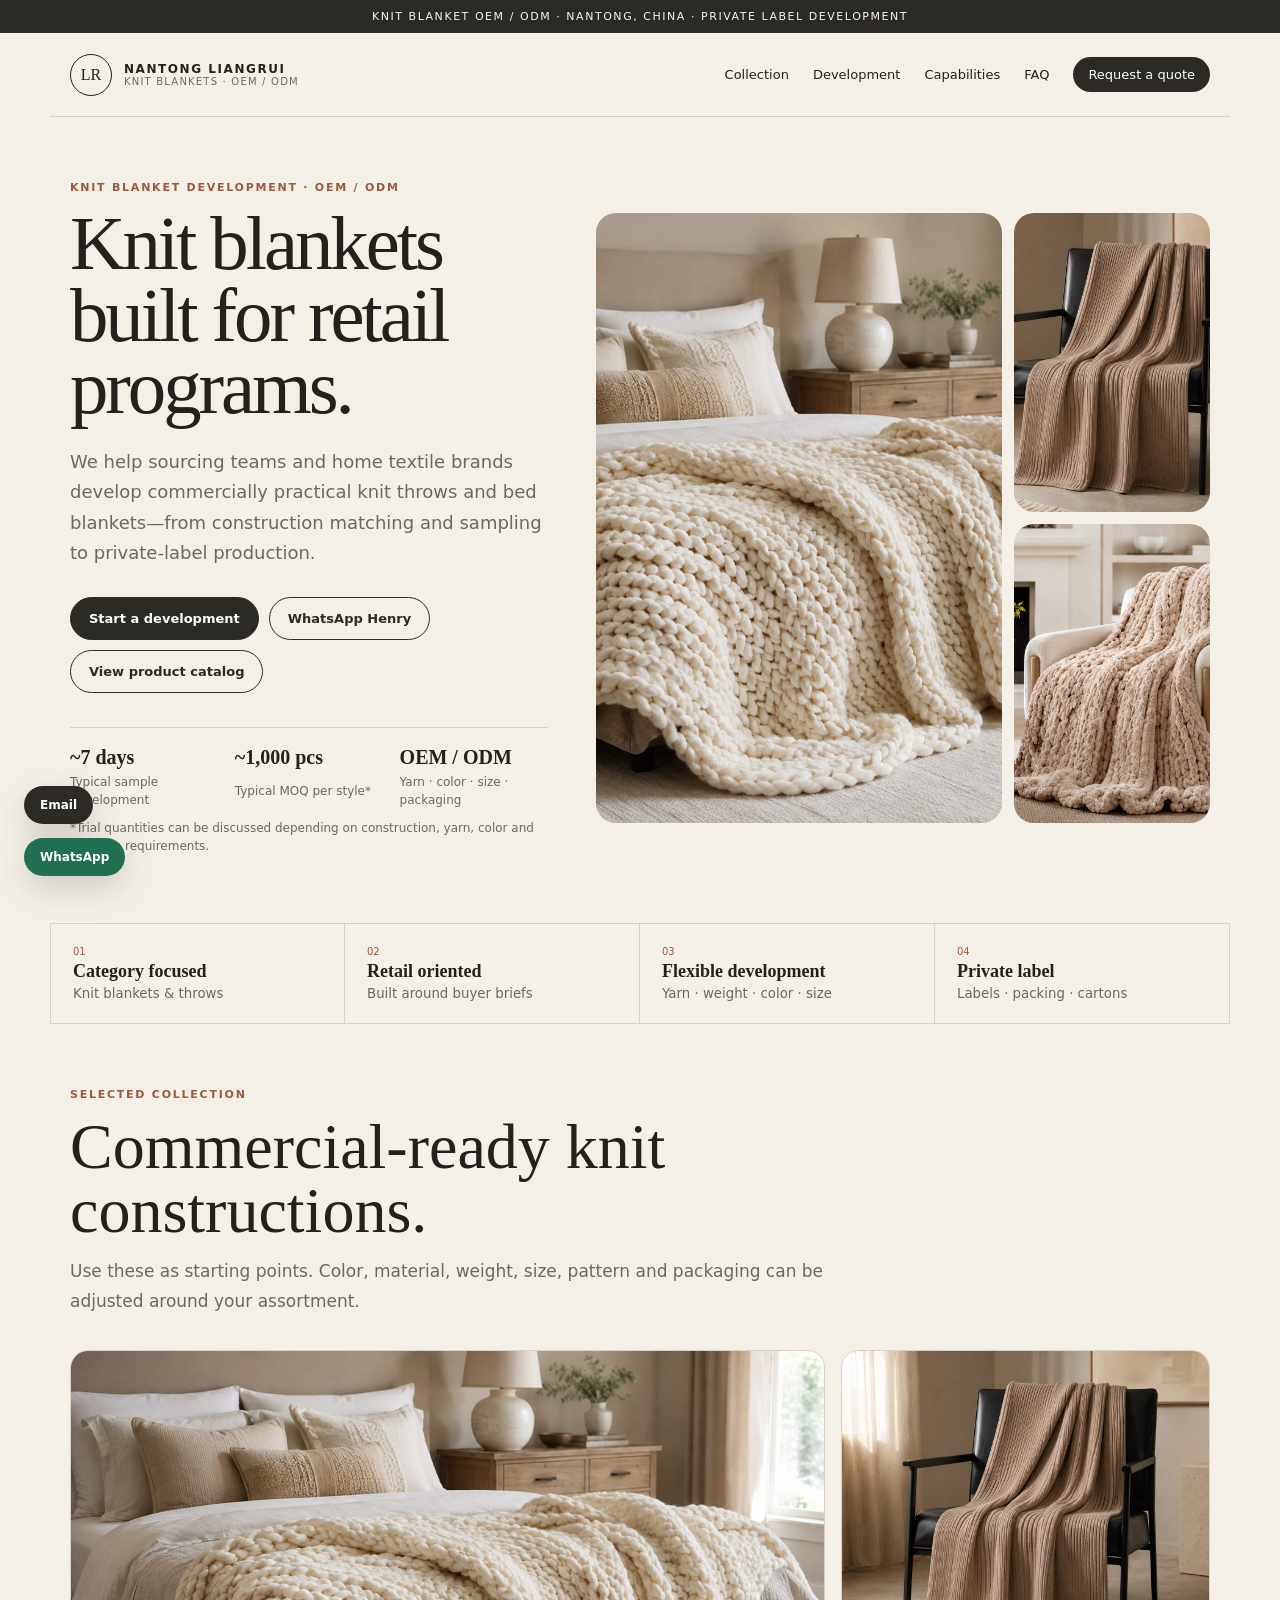
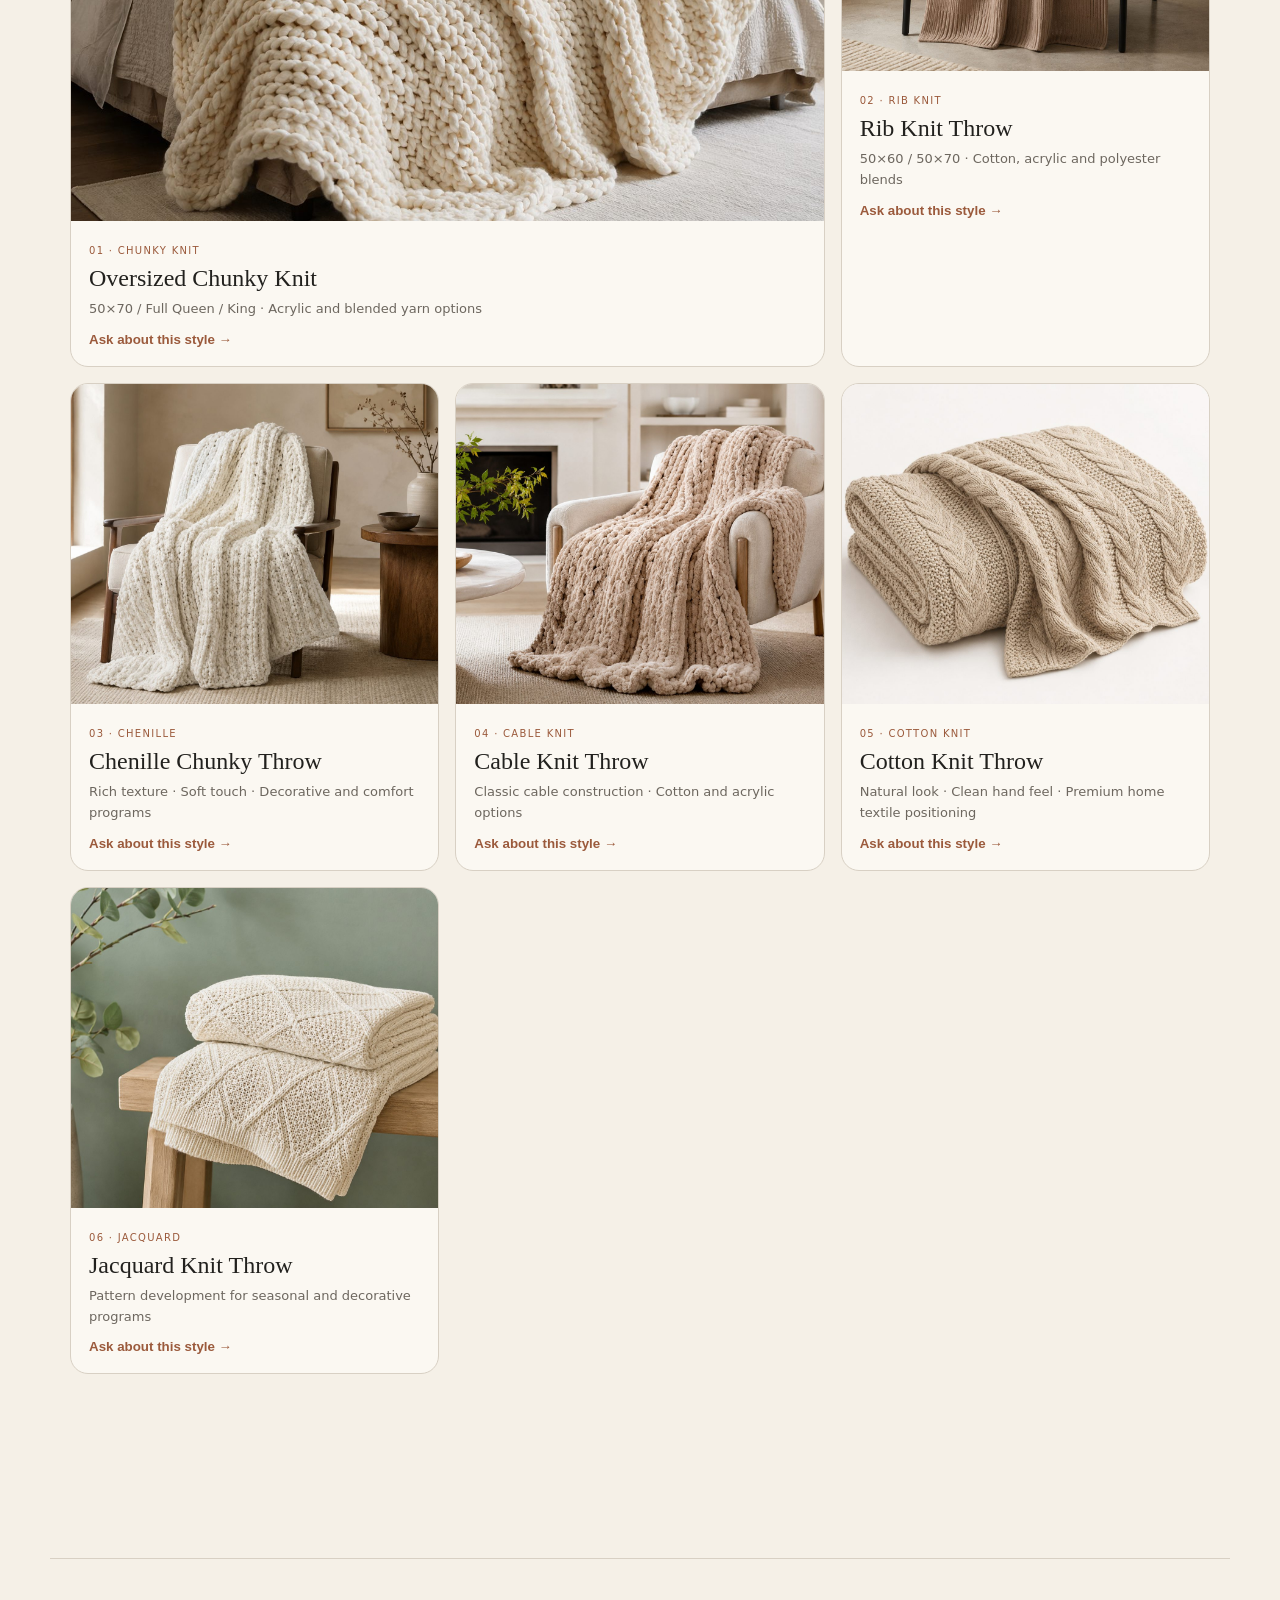
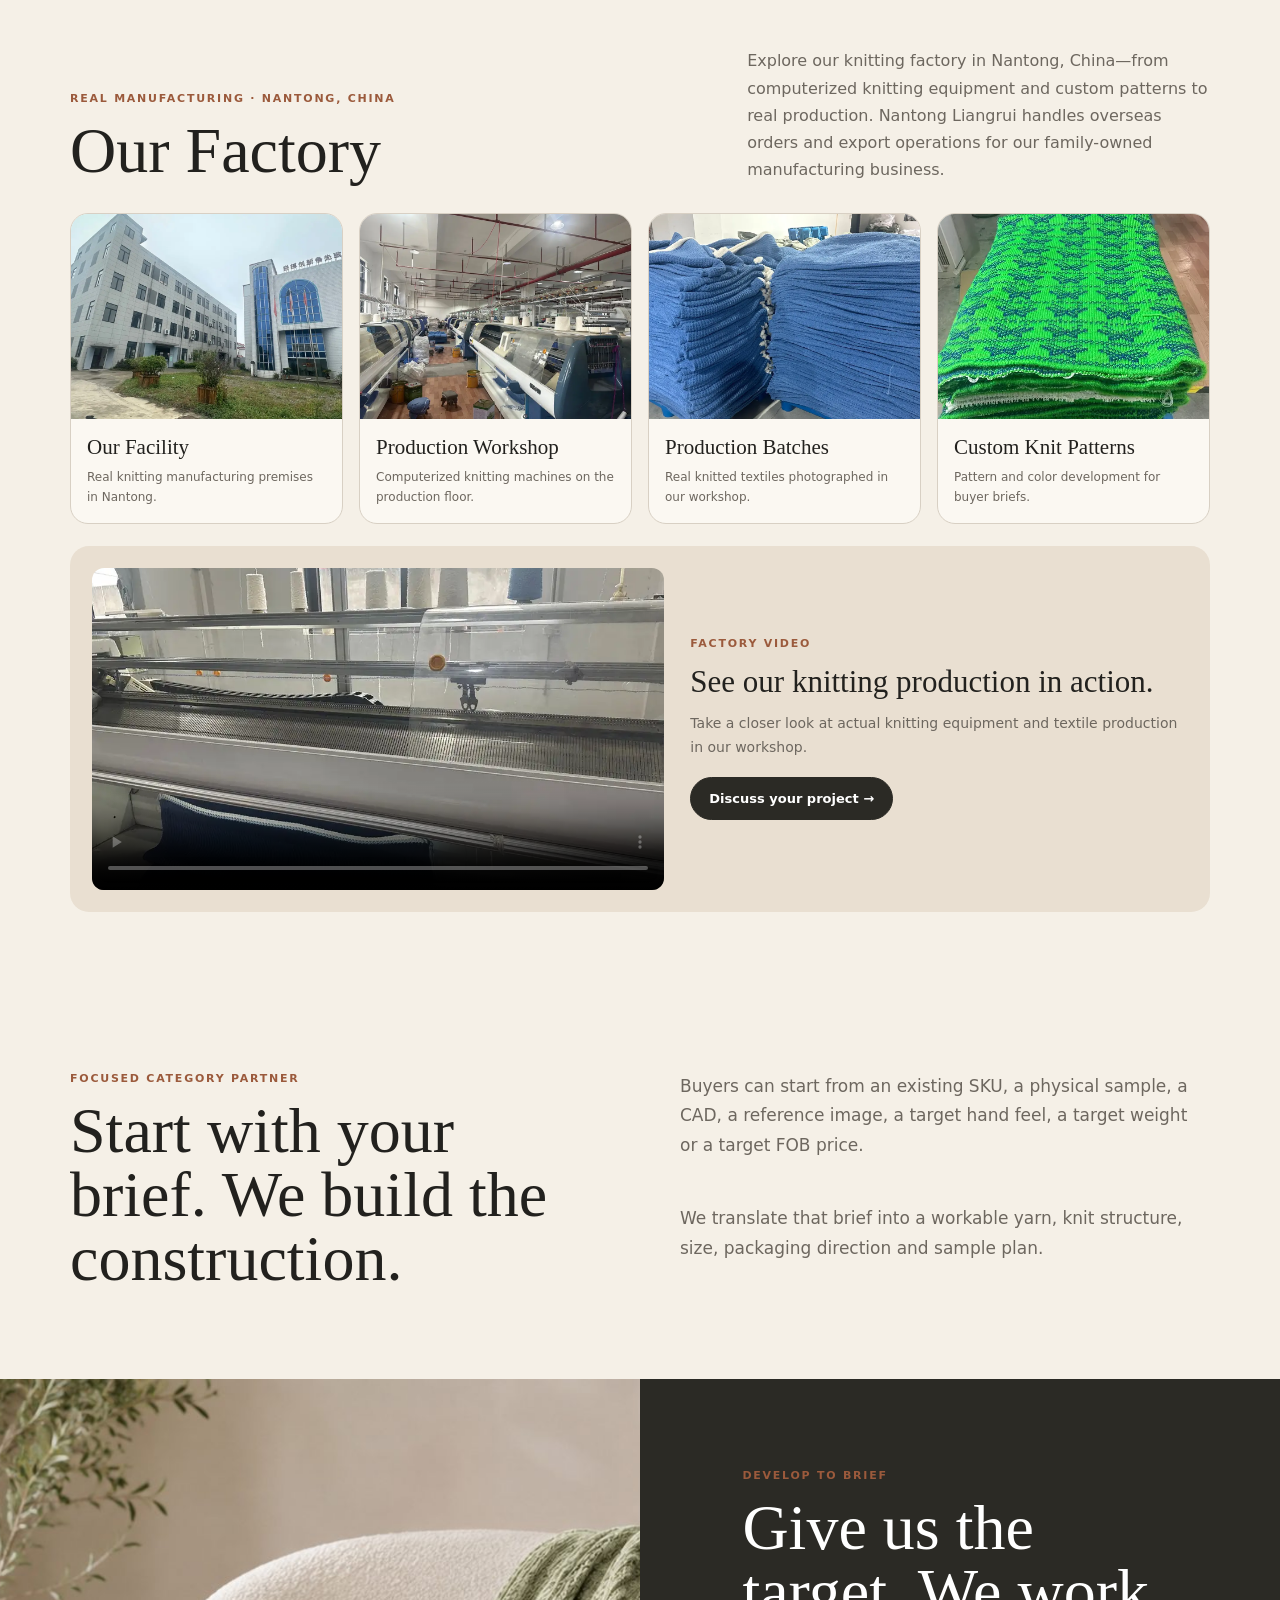
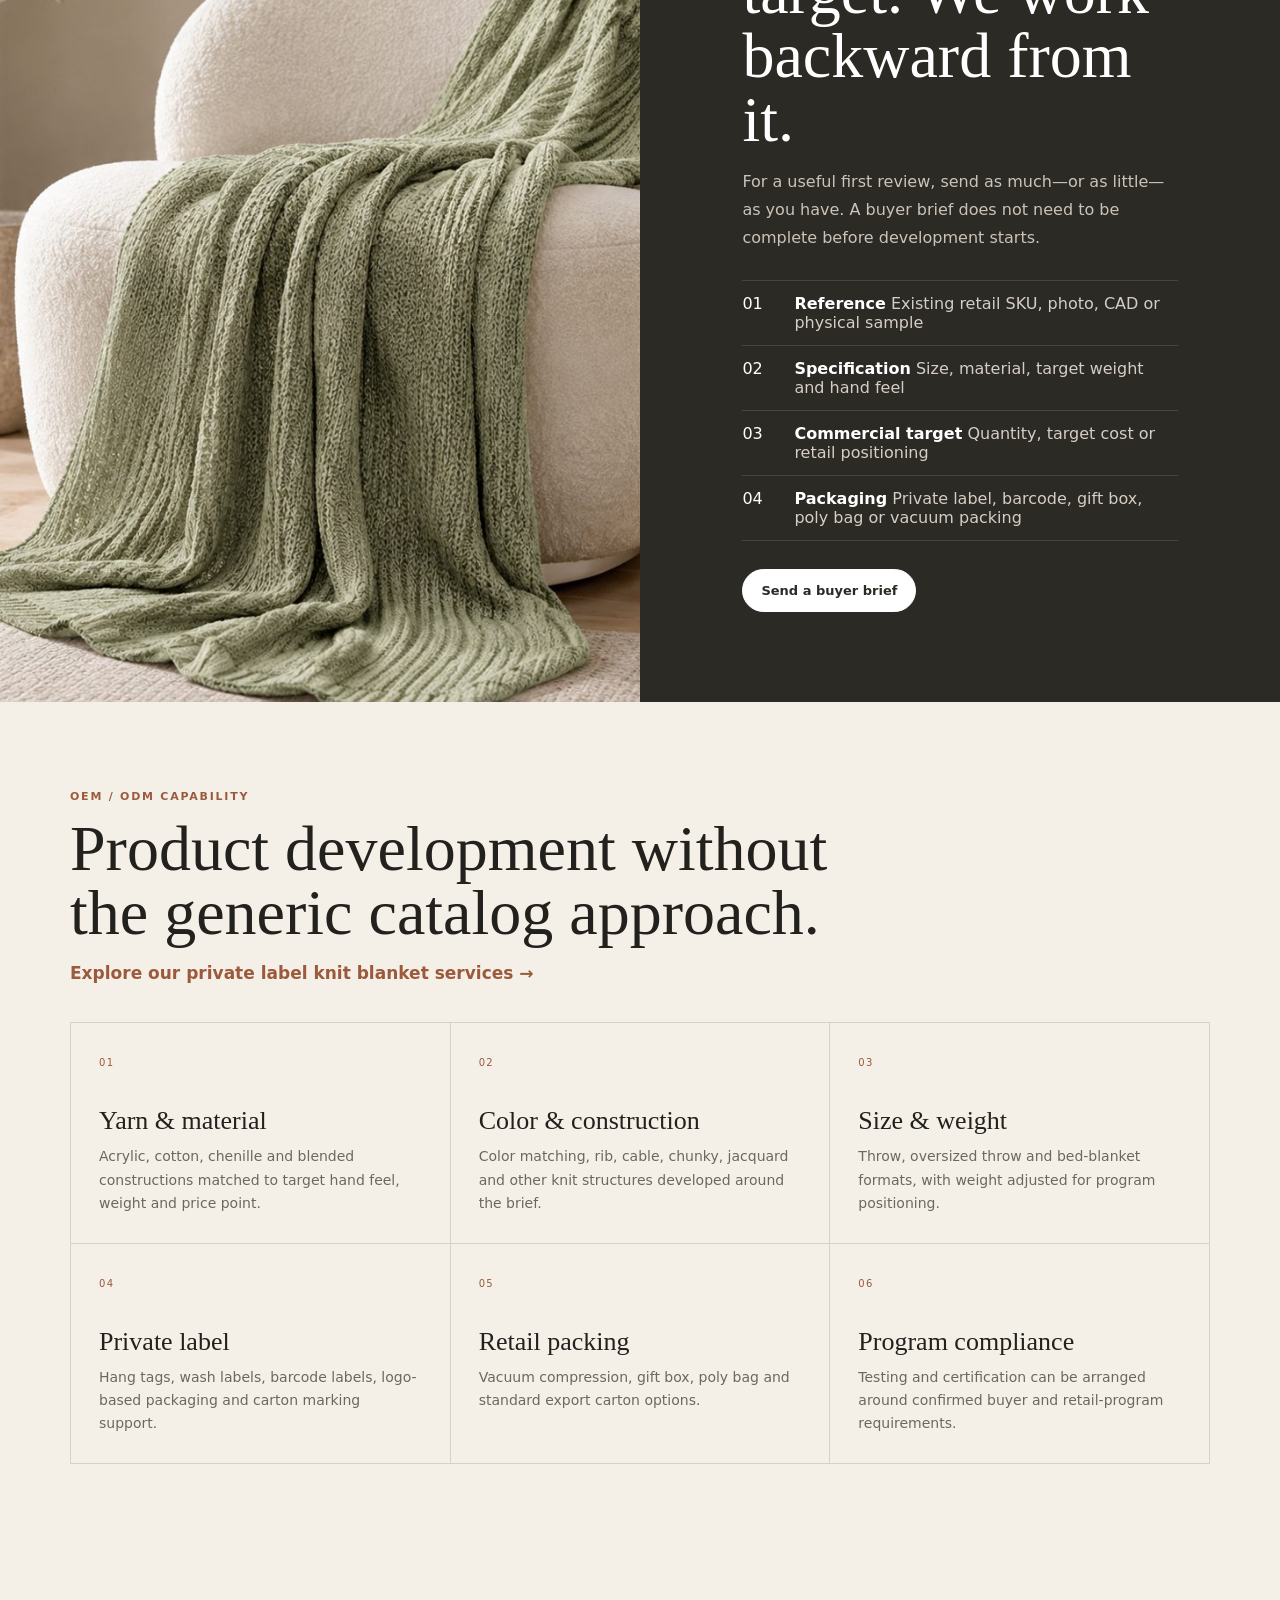
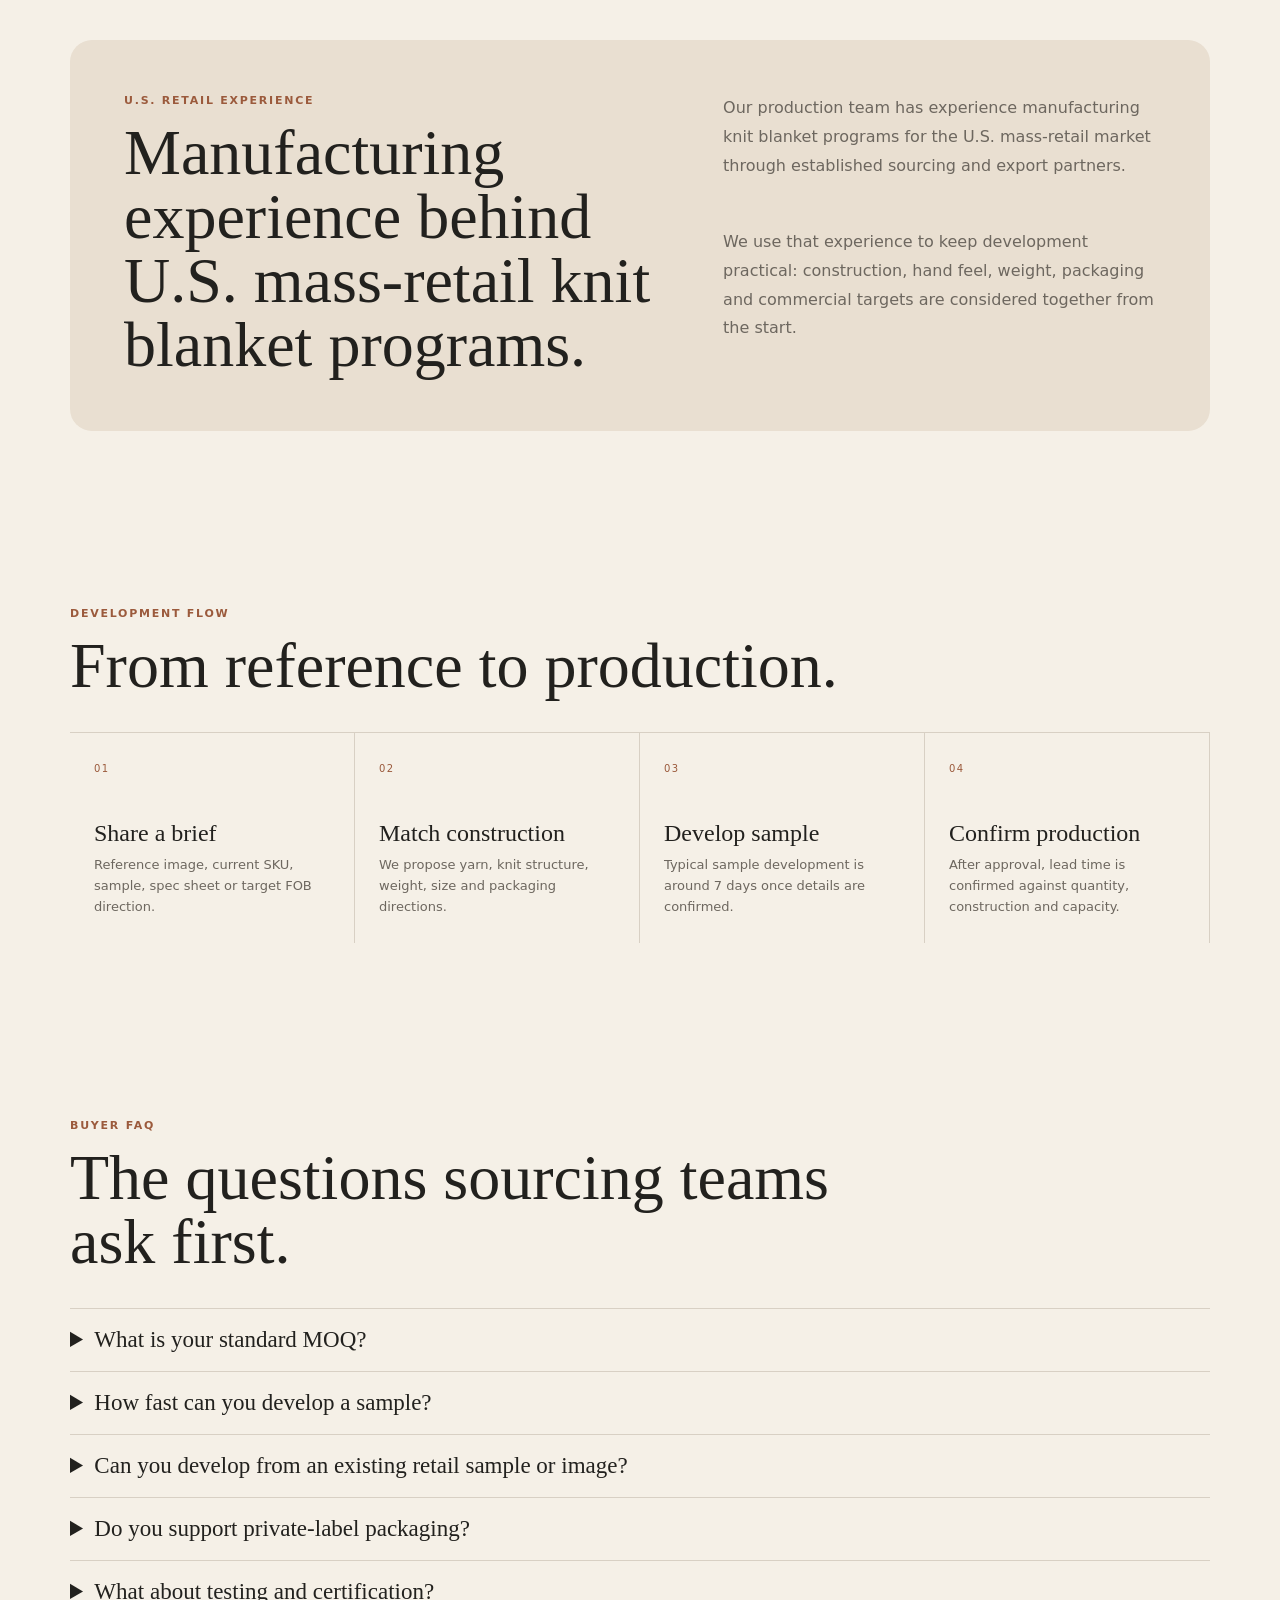
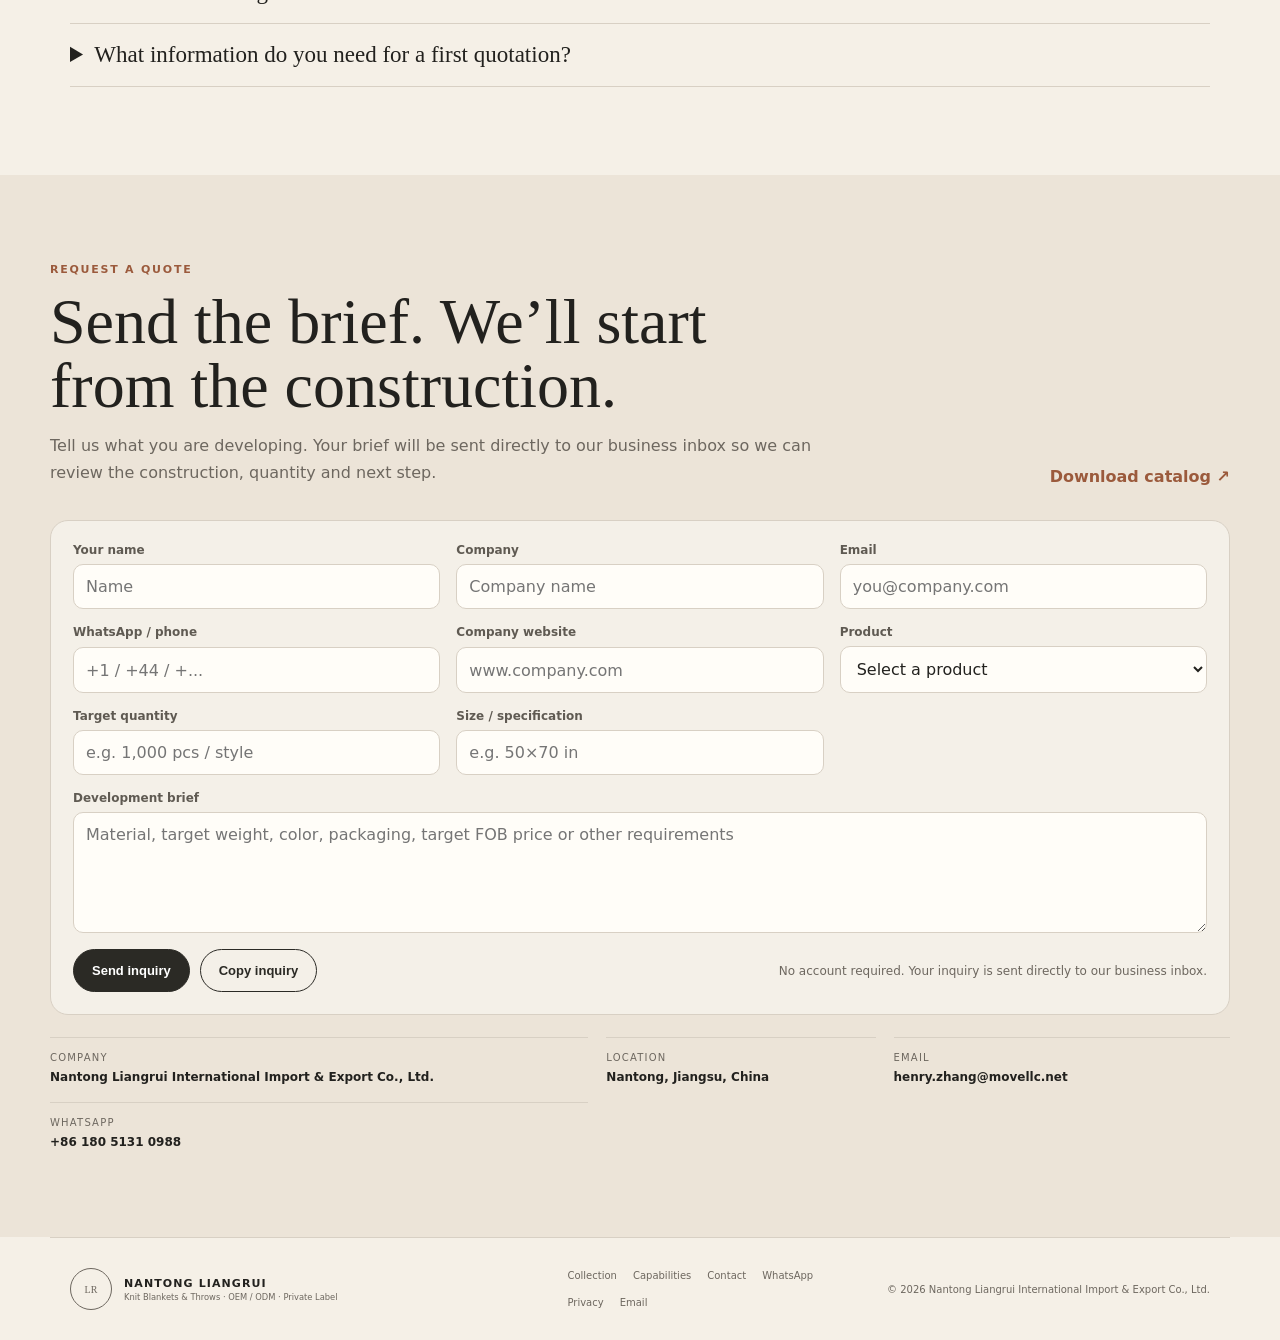
==== index.html @ 9873d782 "Add GA4 G-PGMXJ76PZS tracking to Liangrui index.html without altering Ads conversions" ====
<!doctype html>
<html lang="en">
<head>
  <!-- Google tag (gtag.js) -->
  <script async src="https://www.googletagmanager.com/gtag/js?id=AW-18501347334"></script>
  <script>
    window.dataLayer = window.dataLayer || [];
    function gtag(){dataLayer.push(arguments);}
    gtag('js', new Date());
    gtag('config', 'AW-18501347334');
    gtag('config', 'G-PGMXJ76PZS');
  </script>
  <meta charset="utf-8" />
  <meta name="viewport" content="width=device-width, initial-scale=1" />
  <title>Nantong Liangrui | Knit Blankets & Throws OEM / ODM</title>
  <meta name="description" content="Nantong Liangrui develops knit throws and knit bed blankets for private-label, wholesale and retail programs. Cable knit, rib knit, chunky knit, chenille, cotton knit, jacquard and weighted constructions." />
  <meta name="keywords" content="knit blanket manufacturer, knit throw supplier, cable knit throw, chunky knit blanket, chenille throw, private label blanket, OEM blanket, ODM blanket, Nantong home textile" />
  <meta name="robots" content="index,follow,max-image-preview:large" />
  <meta name="theme-color" content="#efe9df" />
  <meta name="color-scheme" content="light" />
  <meta property="og:title" content="Nantong Liangrui | Knit Blankets & Throws OEM / ODM" />
  <meta property="og:description" content="Knit blanket product development, OEM / ODM and private-label support from Nantong, China." />
  <meta property="og:type" content="website" />
  <meta property="og:url" content="https://liangruihome.com/" />
  <link rel="canonical" href="https://liangruihome.com/" />
  <meta property="og:image" content="https://liangruihome.com/assets/images/chunky.jpg" />
  <link rel="icon" href="assets/icons/favicon.svg" type="image/svg+xml" />
  <link rel="manifest" href="site.webmanifest" />
  <link rel="stylesheet" href="styles.css" />
  <script type="application/ld+json">
  {
    "@context": "https://schema.org",
    "@type": "Organization",
    "name": "Nantong Liangrui International Import & Export Co., Ltd.",
    "email": "henry.zhang@movellc.net",
    "telephone": "+86 180 5131 0988",
    "address": {
      "@type": "PostalAddress",
      "addressLocality": "Nantong",
      "addressRegion": "Jiangsu",
      "addressCountry": "CN"
    },
    "description": "Knit blanket and throw product development, OEM/ODM and private-label support for international home textile programs."
  }
  </script>
</head>
<body>
  <a class="skip-link" href="#main">Skip to content</a>
  <div class="topbar">Knit Blanket OEM / ODM · Nantong, China · Private Label Development</div>
  <header class="site-header" id="top">
    <a class="brand" href="#top" aria-label="Nantong Liangrui home">
      <span class="brand-mark" aria-hidden="true">LR</span>
      <span class="brand-copy"><strong>NANTONG LIANGRUI</strong><small>KNIT BLANKETS · OEM / ODM</small></span>
    </a>
    <button class="nav-toggle" aria-expanded="false" aria-controls="main-nav" aria-label="Toggle navigation">Menu</button>
    <nav id="main-nav" class="main-nav" aria-label="Primary navigation">
      <a href="#collection">Collection</a>
      <a href="#development">Development</a>
      <a href="#capabilities">Capabilities</a>
      <a href="#faq">FAQ</a>
      <a class="nav-cta" href="#inquiry">Request a quote</a>
    </nav>
  </header>
  <main id="main">
    <section class="hero">
      <div class="hero-copy reveal">
        <p class="eyebrow">KNIT BLANKET DEVELOPMENT · OEM / ODM</p>
        <h1>Knit blankets built for retail programs.</h1>
        <p class="lede">We help sourcing teams and home textile brands develop commercially practical knit throws and bed blankets—from construction matching and sampling to private-label production.</p>
        <div class="hero-actions">
          <a class="btn btn-primary" href="#inquiry">Start a development</a>
          <a class="btn btn-secondary" href="https://wa.me/8618051310988?text=Hi%20Henry%2C%20I%20found%20LiangruiHome.com%20and%20would%20like%20to%20discuss%20a%20knit%20blanket%20program." target="_blank" rel="noopener">WhatsApp Henry</a>
          <a class="btn btn-secondary" href="assets/docs/liangrui-catalog.pdf" target="_blank" rel="noopener">View product catalog</a>
        </div>
        <div class="hero-facts" aria-label="Key capabilities">
          <div><strong>~7 days</strong><span>Typical sample development</span></div>
          <div><strong>~1,000 pcs</strong><span>Typical MOQ per style*</span></div>
          <div><strong>OEM / ODM</strong><span>Yarn · color · size · packaging</span></div>
        </div>
        <p class="micro">*Trial quantities can be discussed depending on construction, yarn, color and program requirements.</p>
      </div>
      <div class="hero-media hero-gallery reveal" aria-label="Selected knit blanket constructions">
        <figure class="hero-shot hero-shot-main">
          <img src="assets/images/chunky.jpg" alt="Oversized chunky knit blanket styled in a neutral bedroom" width="900" height="900" fetchpriority="high" />
        </figure>
        <figure class="hero-shot hero-shot-small">
          <img src="assets/images/rib.jpg" alt="Rib knit throw blanket in a neutral home setting" width="900" height="900" loading="eager" />
        </figure>
        <figure class="hero-shot hero-shot-small">
          <img src="assets/images/cable.jpg" alt="Cable knit throw blanket in a warm neutral setting" width="900" height="900" loading="eager" />
        </figure>
      </div>
    </section>
    <section class="trust-strip" aria-label="Core strengths">
      <div><span>01</span><strong>Category focused</strong><small>Knit blankets & throws</small></div>
      <div><span>02</span><strong>Retail oriented</strong><small>Built around buyer briefs</small></div>
      <div><span>03</span><strong>Flexible development</strong><small>Yarn · weight · color · size</small></div>
      <div><span>04</span><strong>Private label</strong><small>Labels · packing · cartons</small></div>
    </section>
    <section class="section products-section" id="collection">
      <div class="section-head reveal">
        <p class="eyebrow">SELECTED COLLECTION</p>
        <h2>Commercial-ready knit constructions.</h2>
        <p>Use these as starting points. Color, material, weight, size, pattern and packaging can be adjusted around your assortment.</p>
      </div>
      <div class="product-grid">
        <article class="product-card product-card-feature reveal" data-product="Oversized Chunky Knit">
          <a href="/chunky-knit-blankets.html" aria-label="View Oversized Chunky Knit blanket details"><img src="assets/images/chunky.jpg" alt="Oversized chunky knit bed blanket in a neutral bedroom" loading="lazy" /></a>
          <div><span>01 · CHUNKY KNIT</span><h3><a href="/chunky-knit-blankets.html">Oversized Chunky Knit</a></h3><p>50×70 / Full Queen / King · Acrylic and blended yarn options</p><button class="product-link" type="button">Ask about this style →</button></div>
        </article>
        <article class="product-card reveal" data-product="Rib Knit Throw">
          <img src="assets/images/rib.jpg" alt="Rib knit throw blanket" loading="lazy" />
          <div><span>02 · RIB KNIT</span><h3>Rib Knit Throw</h3><p>50×60 / 50×70 · Cotton, acrylic and polyester blends</p><button class="product-link" type="button">Ask about this style →</button></div>
        </article>
        <article class="product-card reveal" data-product="Chenille Chunky Throw">
          <img src="assets/images/chenille.jpg" alt="Chenille chunky knit throw" loading="lazy" />
          <div><span>03 · CHENILLE</span><h3>Chenille Chunky Throw</h3><p>Rich texture · Soft touch · Decorative and comfort programs</p><button class="product-link" type="button">Ask about this style →</button></div>
        </article>
        <article class="product-card reveal" data-product="Cable Knit Throw">
          <img src="assets/images/cable.jpg" alt="Cable knit throw blanket" loading="lazy" />
          <div><span>04 · CABLE KNIT</span><h3>Cable Knit Throw</h3><p>Classic cable construction · Cotton and acrylic options</p><button class="product-link" type="button">Ask about this style →</button></div>
        </article>
        <article class="product-card reveal" data-product="Cotton Knit Throw">
          <img src="assets/images/cotton.jpg" alt="Cotton knit throw blanket" loading="lazy" />
          <div><span>05 · COTTON KNIT</span><h3>Cotton Knit Throw</h3><p>Natural look · Clean hand feel · Premium home textile positioning</p><button class="product-link" type="button">Ask about this style →</button></div>
        </article>
        <article class="product-card reveal" data-product="Jacquard Knit Throw">
          <img src="assets/images/jacquard.jpg" alt="Jacquard knit throw blanket" loading="lazy" />
          <div><span>06 · JACQUARD</span><h3>Jacquard Knit Throw</h3><p>Pattern development for seasonal and decorative programs</p><button class="product-link" type="button">Ask about this style →</button></div>
        </article>
      </div>
      <div class="more-products reveal">
        <div><strong>Also available</strong><span>Sweater Knit · Lightweight Knit · Weighted Knit · Multi-style Development</span></div>
        <a class="text-link dark-link" href="assets/docs/liangrui-catalog.pdf" target="_blank" rel="noopener">See the full catalog →</a>
      </div>
    </section>
    <!-- Added section only: Our Factory (2026-10-20). All original website content remains unchanged. -->
    <section class="section factory-section" id="our-factory" aria-labelledby="factory-title">
      <div class="factory-intro">
        <div>
          <p class="eyebrow">REAL MANUFACTURING · NANTONG, CHINA</p>
          <h2 id="factory-title">Our Factory</h2>
        </div>
        <p>Explore our knitting factory in Nantong, China—from computerized knitting equipment and custom patterns to real production. Nantong Liangrui handles overseas orders and export operations for our family-owned manufacturing business.</p>
      </div>
      <div class="factory-grid">
        <figure class="factory-item">
          <img src="assets/factory/factory-exterior.webp" alt="Our actual knitting factory buildings in Nantong, China" width="960" height="720" loading="lazy" decoding="async" />
          <figcaption><strong>Our Facility</strong><p>Real knitting manufacturing premises in Nantong.</p></figcaption>
        </figure>
        <figure class="factory-item">
          <img src="assets/factory/factory-floor.webp" alt="Rows of computerized knitting machines inside our real workshop" width="960" height="720" loading="lazy" decoding="async" />
          <figcaption><strong>Production Workshop</strong><p>Computerized knitting machines on the production floor.</p></figcaption>
        </figure>
        <figure class="factory-item">
          <img src="assets/factory/factory-blue.webp" alt="Blue knitted textile batches photographed in our production workshop" width="960" height="720" loading="lazy" decoding="async" />
          <figcaption><strong>Production Batches</strong><p>Real knitted textiles photographed in our workshop.</p></figcaption>
        </figure>
        <figure class="factory-item">
          <img src="assets/factory/factory-green.webp" alt="Green and navy jacquard knit fabric with custom patterns" width="900" height="720" loading="lazy" decoding="async" />
          <figcaption><strong>Custom Knit Patterns</strong><p>Pattern and color development for buyer briefs.</p></figcaption>
        </figure>
      </div>
      <div class="factory-video-row">
        <video controls preload="metadata" playsinline muted poster="assets/factory/factory-machine.webp" aria-label="Our factory production equipment in operation">
          <source src="assets/factory/factory-production.mp4" type="video/mp4" />
          Your browser does not support embedded video.
        </video>
        <div>
          <p class="eyebrow">FACTORY VIDEO</p>
          <h3>See our knitting production in action.</h3>
          <p>Take a closer look at actual knitting equipment and textile production in our workshop.</p>
          <a class="btn btn-primary" href="#inquiry">Discuss your project →</a>
        </div>
      </div>
    </section>
    <section class="section intro-section">
      <div class="intro-grid">
        <div class="reveal"><p class="eyebrow">FOCUSED CATEGORY PARTNER</p><h2>Start with your brief. We build the construction.</h2></div>
        <div class="intro-copy reveal">
          <p>Buyers can start from an existing SKU, a physical sample, a CAD, a reference image, a target hand feel, a target weight or a target FOB price.</p>
          <p>We translate that brief into a workable yarn, knit structure, size, packaging direction and sample plan.</p>
        </div>
      </div>
    </section>
    <section class="section brief-section" id="development">
      <div class="brief-media reveal"><img src="assets/images/lightweight.jpg" alt="Assortment of cable, chunky and rib knit throw blankets" loading="lazy" /></div>
      <div class="brief-copy reveal">
        <p class="eyebrow">DEVELOP TO BRIEF</p>
        <h2>Give us the target. We work backward from it.</h2>
        <p>For a useful first review, send as much—or as little—as you have. A buyer brief does not need to be complete before development starts.</p>
        <div class="brief-list">
          <div><span>01</span><p><strong>Reference</strong> Existing retail SKU, photo, CAD or physical sample</p></div>
          <div><span>02</span><p><strong>Specification</strong> Size, material, target weight and hand feel</p></div>
          <div><span>03</span><p><strong>Commercial target</strong> Quantity, target cost or retail positioning</p></div>
          <div><span>04</span><p><strong>Packaging</strong> Private label, barcode, gift box, poly bag or vacuum packing</p></div>
        </div>
        <a class="btn btn-primary" href="#inquiry">Send a buyer brief</a>
      </div>
    </section>
    <section class="section capabilities-section" id="capabilities">
      <div class="section-head reveal"><p class="eyebrow">OEM / ODM CAPABILITY</p><h2>Product development without the generic catalog approach.</h2><p><a class="dark-link" href="/private-label-knit-blankets.html">Explore our private label knit blanket services →</a></p></div>
      <div class="capability-grid">
        <article class="capability-card reveal"><span>01</span><h3>Yarn & material</h3><p>Acrylic, cotton, chenille and blended constructions matched to target hand feel, weight and price point.</p></article>
        <article class="capability-card reveal"><span>02</span><h3>Color & construction</h3><p>Color matching, rib, cable, chunky, jacquard and other knit structures developed around the brief.</p></article>
        <article class="capability-card reveal"><span>03</span><h3>Size & weight</h3><p>Throw, oversized throw and bed-blanket formats, with weight adjusted for program positioning.</p></article>
        <article class="capability-card reveal"><span>04</span><h3>Private label</h3><p>Hang tags, wash labels, barcode labels, logo-based packaging and carton marking support.</p></article>
        <article class="capability-card reveal"><span>05</span><h3>Retail packing</h3><p>Vacuum compression, gift box, poly bag and standard export carton options.</p></article>
        <article class="capability-card reveal"><span>06</span><h3>Program compliance</h3><p>Testing and certification can be arranged around confirmed buyer and retail-program requirements.</p></article>
      </div>
    </section>
    <section class="section proof-section">
      <div class="proof-panel reveal">
        <div><p class="eyebrow">U.S. RETAIL EXPERIENCE</p><h2>Manufacturing experience behind U.S. mass-retail knit blanket programs.</h2></div>
        <div class="proof-copy">
          <p>Our production team has experience manufacturing knit blanket programs for the U.S. mass-retail market through established sourcing and export partners.</p>
          <p>We use that experience to keep development practical: construction, hand feel, weight, packaging and commercial targets are considered together from the start.</p>
        </div>
      </div>
    </section>
    <section class="section process-section">
      <div class="section-head reveal"><p class="eyebrow">DEVELOPMENT FLOW</p><h2>From reference to production.</h2></div>
      <ol class="process-grid">
        <li class="reveal"><span>01</span><h3>Share a brief</h3><p>Reference image, current SKU, sample, spec sheet or target FOB direction.</p></li>
        <li class="reveal"><span>02</span><h3>Match construction</h3><p>We propose yarn, knit structure, weight, size and packaging directions.</p></li>
        <li class="reveal"><span>03</span><h3>Develop sample</h3><p>Typical sample development is around 7 days once details are confirmed.</p></li>
        <li class="reveal"><span>04</span><h3>Confirm production</h3><p>After approval, lead time is confirmed against quantity, construction and capacity.</p></li>
      </ol>
    </section>
    <section class="section faq-section" id="faq" aria-labelledby="faq-heading">
      <div class="section-head reveal"><p class="eyebrow">BUYER FAQ</p><h2 id="faq-heading">The questions sourcing teams ask first.</h2></div>
      <div class="faq-list">
        <details class="reveal"><summary>What is your standard MOQ?</summary><p>Typical MOQ is around 1,000 pcs per style. Qualified trial quantities can be discussed depending on construction, yarn, color and packaging requirements.</p></details>
        <details class="reveal"><summary>How fast can you develop a sample?</summary><p>Typical sample development is around 7 days after construction details, yarn direction and size are confirmed.</p></details>
        <details class="reveal"><summary>Can you develop from an existing retail sample or image?</summary><p>Yes. A physical sample, reference image, CAD, specification sheet or target cost can all be used as a development starting point.</p></details>
        <details class="reveal"><summary>Do you support private-label packaging?</summary><p>Yes. Hang tags, wash labels, barcode labels, gift boxes, poly bags, vacuum packing and carton markings can be developed around program requirements.</p></details>
        <details class="reveal"><summary>What about testing and certification?</summary><p>Testing and certification can be arranged according to confirmed buyer and retail-program requirements. Certification claims are made only when the relevant program is in place.</p></details>
        <details class="reveal"><summary>What information do you need for a first quotation?</summary><p>Product type, size, material or yarn direction, target weight, quantity, packaging and—if available—a reference image or target price. If some details are not fixed, we can begin with the information you have.</p></details>
      </div>
    </section>
    <section class="contact-section" id="inquiry">
      <div class="contact-intro reveal">
        <div><p class="eyebrow">REQUEST A QUOTE</p><h2>Send the brief. We’ll start from the construction.</h2><p>Tell us what you are developing. Your brief will be sent directly to our business inbox so we can review the construction, quantity and next step.</p></div>
        <a class="catalog-link" href="assets/docs/liangrui-catalog.pdf" target="_blank" rel="noopener">Download catalog <span>↗</span></a>
      </div>
      <form class="rfq-form reveal" id="rfq-form" action="https://formsubmit.co/henry.zhang@movellc.net" method="POST">
        <input type="hidden" name="_subject" value="New LiangruiHome.com B2B Inquiry" />
        <input type="hidden" name="_next" value="https://liangruihome.com/thank-you.html" />
        <input type="hidden" name="_template" value="table" />
        <input type="hidden" name="_replyto" id="rfq-replyto" value="" />
        <input type="text" name="_honey" tabindex="-1" autocomplete="off" style="position:absolute;left:-9999px" aria-hidden="true" />
        <input type="hidden" name="utm_source" id="utm-source" value="" />
        <input type="hidden" name="utm_medium" id="utm-medium" value="" />
        <input type="hidden" name="utm_campaign" id="utm-campaign" value="" />
        <input type="hidden" name="utm_term" id="utm-term" value="" />
        <input type="hidden" name="utm_content" id="utm-content" value="" />
        <input type="hidden" name="landing_page" id="landing-page" value="" />
        <input type="hidden" name="referrer" id="referrer" value="" />
        <div class="form-field"><label for="rfq-name">Your name</label><input id="rfq-name" name="name" autocomplete="name" placeholder="Name" required /></div>
        <div class="form-field"><label for="rfq-company">Company</label><input id="rfq-company" name="company" autocomplete="organization" placeholder="Company name" required /></div>
        <div class="form-field"><label for="rfq-email">Email</label><input id="rfq-email" name="email" type="email" autocomplete="email" placeholder="you@company.com" required /></div>
        <div class="form-field"><label for="rfq-phone">WhatsApp / phone</label><input id="rfq-phone" name="phone" autocomplete="tel" placeholder="+1 / +44 / +..." /></div>
        <div class="form-field"><label for="rfq-website">Company website</label><input id="rfq-website" name="website" autocomplete="url" placeholder="www.company.com" /></div>
        <div class="form-field"><label for="rfq-product">Product</label><select id="rfq-product" name="product"><option value="">Select a product</option><option>Oversized Chunky Knit</option><option>Sweater Knit Blanket</option><option>Rib Knit Throw</option><option>Chenille Chunky Throw</option><option>Cable Knit Throw</option><option>Cotton Knit Throw</option><option>Lightweight Knit Throw</option><option>Weighted Knit Blanket</option><option>Jacquard Knit Throw</option><option>Custom / Other</option></select></div>
        <div class="form-field"><label for="rfq-qty">Target quantity</label><input id="rfq-qty" name="quantity" placeholder="e.g. 1,000 pcs / style" /></div>
        <div class="form-field"><label for="rfq-size">Size / specification</label><input id="rfq-size" name="size" placeholder="e.g. 50×70 in" /></div>
        <div class="form-field form-field-wide"><label for="rfq-message">Development brief</label><textarea id="rfq-message" name="message" rows="5" placeholder="Material, target weight, color, packaging, target FOB price or other requirements"></textarea></div>
        <div class="form-submit">
          <button class="btn btn-primary" type="submit">Send inquiry</button>
          <button class="btn btn-ghost" type="button" id="copy-inquiry">Copy inquiry</button>
          <p id="form-status" role="status" aria-live="polite">No account required. Your inquiry is sent directly to our business inbox.</p>
        </div>
      </form>
      <div class="contact-meta reveal">
        <div><span>Company</span><strong>Nantong Liangrui International Import & Export Co., Ltd.</strong></div>
        <div><span>Location</span><strong>Nantong, Jiangsu, China</strong></div>
        <div><span>Email</span><strong><a href="mailto:henry.zhang@movellc.net">henry.zhang@movellc.net</a></strong></div>
        <div><span>WhatsApp</span><strong><a href="https://wa.me/8618051310988?text=Hi%20Henry%2C%20I%20found%20LiangruiHome.com%20and%20would%20like%20to%20discuss%20a%20knit%20blanket%20program." target="_blank" rel="noopener">+86 180 5131 0988</a></strong></div>
      </div>
    </section>
  </main>
  <footer>
    <div class="footer-brand"><span class="brand-mark" aria-hidden="true">LR</span><div><strong>NANTONG LIANGRUI</strong><small>Knit Blankets & Throws · OEM / ODM · Private Label</small></div></div>
    <div class="footer-links"><a href="#collection">Collection</a><a href="#capabilities">Capabilities</a><a href="#inquiry">Contact</a><a href="https://wa.me/8618051310988?text=Hi%20Henry%2C%20I%20found%20LiangruiHome.com%20and%20would%20like%20to%20discuss%20a%20knit%20blanket%20program." target="_blank" rel="noopener">WhatsApp</a><a href="privacy.html">Privacy</a><a href="mailto:henry.zhang@movellc.net">Email</a></div>
    <p>© 2026 Nantong Liangrui International Import & Export Co., Ltd.</p>
  </footer>
  <a class="floating-email" href="mailto:henry.zhang@movellc.net?subject=Knit%20Blanket%20Inquiry%20from%20LiangruiHome.com" aria-label="Email Henry Zhang">Email</a>
  <a class="floating-whatsapp" href="https://wa.me/8618051310988?text=Hi%20Henry%2C%20I%20found%20LiangruiHome.com%20and%20would%20like%20to%20discuss%20a%20knit%20blanket%20program." target="_blank" rel="noopener" aria-label="Chat with Henry on WhatsApp">WhatsApp</a>
  <a class="floating-inquiry" href="#inquiry" aria-label="Request a quote">Request a quote</a>
<script src="script.js?v=20261014c"></script>
</body>
</html>
---- styles.css ----
:root{--paper:#f5f0e7;--card:#fbf8f2;--ink:#22211e;--muted:#6d675f;--line:#d8d0c4;--deep:#2b2a25;--accent:#9b5a3c;--max:1180px;--serif:Georgia,"Times New Roman",serif;--sans:system-ui,-apple-system,"Segoe UI",sans-serif}
*{box-sizing:border-box}html{scroll-behavior:smooth}body{margin:0;background:var(--paper);color:var(--ink);font-family:var(--sans)}a{color:inherit;text-decoration:none}img{width:100%;display:block}h1,h2,h3,p{margin:0}h1,h2,h3{font-family:var(--serif);font-weight:500}.skip-link{position:absolute;left:-9999px}.skip-link:focus{left:16px;top:16px;z-index:99;background:white;padding:10px}
.topbar{background:var(--deep);color:#f8f4ed;text-align:center;padding:10px 16px;font-size:11px;letter-spacing:.14em;text-transform:uppercase}
.site-header{height:84px;max-width:var(--max);margin:auto;padding:0 20px;display:flex;align-items:center;justify-content:space-between;border-bottom:1px solid var(--line);position:relative}
.brand{display:flex;align-items:center;gap:12px}.brand-mark{width:42px;height:42px;border:1px solid currentColor;border-radius:50%;display:grid;place-items:center;font-family:var(--serif)}.brand-copy{display:grid}.brand-copy strong{font-size:12px;letter-spacing:.13em}.brand-copy small{font-size:10px;color:var(--muted);letter-spacing:.12em}
.main-nav{display:flex;align-items:center;gap:24px;font-size:13px}.nav-cta{background:var(--deep);color:white;padding:10px 15px;border-radius:999px}.nav-toggle{display:none;border:0;background:none;font:inherit}
.hero,.section{max-width:var(--max);margin:auto;padding:88px 20px}.hero{display:grid;grid-template-columns:1fr 1.1fr;gap:72px;align-items:center}.eyebrow{font-size:11px;letter-spacing:.16em;color:var(--accent);font-weight:700;margin-bottom:14px;text-transform:uppercase}.hero h1{font-size:clamp(56px,6vw,92px);line-height:.94;letter-spacing:-.04em}.lede{font-size:18px;line-height:1.7;color:var(--muted);margin-top:22px}.hero-actions{display:flex;gap:10px;flex-wrap:wrap;margin-top:28px}.btn{display:inline-flex;align-items:center;justify-content:center;padding:13px 18px;border-radius:999px;border:1px solid var(--deep);font-weight:700;font-size:13px;cursor:pointer}.btn-primary{background:var(--deep);color:#fff}.btn-secondary,.btn-ghost{background:transparent;color:var(--deep)}.hero-facts{display:grid;grid-template-columns:repeat(3,1fr);gap:16px;margin-top:34px;padding-top:18px;border-top:1px solid var(--line)}.hero-facts div{display:grid;gap:4px}.hero-facts strong{font-family:var(--serif);font-size:20px}.hero-facts span,.micro{font-size:12px;color:var(--muted);line-height:1.5}.micro{margin-top:10px}.hero-media{position:relative}.hero-media img{height:610px;object-fit:cover;border-radius:22px}.hero-note{position:absolute;right:22px;bottom:22px;background:rgba(251,248,242,.94);padding:18px;border-radius:14px;display:grid;gap:4px;min-width:240px}.hero-note span{font-size:10px;color:var(--accent);letter-spacing:.14em}.hero-note strong{font-family:var(--serif);font-size:18px}.hero-note small{color:var(--muted)}
.trust-strip{display:grid;grid-template-columns:repeat(4,1fr);max-width:var(--max);margin:auto;border-top:1px solid var(--line);border-bottom:1px solid var(--line)}.trust-strip>div{padding:22px;border-right:1px solid var(--line);display:grid;gap:4px}.trust-strip>div:first-child{border-left:1px solid var(--line)}.trust-strip span{font-size:10px;color:var(--accent)}.trust-strip strong{font-family:var(--serif);font-size:18px}.trust-strip small{color:var(--muted)}
.intro-grid{display:grid;grid-template-columns:1fr 1fr;gap:80px}.section h2,.contact-intro h2{font-size:clamp(38px,5vw,66px);line-height:1}.intro-copy,.section-head>p:last-child{color:var(--muted);font-size:17px;line-height:1.75}.intro-copy{display:grid;gap:16px}.section-head{max-width:780px;margin-bottom:34px}.section-head>p:last-child{margin-top:14px}
.product-grid{display:grid;grid-template-columns:repeat(3,1fr);gap:16px}.product-card{background:var(--card);border:1px solid var(--line);border-radius:18px;overflow:hidden}.product-card-feature{grid-column:span 2}.product-card img{height:320px;object-fit:cover}.product-card-feature img{height:470px}.product-card>div{padding:18px}.product-card span,.capability-card span,.process-grid span{font-size:10px;color:var(--accent);letter-spacing:.13em}.product-card h3{font-size:24px;margin-top:7px}.product-card p{color:var(--muted);line-height:1.6;font-size:13px;margin-top:7px}.product-link{border:0;background:none;padding:0;margin-top:12px;color:var(--accent);font-weight:700;cursor:pointer}.more-products{display:flex;justify-content:space-between;gap:20px;align-items:center;border:1px solid var(--line);background:#eee7dc;border-radius:15px;padding:18px;margin-top:16px}.more-products div{display:grid;gap:4px}.more-products span{color:var(--muted)}.dark-link,.catalog-link{color:var(--accent);font-weight:700}
.brief-section{max-width:none;padding:0;display:grid;grid-template-columns:1fr 1fr;background:var(--deep);color:white}.brief-media img{height:100%;min-height:670px;object-fit:cover}.brief-copy{padding:90px 8vw;display:flex;flex-direction:column;justify-content:center;align-items:flex-start}.brief-copy>p:not(.eyebrow){color:#ccc3b8;line-height:1.75;margin-top:16px}.brief-list{width:100%;margin:28px 0}.brief-list>div{display:grid;grid-template-columns:42px 1fr;gap:10px;padding:13px 0;border-top:1px solid #ffffff22}.brief-list>div:last-child{border-bottom:1px solid #ffffff22}.brief-list p{color:#d6cec4}.brief-list strong{color:white}.brief-copy .btn-primary{background:white;color:var(--deep);border-color:white}
.capability-grid{display:grid;grid-template-columns:repeat(3,1fr);border-left:1px solid var(--line);border-top:1px solid var(--line)}.capability-card{padding:28px;min-height:220px;border-right:1px solid var(--line);border-bottom:1px solid var(--line)}.capability-card h3{font-size:26px;margin-top:36px}.capability-card p{color:var(--muted);line-height:1.65;margin-top:9px;font-size:14px}
.proof-panel{background:#e9dfd1;border-radius:22px;padding:54px;display:grid;grid-template-columns:1.1fr .9fr;gap:70px}.proof-copy{display:grid;gap:14px;color:var(--muted);line-height:1.8}
.process-grid{display:grid;grid-template-columns:repeat(4,1fr);padding:0;margin:0;list-style:none;border-top:1px solid var(--line)}.process-grid li{padding:24px;border-right:1px solid var(--line);min-height:210px}.process-grid h3{font-size:24px;margin-top:44px}.process-grid p{color:var(--muted);line-height:1.6;font-size:13px;margin-top:8px}
.faq-list{border-top:1px solid var(--line)}.faq-list details{border-bottom:1px solid var(--line);padding:18px 0}.faq-list summary{cursor:pointer;font-family:var(--serif);font-size:23px}.faq-list p{color:var(--muted);line-height:1.7;max-width:820px;margin-top:12px}
.contact-section{background:#ece4d8;padding:88px max(20px,calc((100% - var(--max))/2))}.contact-intro{display:grid;grid-template-columns:1fr auto;gap:30px;align-items:end}.contact-intro>div{max-width:790px}.contact-intro>div>p:last-child{color:var(--muted);line-height:1.7;margin-top:14px}.rfq-form{display:grid;grid-template-columns:repeat(3,1fr);gap:16px;margin-top:34px;background:#faf7f1aa;border:1px solid var(--line);border-radius:18px;padding:22px}.form-field{display:grid;gap:7px}.form-field label{font-size:12px;font-weight:700;color:#5f5a52}.form-field input,.form-field select,.form-field textarea{width:100%;border:1px solid var(--line);background:#fffdf8;border-radius:10px;padding:12px;font:inherit;color:var(--ink)}.form-field-wide,.form-submit{grid-column:1/-1}.form-submit{display:flex;align-items:center;gap:10px;flex-wrap:wrap}.form-submit p{margin-left:auto;color:var(--muted);font-size:12px}.contact-meta{display:grid;grid-template-columns:1.6fr .8fr 1fr;gap:18px;margin-top:22px}.contact-meta div{border-top:1px solid var(--line);padding-top:14px}.contact-meta span{display:block;font-size:10px;letter-spacing:.12em;color:var(--muted);text-transform:uppercase}.contact-meta strong{display:block;font-size:12px;margin-top:7px}
footer{max-width:var(--max);margin:auto;display:grid;grid-template-columns:1.3fr .8fr .9fr;align-items:center;gap:26px;padding:30px 20px;border-top:1px solid var(--line);font-size:10px;color:var(--muted)}.footer-brand{display:flex;align-items:center;gap:12px}.footer-brand strong{display:block;color:var(--ink);font-size:11px;letter-spacing:.1em}.footer-brand small{display:block;margin-top:2px}.footer-links{display:flex;gap:16px;flex-wrap:wrap}footer>p{text-align:right}.floating-inquiry{position:fixed;right:24px;bottom:24px;background:var(--deep);color:#fff;border-radius:999px;padding:12px 16px;font-size:12px;font-weight:800;box-shadow:0 12px 34px #29302944;display:none;z-index:25}.floating-whatsapp{position:fixed;left:24px;bottom:24px;background:#1f6f50;color:#fff;border-radius:999px;padding:12px 16px;font-size:12px;font-weight:800;box-shadow:0 12px 34px #29302933;z-index:25}
.reveal{opacity:0;transform:translateY(18px);transition:opacity .6s ease,transform .6s ease}.reveal.visible{opacity:1;transform:none}
@media(max-width:980px){.main-nav{display:none;position:absolute;top:84px;left:0;right:0;background:var(--paper);padding:22px;flex-direction:column;align-items:flex-start;border-bottom:1px solid var(--line);z-index:20}.main-nav.open{display:flex}.nav-toggle{display:block}.hero{grid-template-columns:1fr}.trust-strip{grid-template-columns:repeat(2,1fr)}.intro-grid{grid-template-columns:1fr;gap:24px}.product-grid{grid-template-columns:repeat(2,1fr)}.brief-section{grid-template-columns:1fr}.capability-grid{grid-template-columns:repeat(2,1fr)}.proof-panel{grid-template-columns:1fr}.process-grid{grid-template-columns:repeat(2,1fr)}.rfq-form{grid-template-columns:repeat(2,1fr)}.contact-meta{grid-template-columns:1fr}.floating-inquiry{display:block}}
@media(max-width:680px){.site-header{height:72px}.main-nav{top:72px}.brand-copy small{display:none}.hero,.section{padding:64px 20px}.hero{gap:34px}.hero h1{font-size:50px}.hero-media img{height:430px}.hero-note{left:14px;right:14px;bottom:14px}.hero-facts,.trust-strip,.product-grid,.capability-grid,.process-grid,.rfq-form{grid-template-columns:1fr}.product-card-feature{grid-column:auto}.product-card img,.product-card-feature img{height:350px}.more-products{align-items:flex-start;flex-direction:column}.brief-copy{padding:64px 20px}.brief-media img{min-height:390px}.section h2,.contact-intro h2{font-size:42px}.contact-section{padding:64px 20px}.contact-intro{grid-template-columns:1fr}.form-field-wide,.form-submit{grid-column:auto}.form-submit p{margin-left:0;width:100%}footer{grid-template-columns:1fr}footer>p{text-align:left}}
@media(prefers-reduced-motion:reduce){html{scroll-behavior:auto}.reveal{opacity:1;transform:none;transition:none}}

/* Product-first homepage: stable, static first-screen gallery */
.hero{grid-template-columns:.92fr 1.18fr;gap:48px;padding-top:64px;padding-bottom:68px}
.hero-gallery{position:relative;display:grid;grid-template-columns:1.55fr .82fr;grid-template-rows:1fr 1fr;gap:12px;min-height:610px}
.hero-shot{margin:0;position:relative;overflow:hidden;border-radius:20px;background:#e8e1d6}
.hero-shot-main{grid-row:1 / 3}
.hero-gallery .hero-shot img{width:100%;height:100%;object-fit:cover;border-radius:0}
.hero-shot-small figcaption{position:absolute;left:12px;bottom:12px;background:rgba(251,248,242,.92);border:1px solid rgba(216,208,196,.85);border-radius:999px;padding:7px 10px;font-size:10px;font-weight:800;letter-spacing:.08em;text-transform:uppercase;color:var(--deep);backdrop-filter:blur(6px)}
.hero-gallery .hero-note{right:calc(0px + 12px);bottom:12px;min-width:210px;padding:14px}
.products-section{padding-top:64px}
.intro-section{padding-top:72px}
@media(max-width:980px){
  .hero{grid-template-columns:1fr;gap:36px;padding-top:54px}
  .hero-gallery{grid-template-columns:1.55fr .82fr;grid-template-rows:245px 245px;min-height:502px}
}
@media(max-width:680px){
  .hero{padding-top:48px}
  .hero-gallery{grid-template-columns:1fr 1fr;grid-template-rows:360px 150px;gap:10px;min-height:520px}
  .hero-shot-main{grid-column:1 / 3;grid-row:1}
  .hero-shot-small{grid-row:2}
  .hero-gallery .hero-note{left:12px;right:auto;bottom:172px;min-width:0;max-width:calc(100% - 24px)}
  .hero-shot-small figcaption{left:8px;bottom:8px;padding:6px 8px;font-size:9px}
  .products-section{padding-top:52px}
  .intro-section{padding-top:56px}
}


/* 2026-10-14 hero refinement: cleaner editorial product photography */
.hero-gallery{grid-template-columns:1.7fr .82fr;grid-template-rows:1fr 1fr;gap:12px;min-height:610px}
.hero-shot-main{grid-row:1 / 3}
.hero-shot-main img{object-position:center center}
.hero-shot-small:first-of-type img{object-position:center center}
.hero-shot-small:last-of-type img{object-position:center center}
.hero-shot-small figcaption,.hero-gallery .hero-note{display:none!important}

/* Persistent direct-contact controls */
.floating-email{position:fixed;left:24px;bottom:76px;background:var(--deep);color:#fff;border-radius:999px;padding:12px 16px;font-size:12px;font-weight:800;box-shadow:0 12px 34px #29302933;z-index:25}
.floating-email:hover,.floating-whatsapp:hover{transform:translateY(-1px)}
@media(max-width:680px){
  .hero-gallery{grid-template-columns:1fr 1fr;grid-template-rows:360px 145px;gap:10px;min-height:515px}
  .hero-shot-main{grid-column:1 / 3;grid-row:1}
  .hero-shot-small{grid-row:2}
  .floating-email{left:18px;bottom:70px;padding:11px 14px}
  .floating-whatsapp{left:18px;bottom:20px;padding:11px 14px}
}

/* 2026-10-20: New Our Factory section only; all earlier site styles remain unchanged. */
.factory-section{border-top:1px solid var(--line)}
.factory-intro{display:grid;grid-template-columns:1fr .75fr;gap:60px;align-items:end;margin-bottom:30px}
.factory-intro>p{font-size:16px;line-height:1.7;color:var(--muted)}
.factory-grid{display:grid;grid-template-columns:repeat(4,minmax(0,1fr));gap:16px}
.factory-item{margin:0;background:var(--card);border:1px solid var(--line);border-radius:18px;overflow:hidden}
.factory-item img{height:205px;width:100%;object-fit:cover}
.factory-item figcaption{padding:16px}
.factory-item strong{font-family:var(--serif);font-size:21px;font-weight:500}
.factory-item p{font-size:12px;color:var(--muted);line-height:1.6;margin-top:8px}
.factory-video-row{display:grid;grid-template-columns:1.15fr 1fr;gap:26px;align-items:center;margin-top:22px;background:#e9dfd1;border-radius:19px;padding:22px}
.factory-video-row video{width:100%;display:block;aspect-ratio:16/9;border-radius:12px;object-fit:cover;background:#252321}
.factory-video-row h3{font-size:31px;line-height:1.15}
.factory-video-row p:not(.eyebrow){color:var(--muted);font-size:14px;line-height:1.7;margin:12px 0 18px}
@media(max-width:980px){.factory-grid{grid-template-columns:repeat(2,minmax(0,1fr))}.factory-intro{grid-template-columns:1fr;gap:14px}}
@media(max-width:680px){.factory-grid,.factory-video-row{grid-template-columns:1fr}.factory-intro{gap:12px}.factory-item img{height:230px}.factory-video-row{padding:15px}}
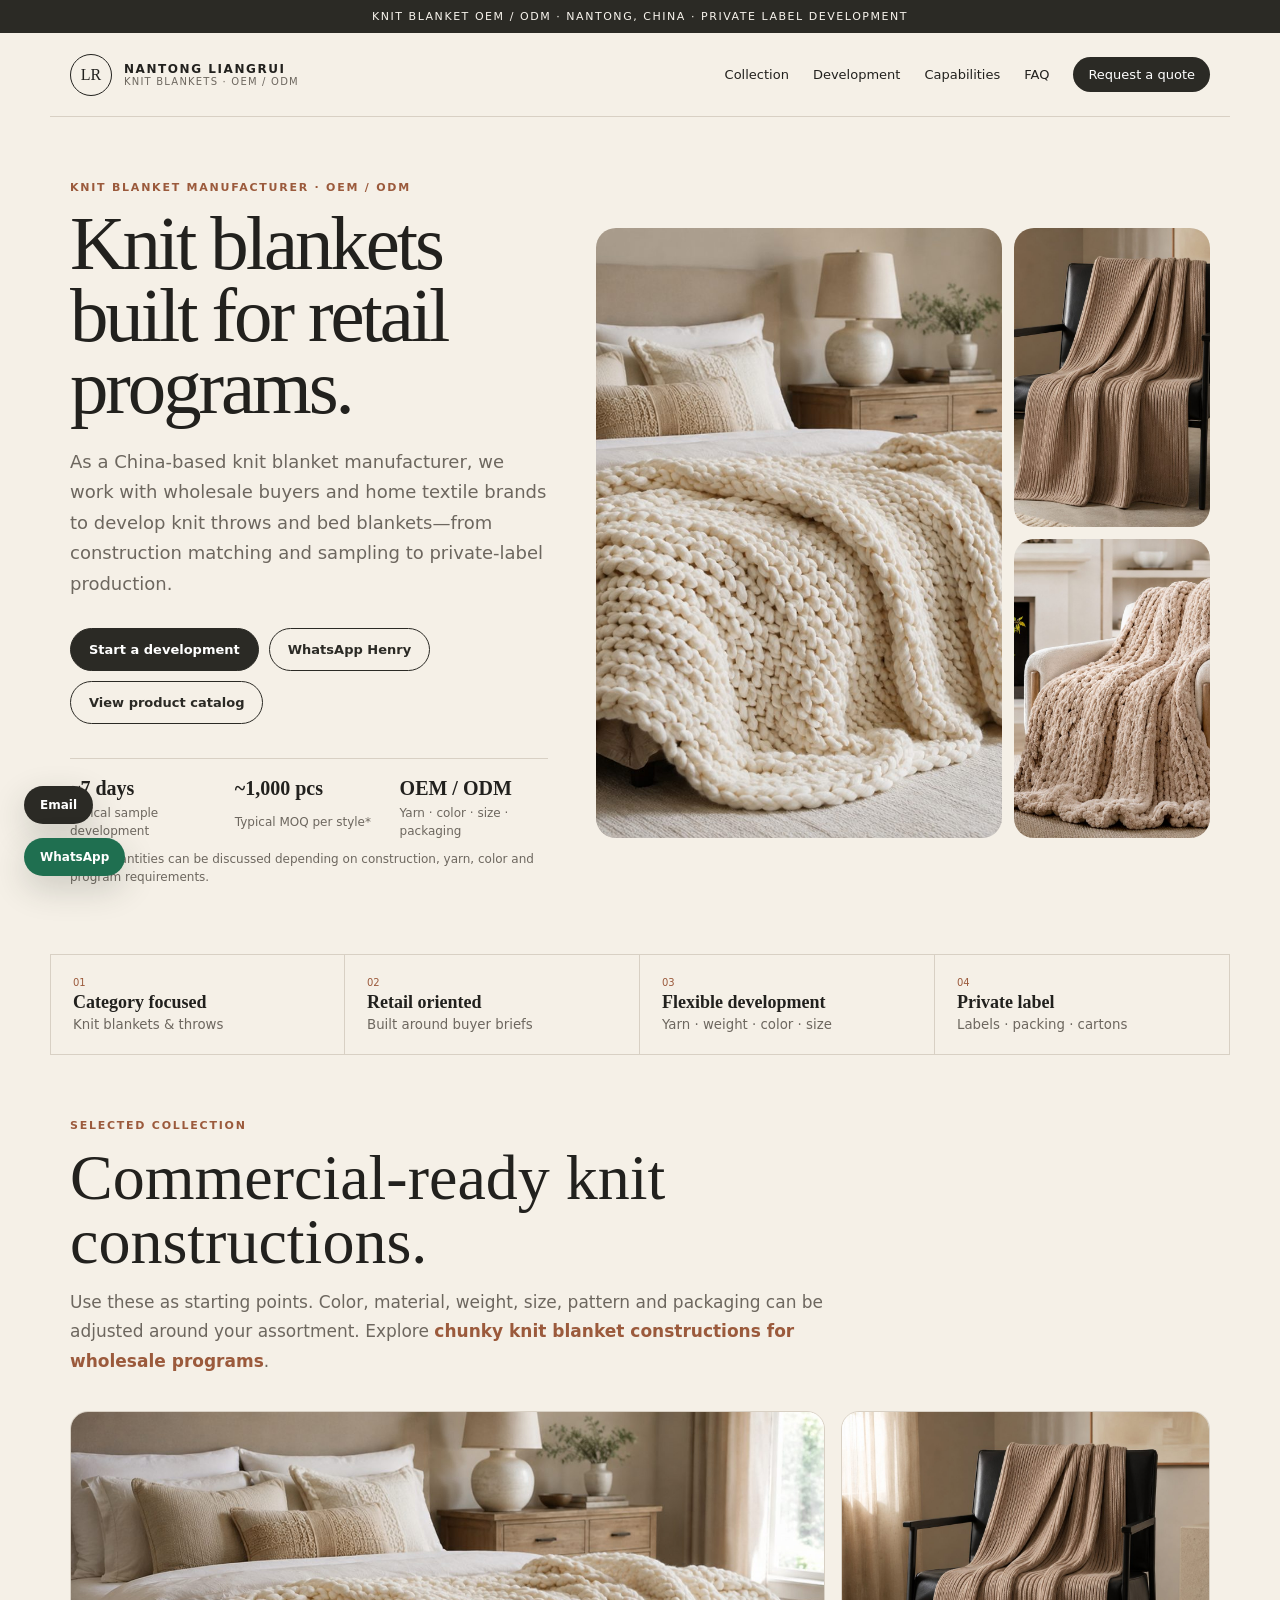
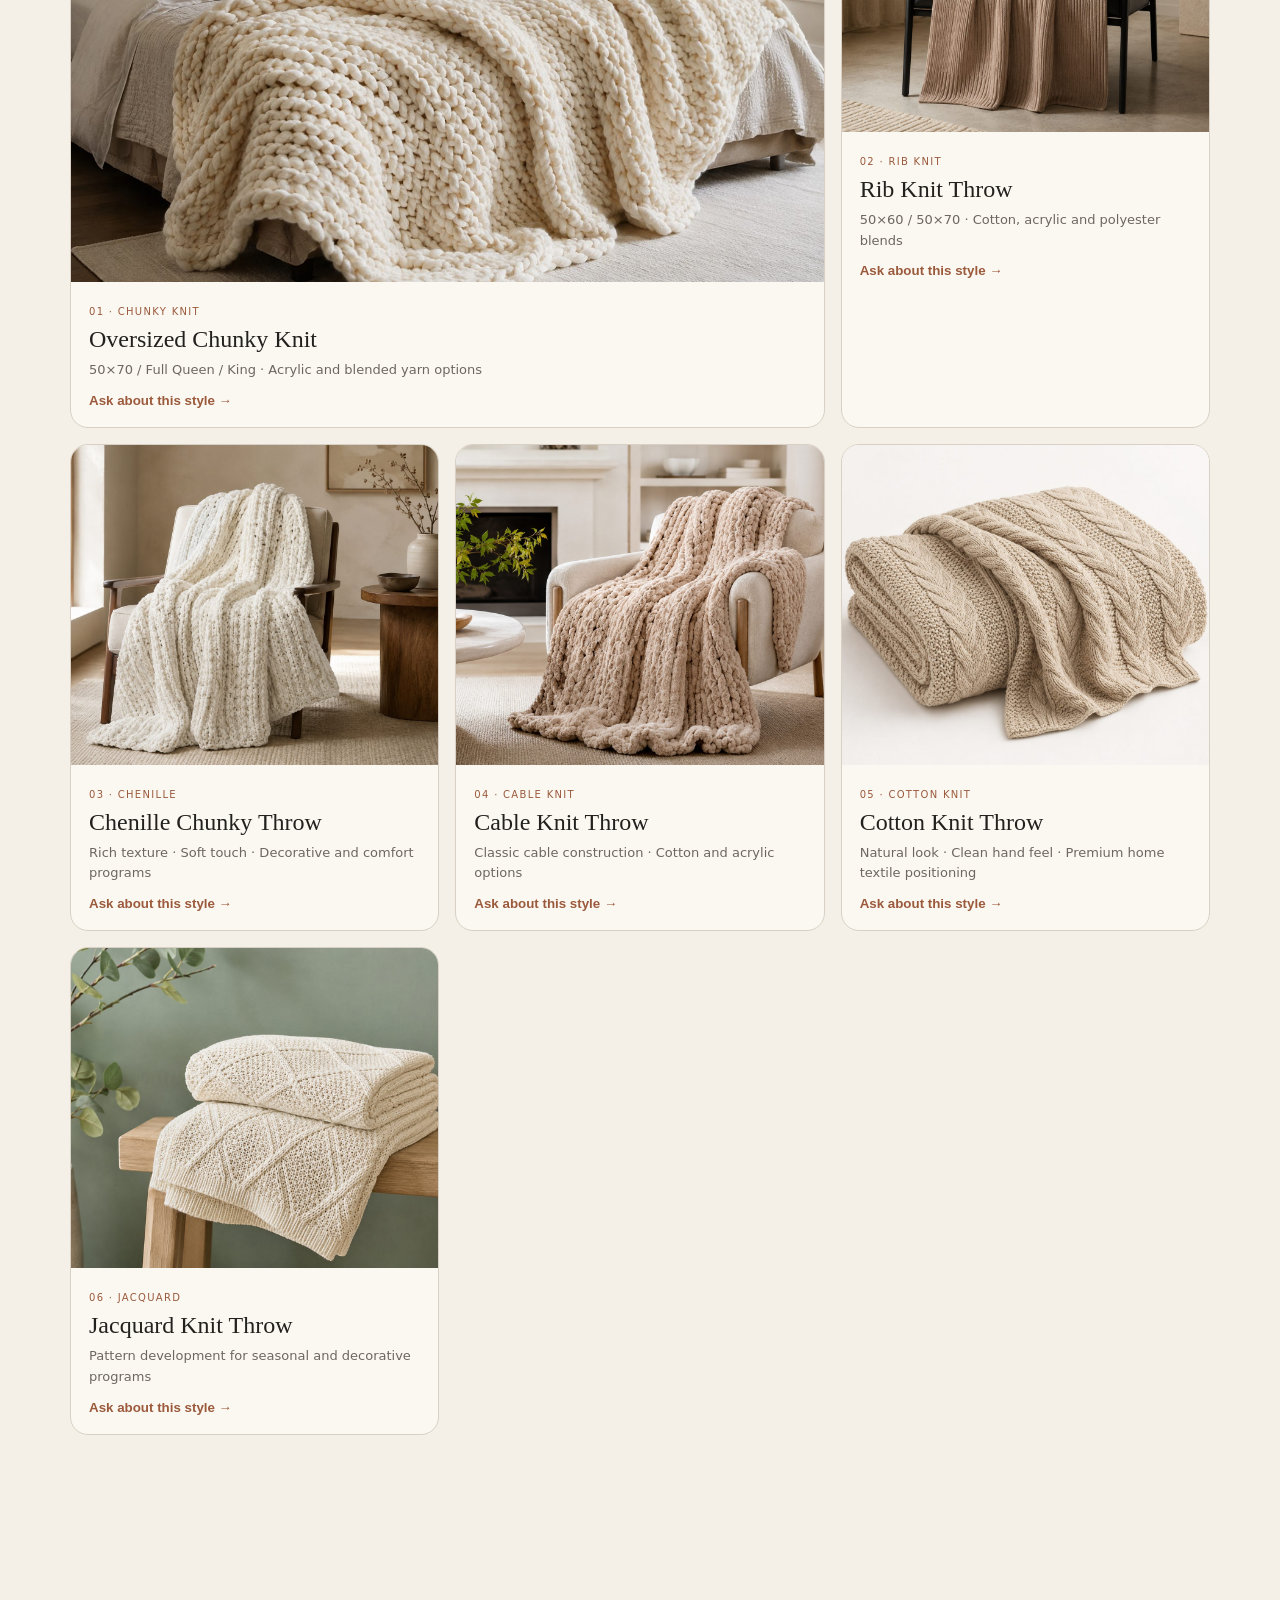
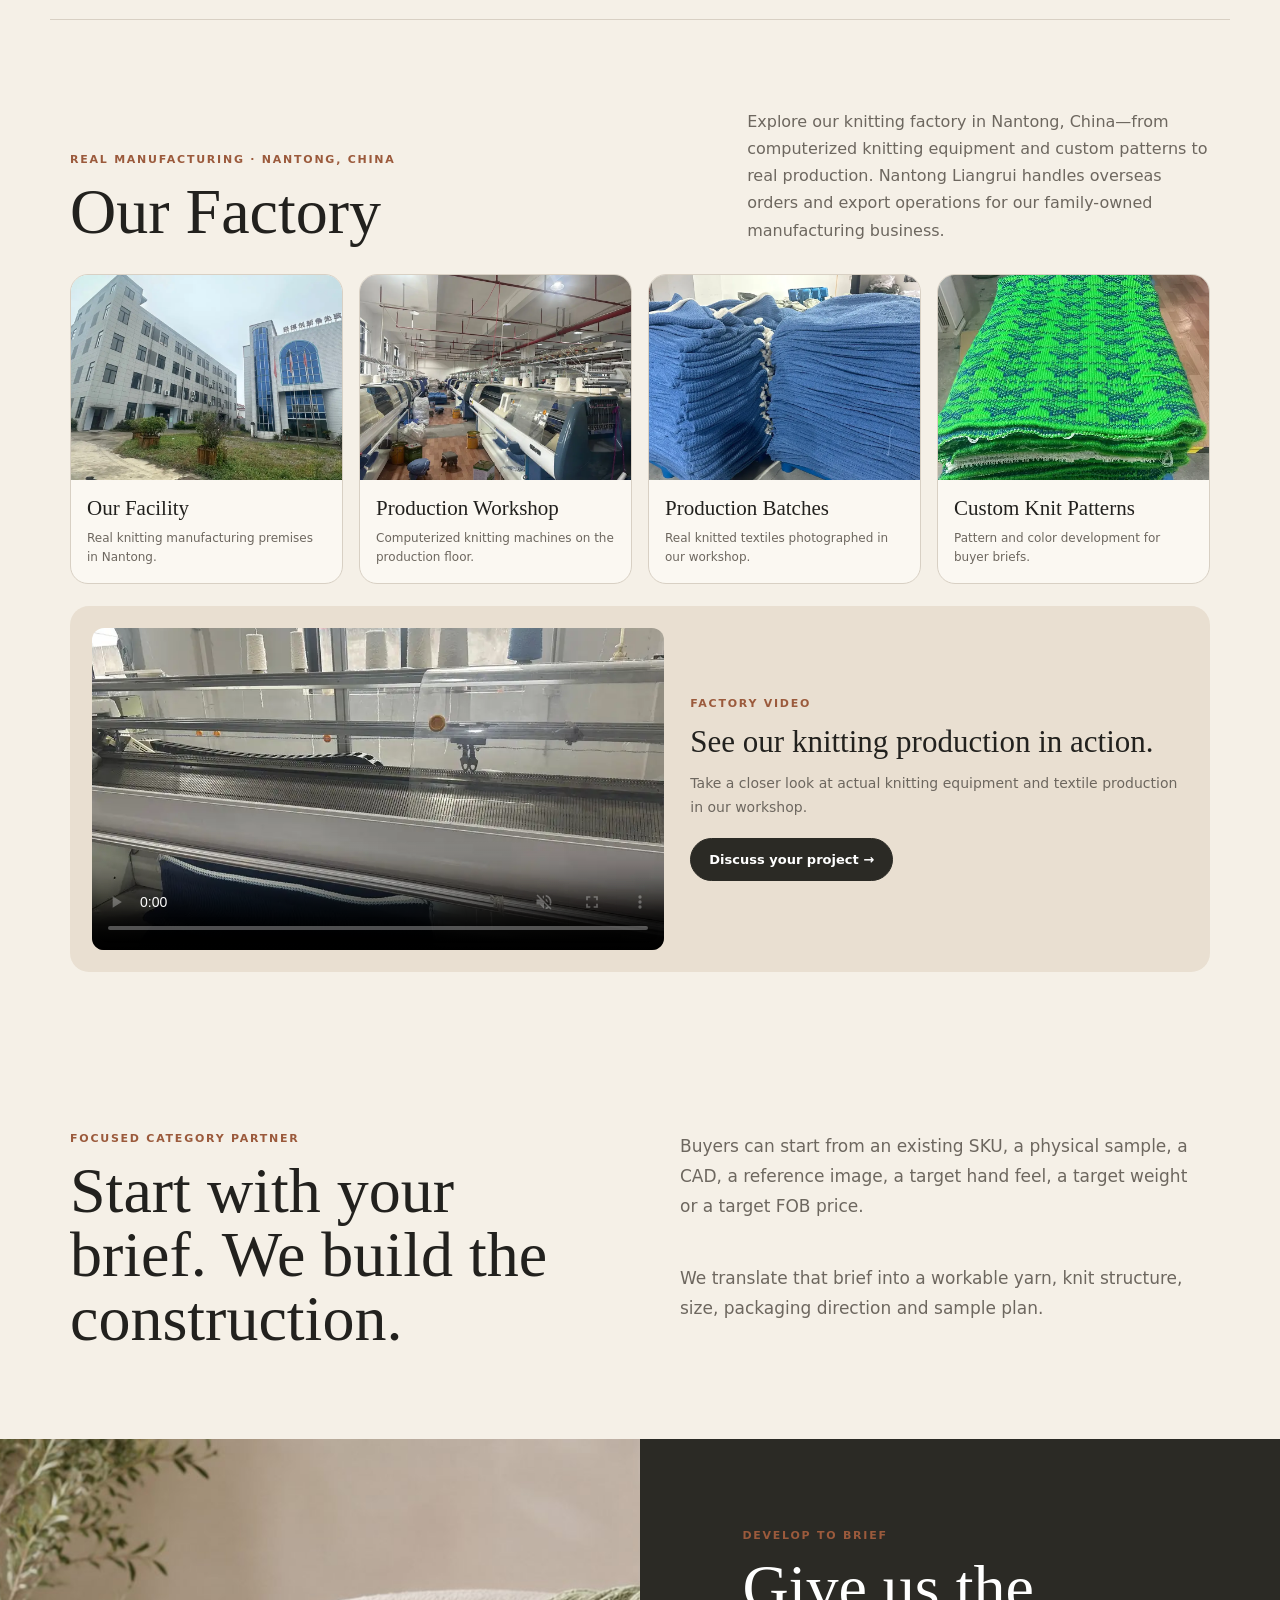
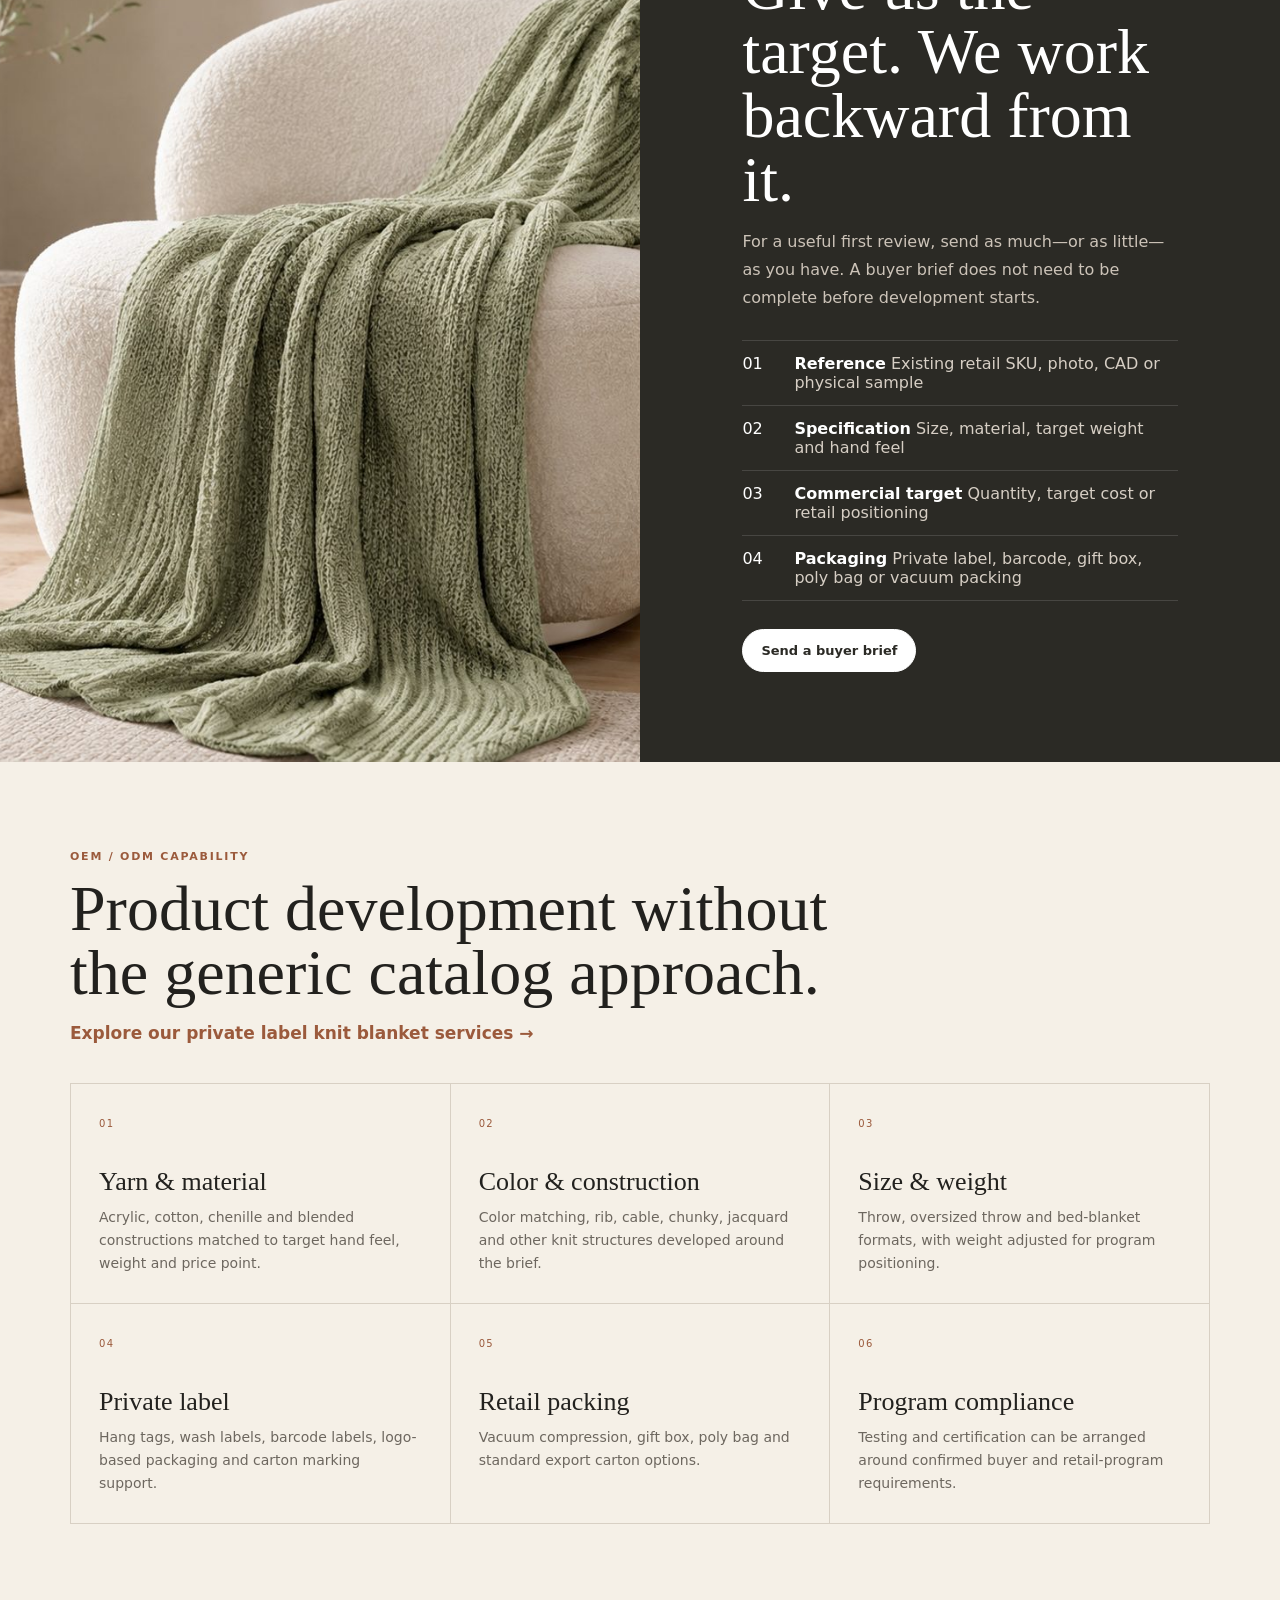
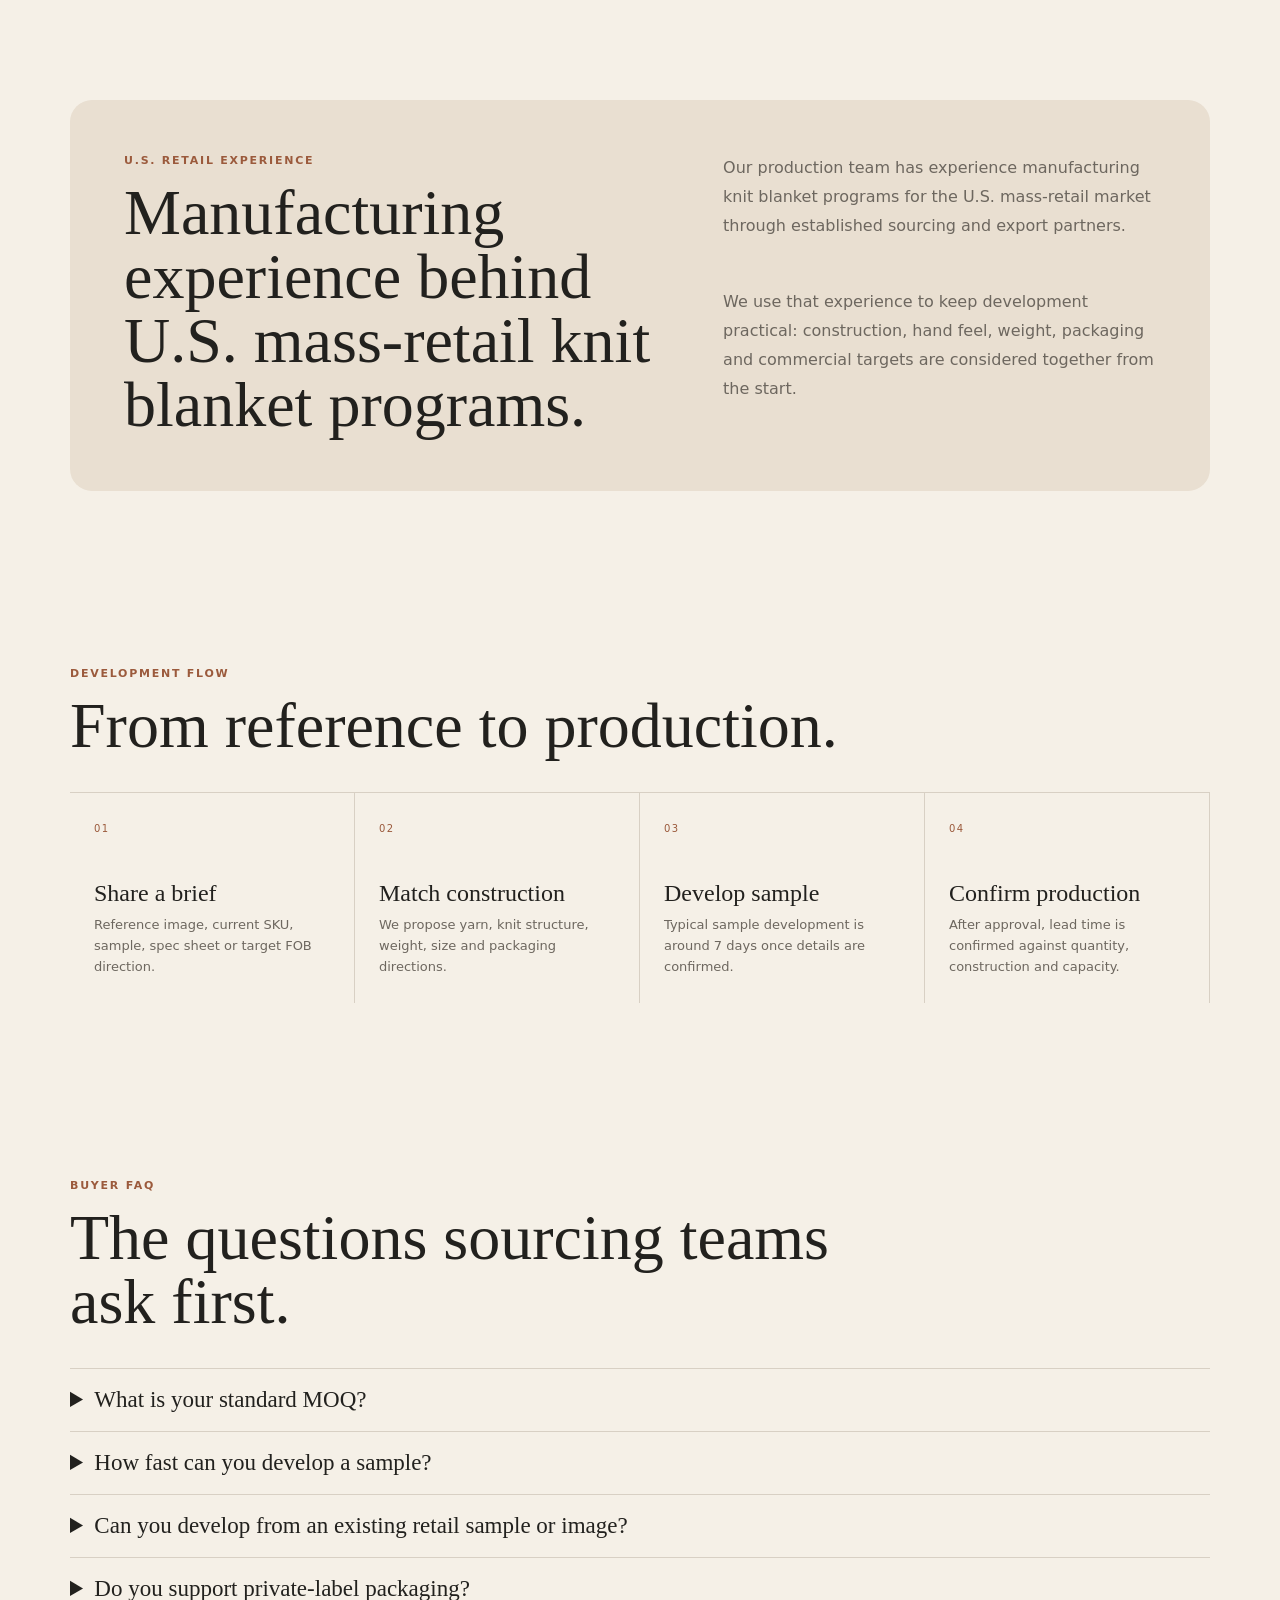
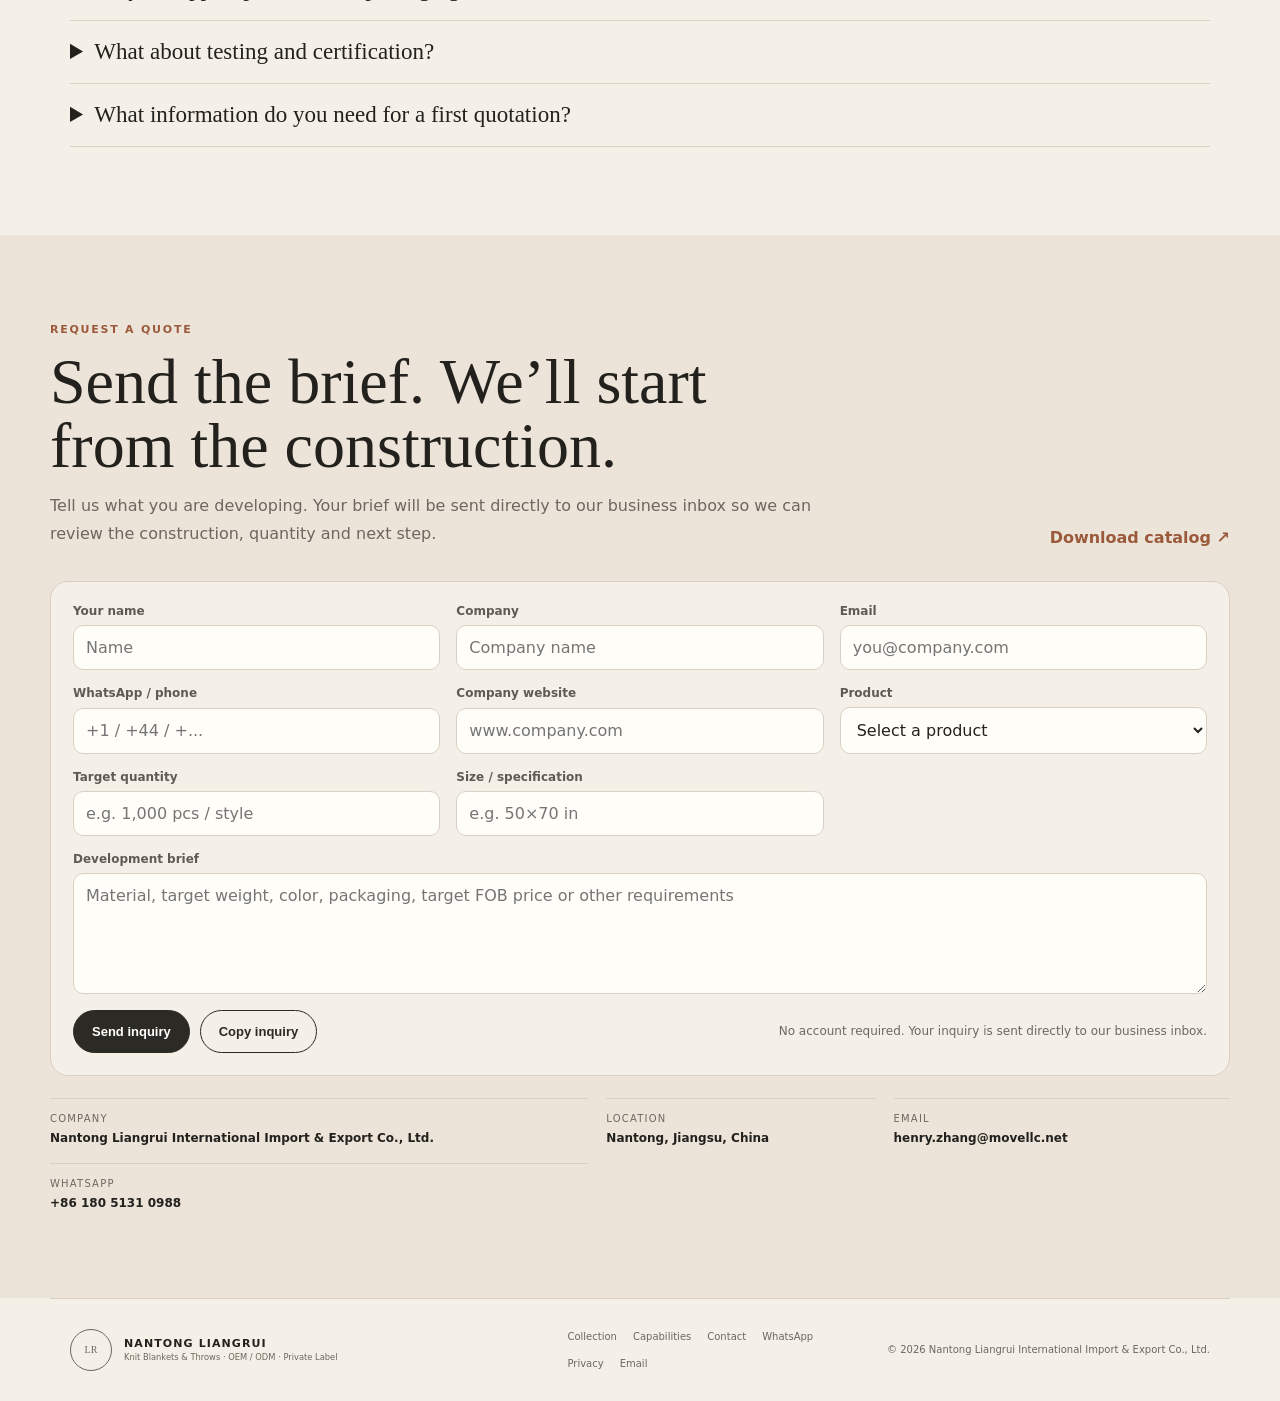
==== commit 028553ca: "SEO: refine B2B knit blanket metadata, buyer intent and contextual links on index.html" ====
--- a/index.html
+++ b/index.html
@@ -12,14 +12,14 @@
   </script>
   <meta charset="utf-8" />
   <meta name="viewport" content="width=device-width, initial-scale=1" />
-  <title>Nantong Liangrui | Knit Blankets & Throws OEM / ODM</title>
-  <meta name="description" content="Nantong Liangrui develops knit throws and knit bed blankets for private-label, wholesale and retail programs. Cable knit, rib knit, chunky knit, chenille, cotton knit, jacquard and weighted constructions." />
+  <title>Knit Blanket Manufacturer in China | Wholesale &amp; OEM | Liangrui</title>
+  <meta name="description" content="Nantong Liangrui is a China-based knit blanket manufacturer for wholesale and private-label programs. Explore chunky, cable and rib knit throws, OEM/ODM and sampling." />
   <meta name="keywords" content="knit blanket manufacturer, knit throw supplier, cable knit throw, chunky knit blanket, chenille throw, private label blanket, OEM blanket, ODM blanket, Nantong home textile" />
   <meta name="robots" content="index,follow,max-image-preview:large" />
   <meta name="theme-color" content="#efe9df" />
   <meta name="color-scheme" content="light" />
-  <meta property="og:title" content="Nantong Liangrui | Knit Blankets & Throws OEM / ODM" />
-  <meta property="og:description" content="Knit blanket product development, OEM / ODM and private-label support from Nantong, China." />
+  <meta property="og:title" content="Knit Blanket Manufacturer in China | Wholesale &amp; OEM | Liangrui" />
+  <meta property="og:description" content="Wholesale knit blankets and private-label knit throws from Nantong, China. OEM/ODM manufacturing, sampling and custom packaging." />
   <meta property="og:type" content="website" />
   <meta property="og:url" content="https://liangruihome.com/" />
   <link rel="canonical" href="https://liangruihome.com/" />
@@ -40,7 +40,7 @@
       "addressRegion": "Jiangsu",
       "addressCountry": "CN"
     },
-    "description": "Knit blanket and throw product development, OEM/ODM and private-label support for international home textile programs."
+    "description": "China-based knit blanket manufacturing and export support for wholesale, OEM/ODM and private-label home textile programs."
   }
   </script>
 </head>
@@ -64,9 +64,9 @@
   <main id="main">
     <section class="hero">
       <div class="hero-copy reveal">
-        <p class="eyebrow">KNIT BLANKET DEVELOPMENT · OEM / ODM</p>
+        <p class="eyebrow">KNIT BLANKET MANUFACTURER · OEM / ODM</p>
         <h1>Knit blankets built for retail programs.</h1>
-        <p class="lede">We help sourcing teams and home textile brands develop commercially practical knit throws and bed blankets—from construction matching and sampling to private-label production.</p>
+        <p class="lede">As a China-based knit blanket manufacturer, we work with wholesale buyers and home textile brands to develop knit throws and bed blankets—from construction matching and sampling to private-label production.</p>
         <div class="hero-actions">
           <a class="btn btn-primary" href="#inquiry">Start a development</a>
           <a class="btn btn-secondary" href="https://wa.me/8618051310988?text=Hi%20Henry%2C%20I%20found%20LiangruiHome.com%20and%20would%20like%20to%20discuss%20a%20knit%20blanket%20program." target="_blank" rel="noopener">WhatsApp Henry</a>
@@ -101,7 +101,7 @@
       <div class="section-head reveal">
         <p class="eyebrow">SELECTED COLLECTION</p>
         <h2>Commercial-ready knit constructions.</h2>
-        <p>Use these as starting points. Color, material, weight, size, pattern and packaging can be adjusted around your assortment.</p>
+        <p>Use these as starting points. Color, material, weight, size, pattern and packaging can be adjusted around your assortment. Explore <a class="dark-link" href="/chunky-knit-blankets.html">chunky knit blanket constructions for wholesale programs</a>.</p>
       </div>
       <div class="product-grid">
         <article class="product-card product-card-feature reveal" data-product="Oversized Chunky Knit">
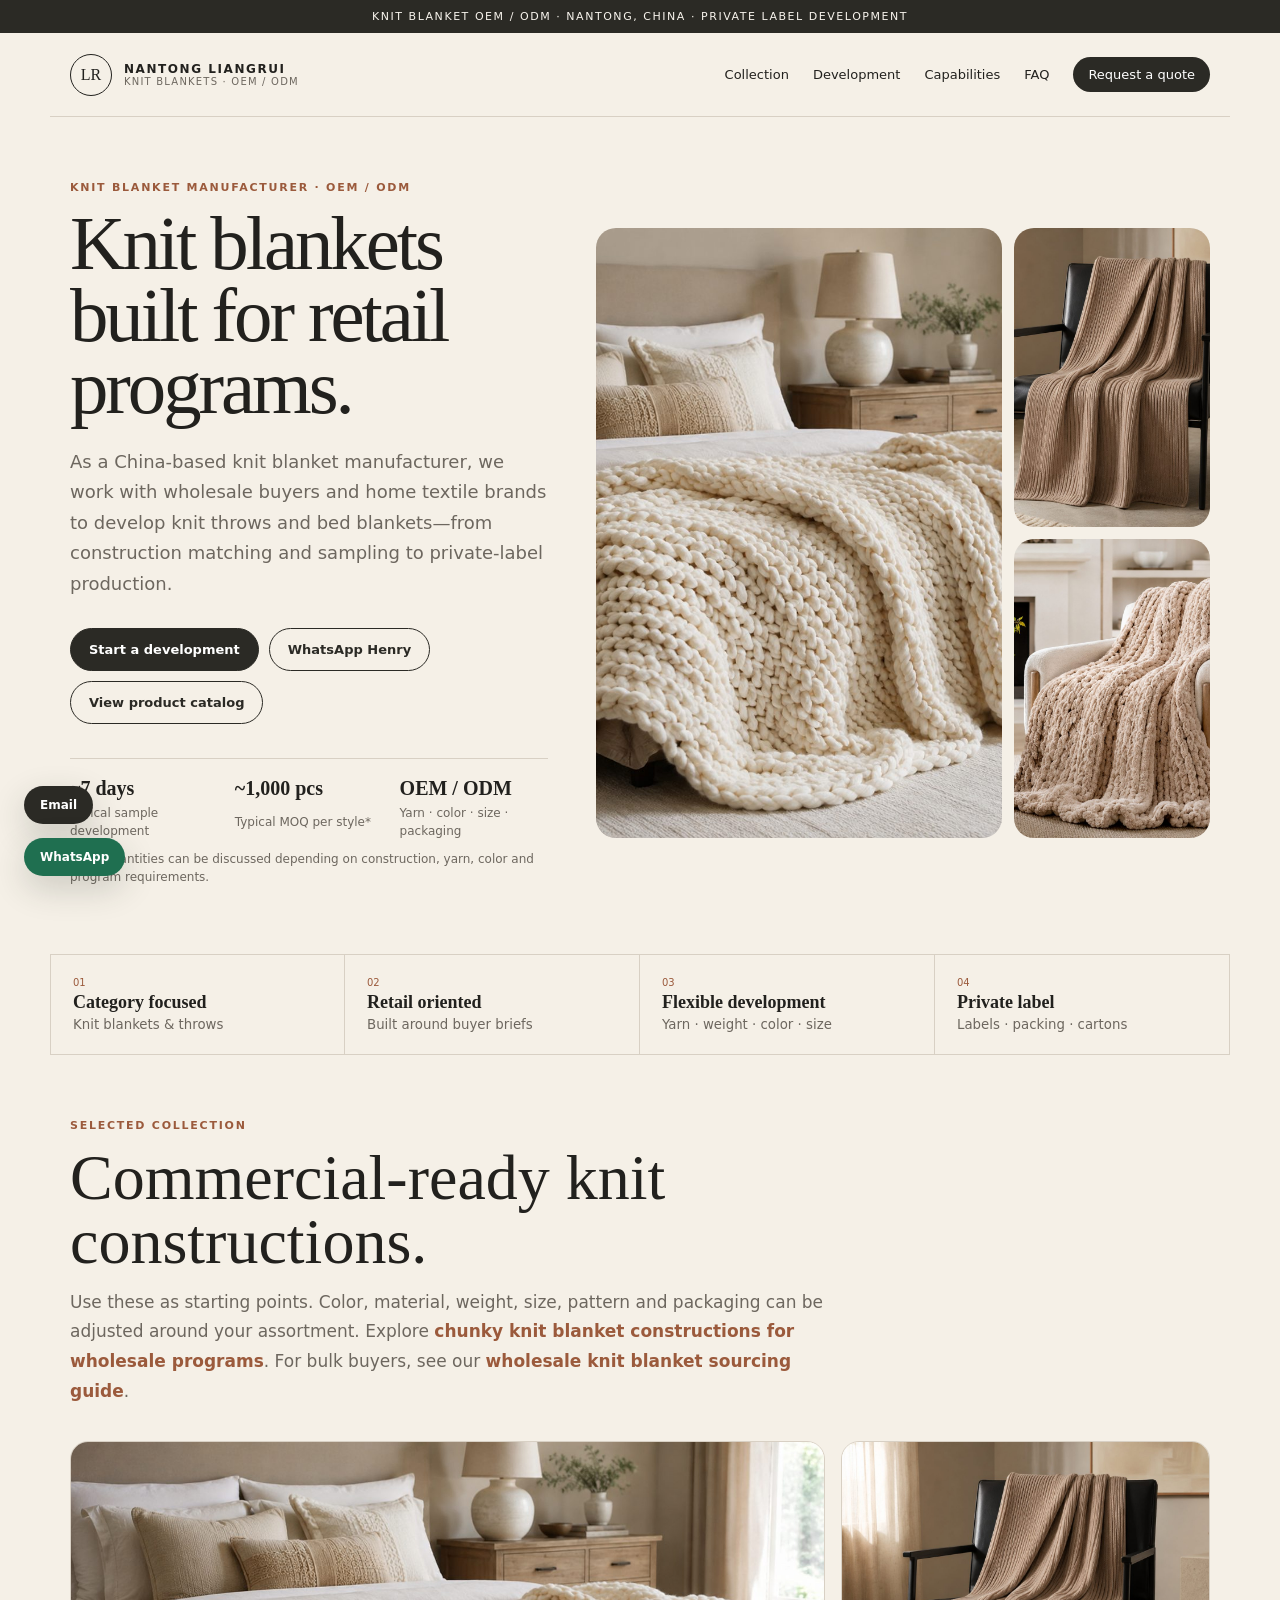
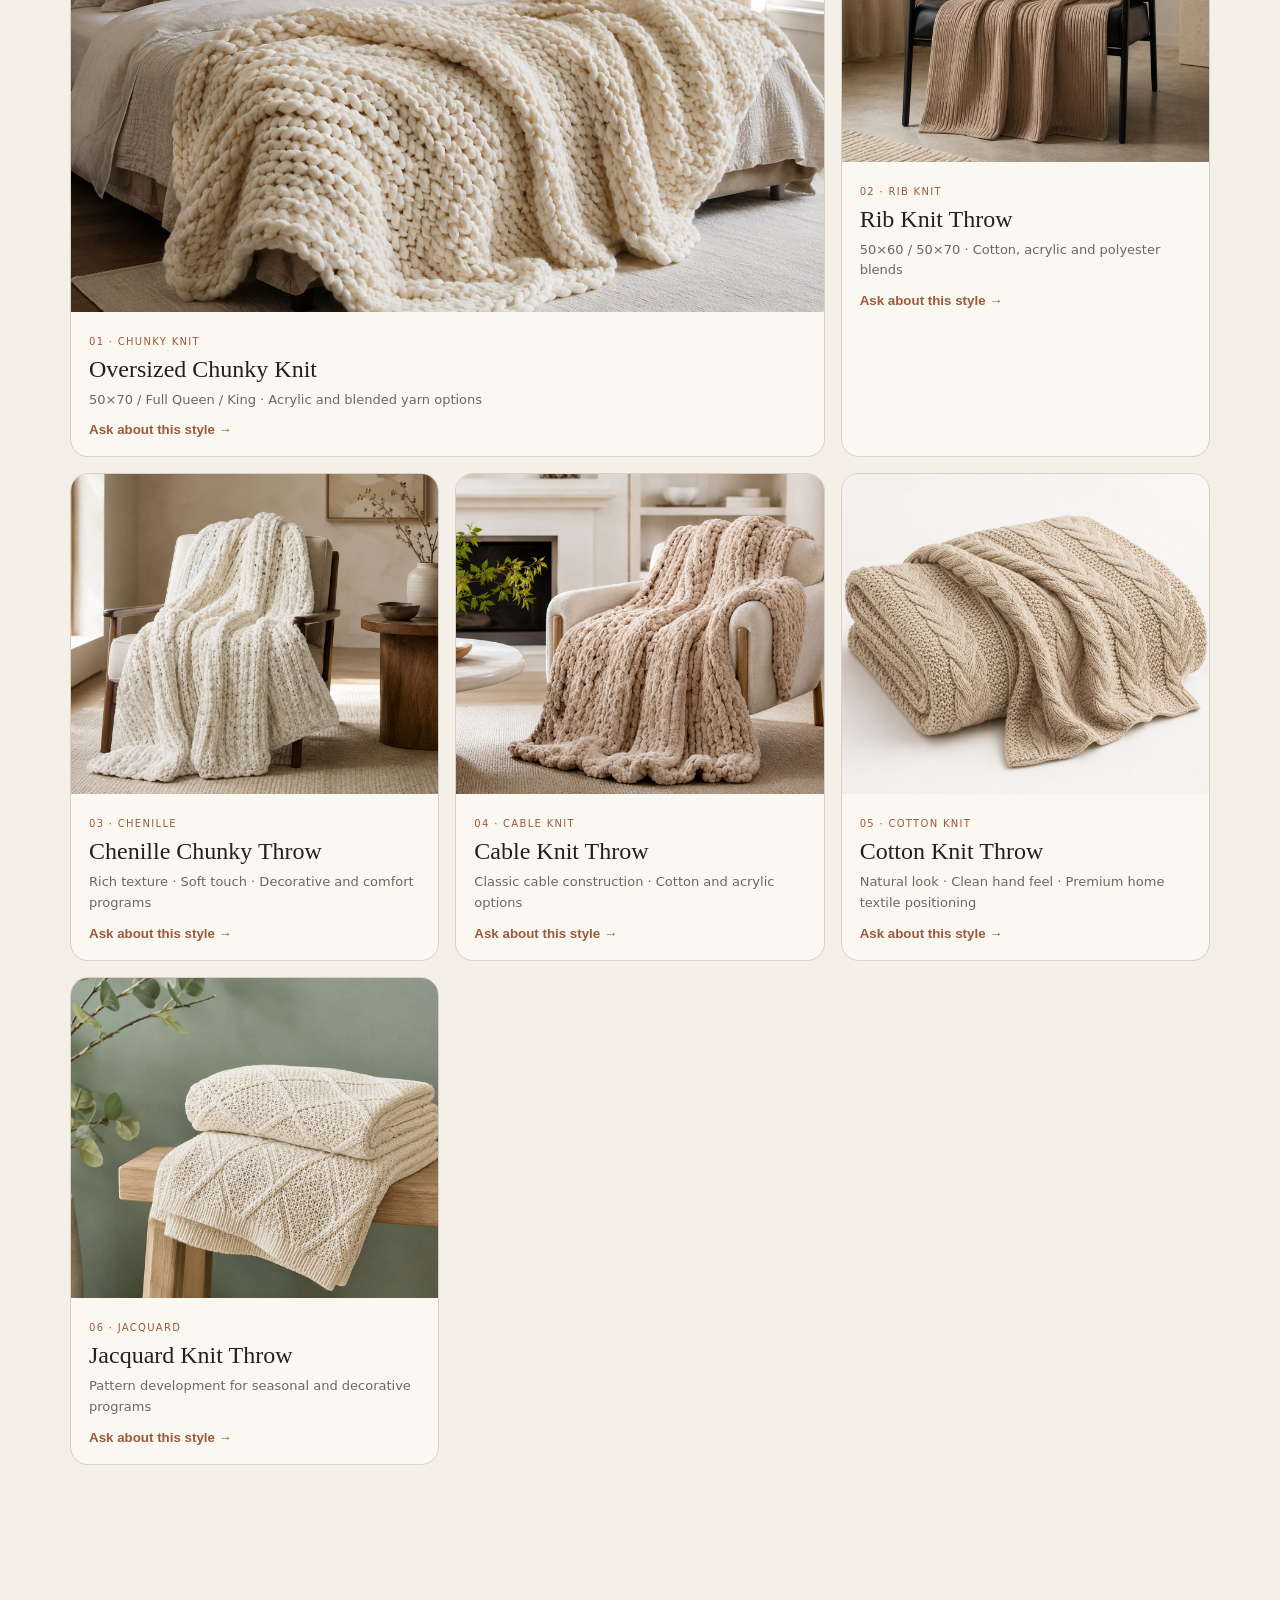
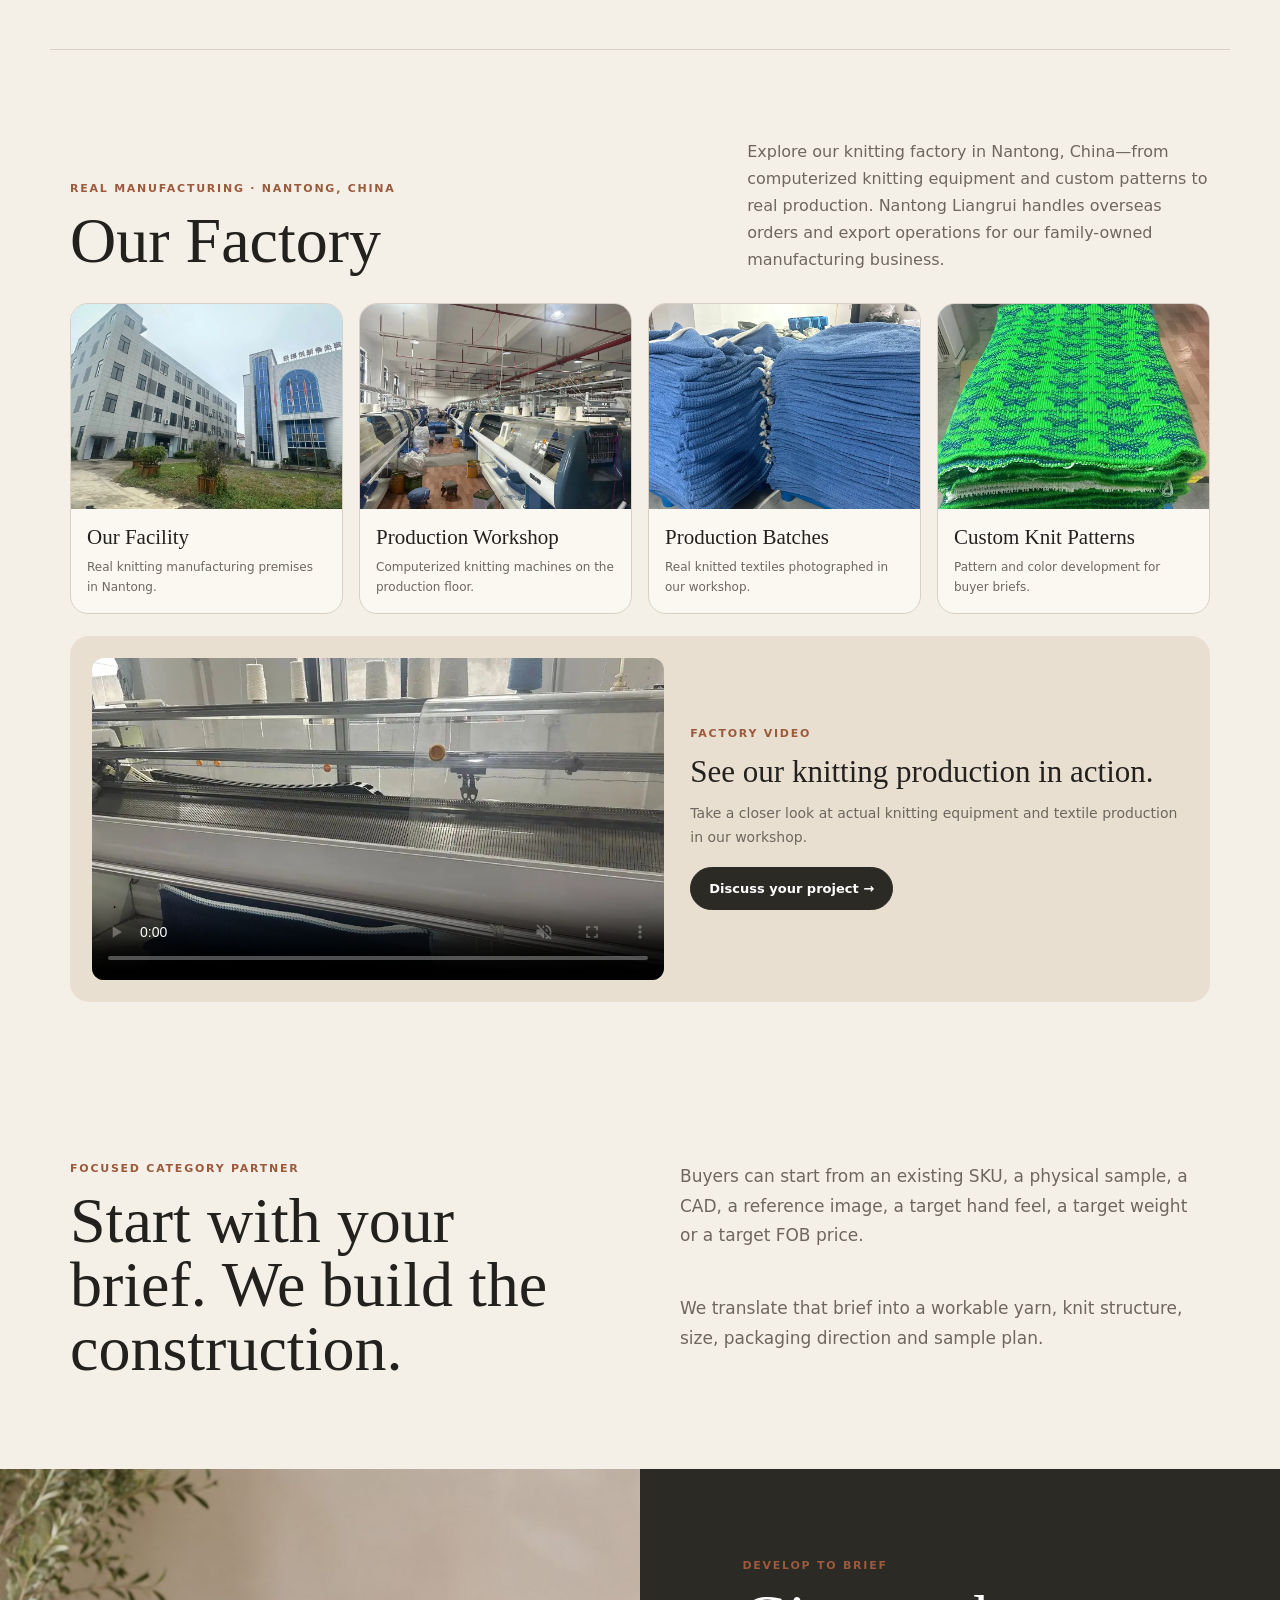
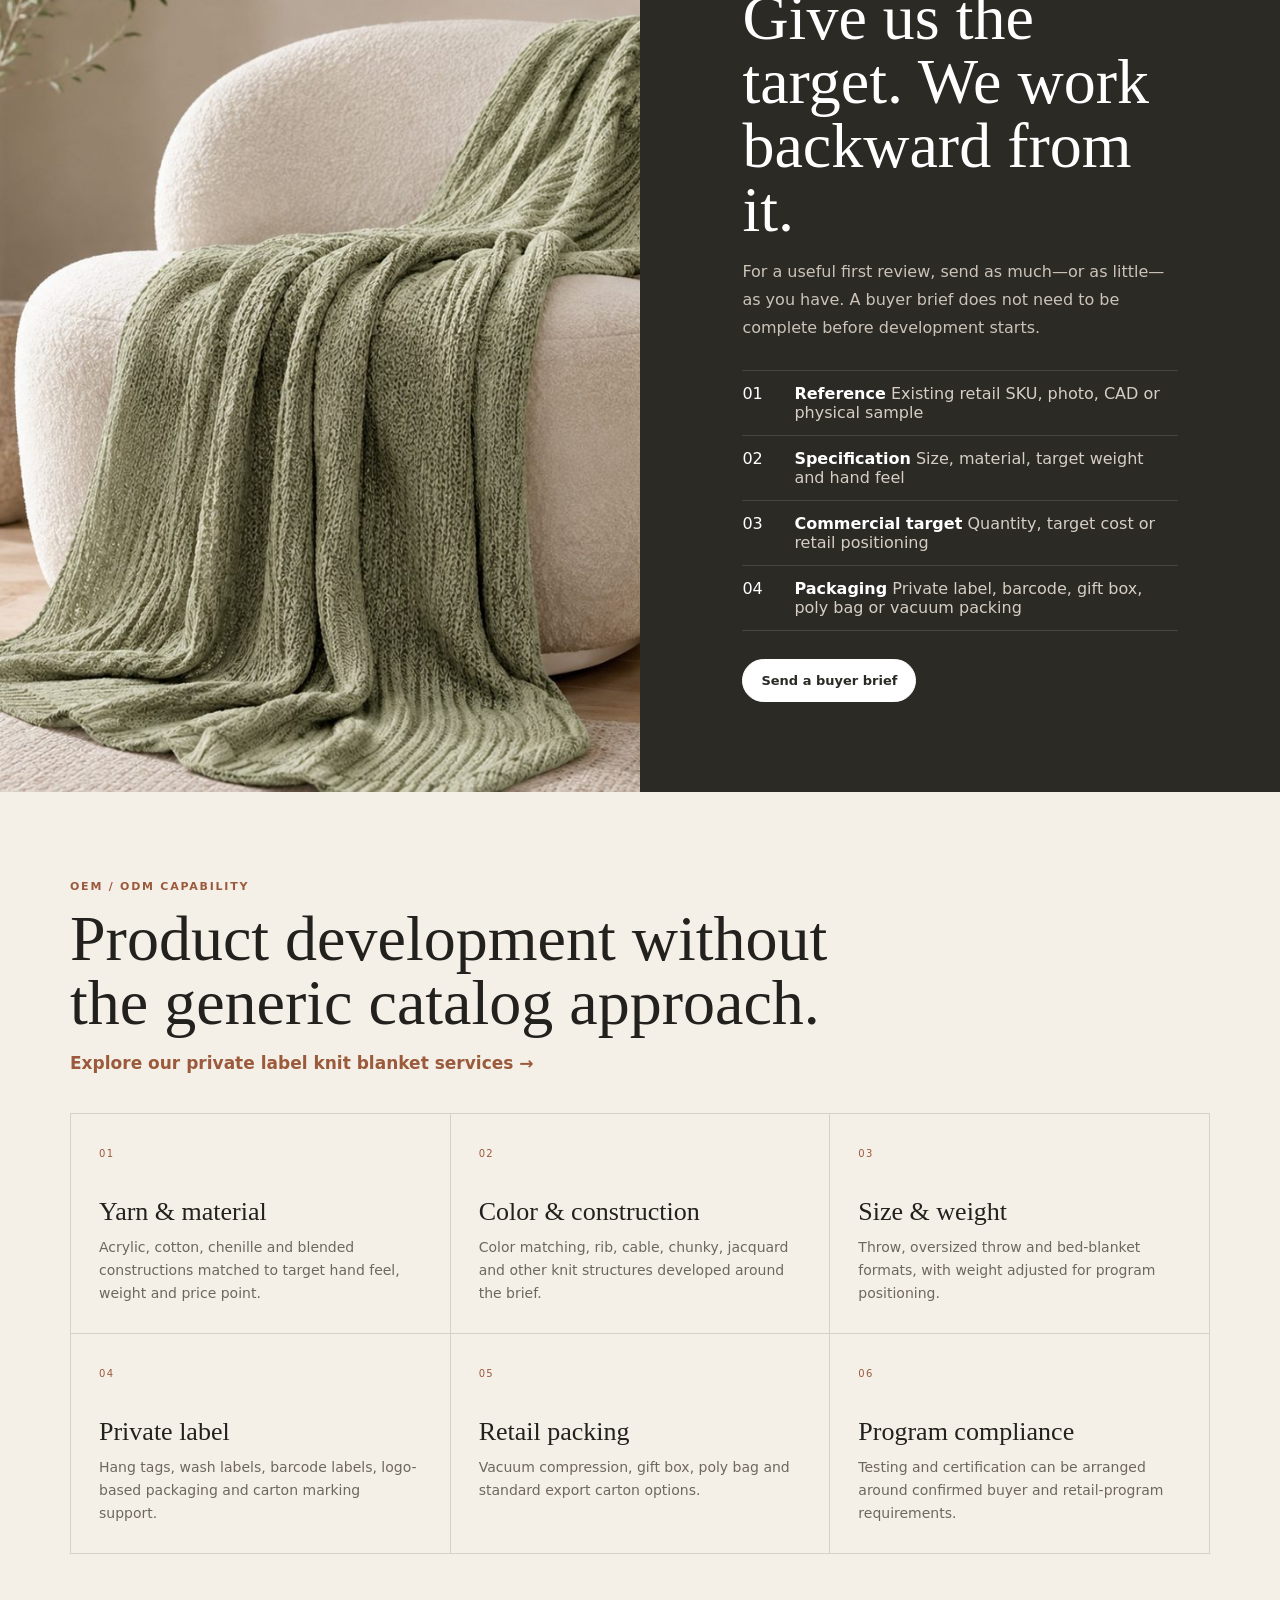
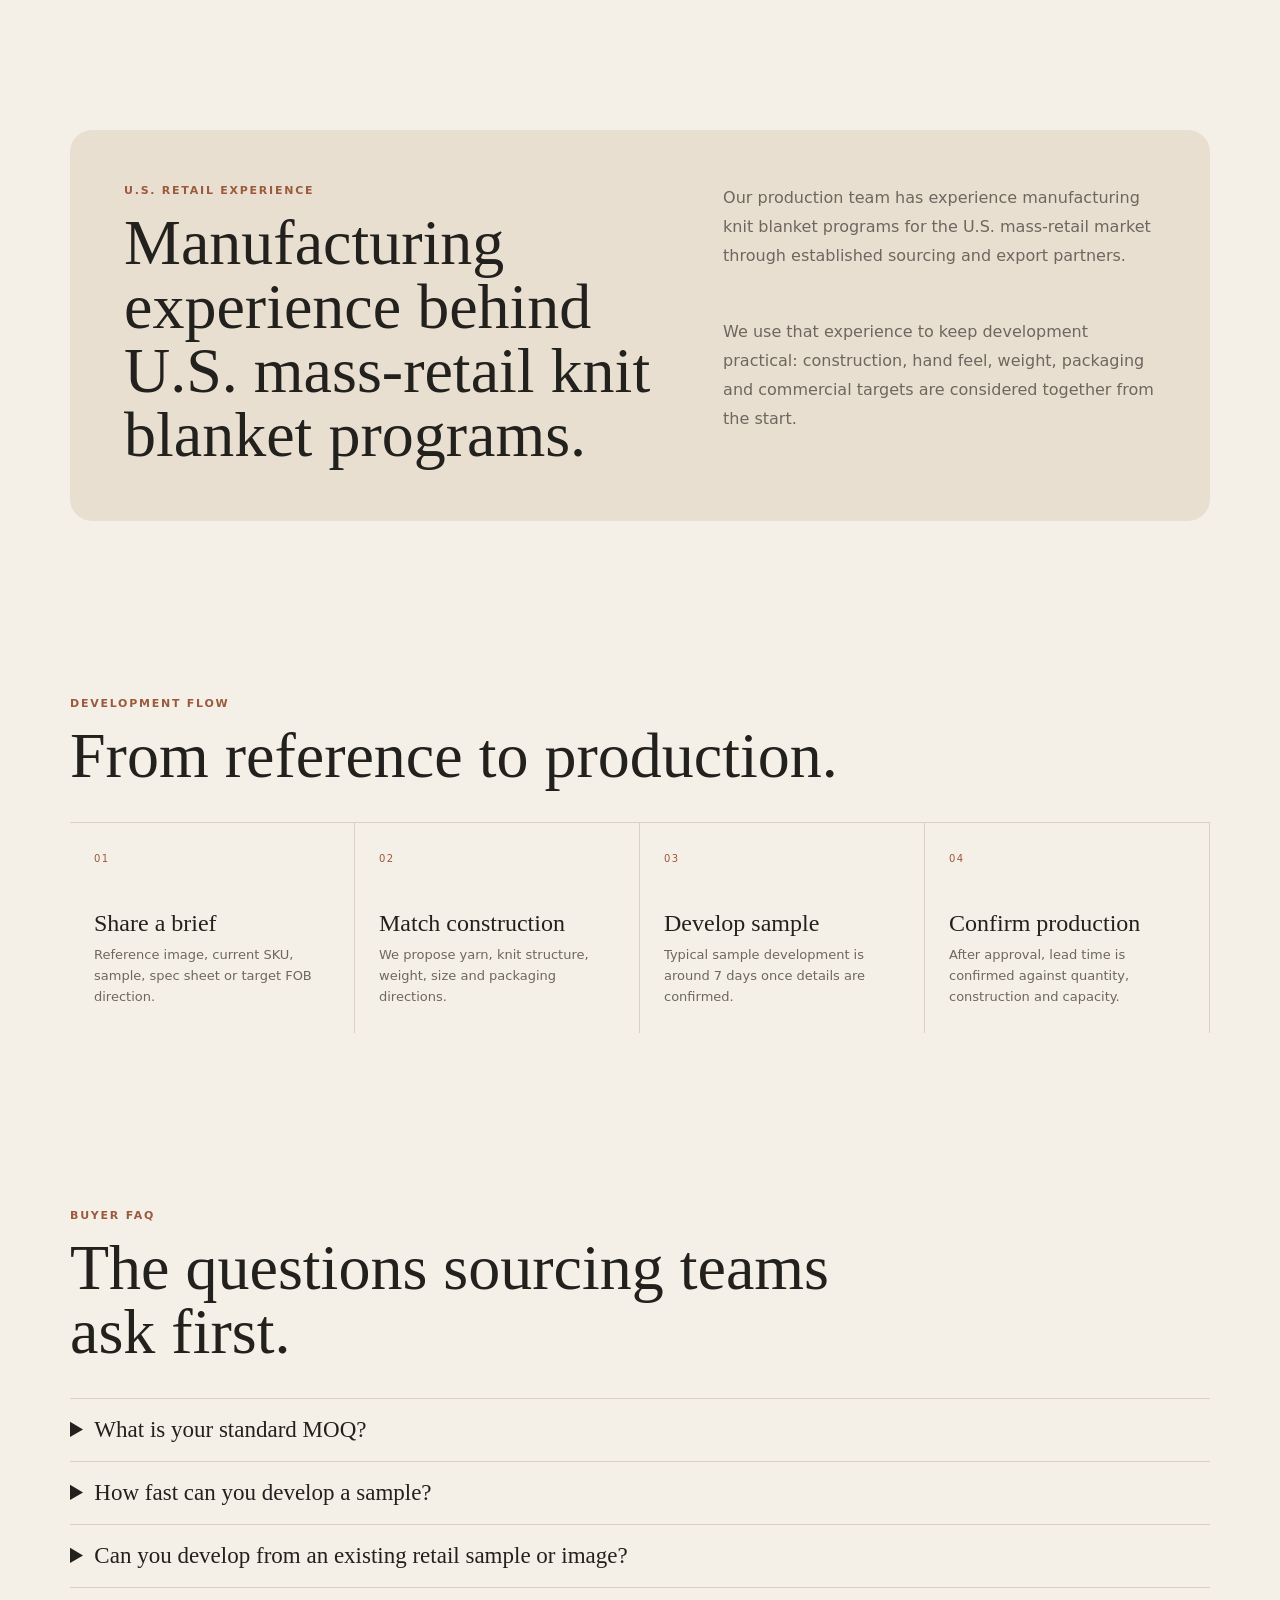
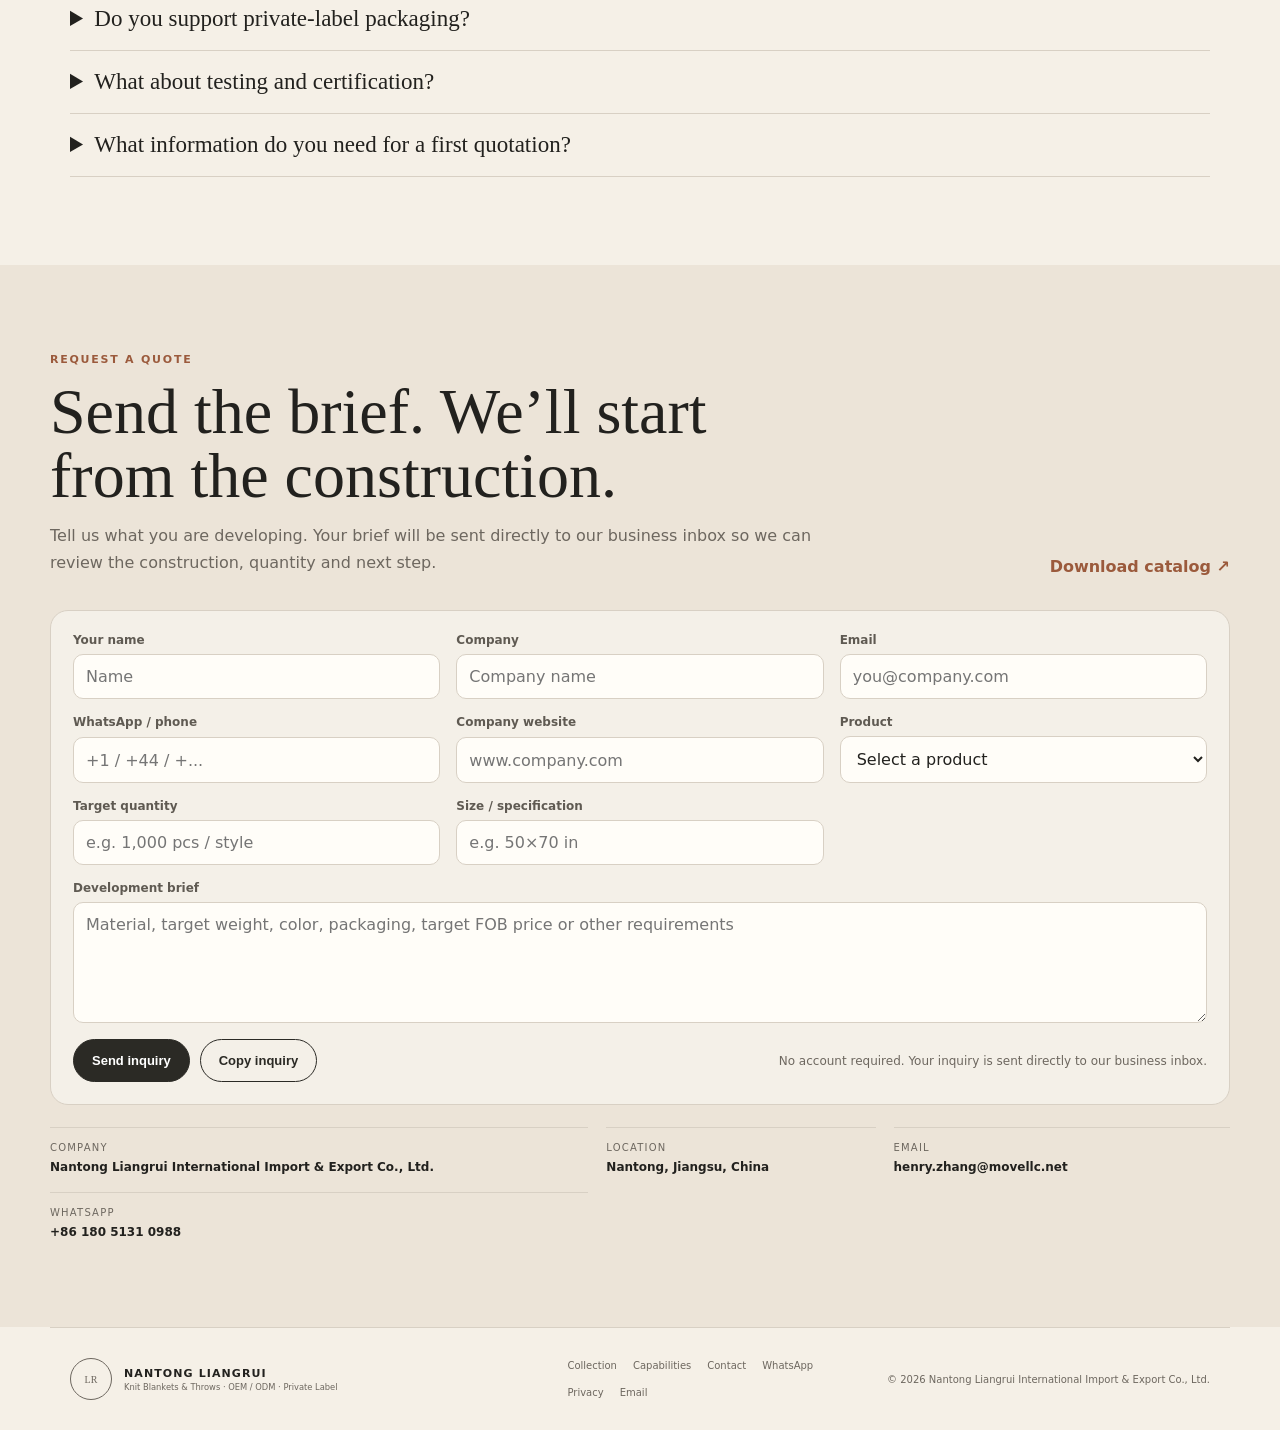
==== commit 94400784: "SEO: add one unobtrusive wholesale sourcing link to homepage collection" ====
--- a/index.html
+++ b/index.html
@@ -101,7 +101,7 @@
       <div class="section-head reveal">
         <p class="eyebrow">SELECTED COLLECTION</p>
         <h2>Commercial-ready knit constructions.</h2>
-        <p>Use these as starting points. Color, material, weight, size, pattern and packaging can be adjusted around your assortment. Explore <a class="dark-link" href="/chunky-knit-blankets.html">chunky knit blanket constructions for wholesale programs</a>.</p>
+        <p>Use these as starting points. Color, material, weight, size, pattern and packaging can be adjusted around your assortment. Explore <a class="dark-link" href="/chunky-knit-blankets.html">chunky knit blanket constructions for wholesale programs</a>. For bulk buyers, see our <a class="dark-link" href="/wholesale-knit-blankets.html">wholesale knit blanket sourcing guide</a>.</p>
       </div>
       <div class="product-grid">
         <article class="product-card product-card-feature reveal" data-product="Oversized Chunky Knit">
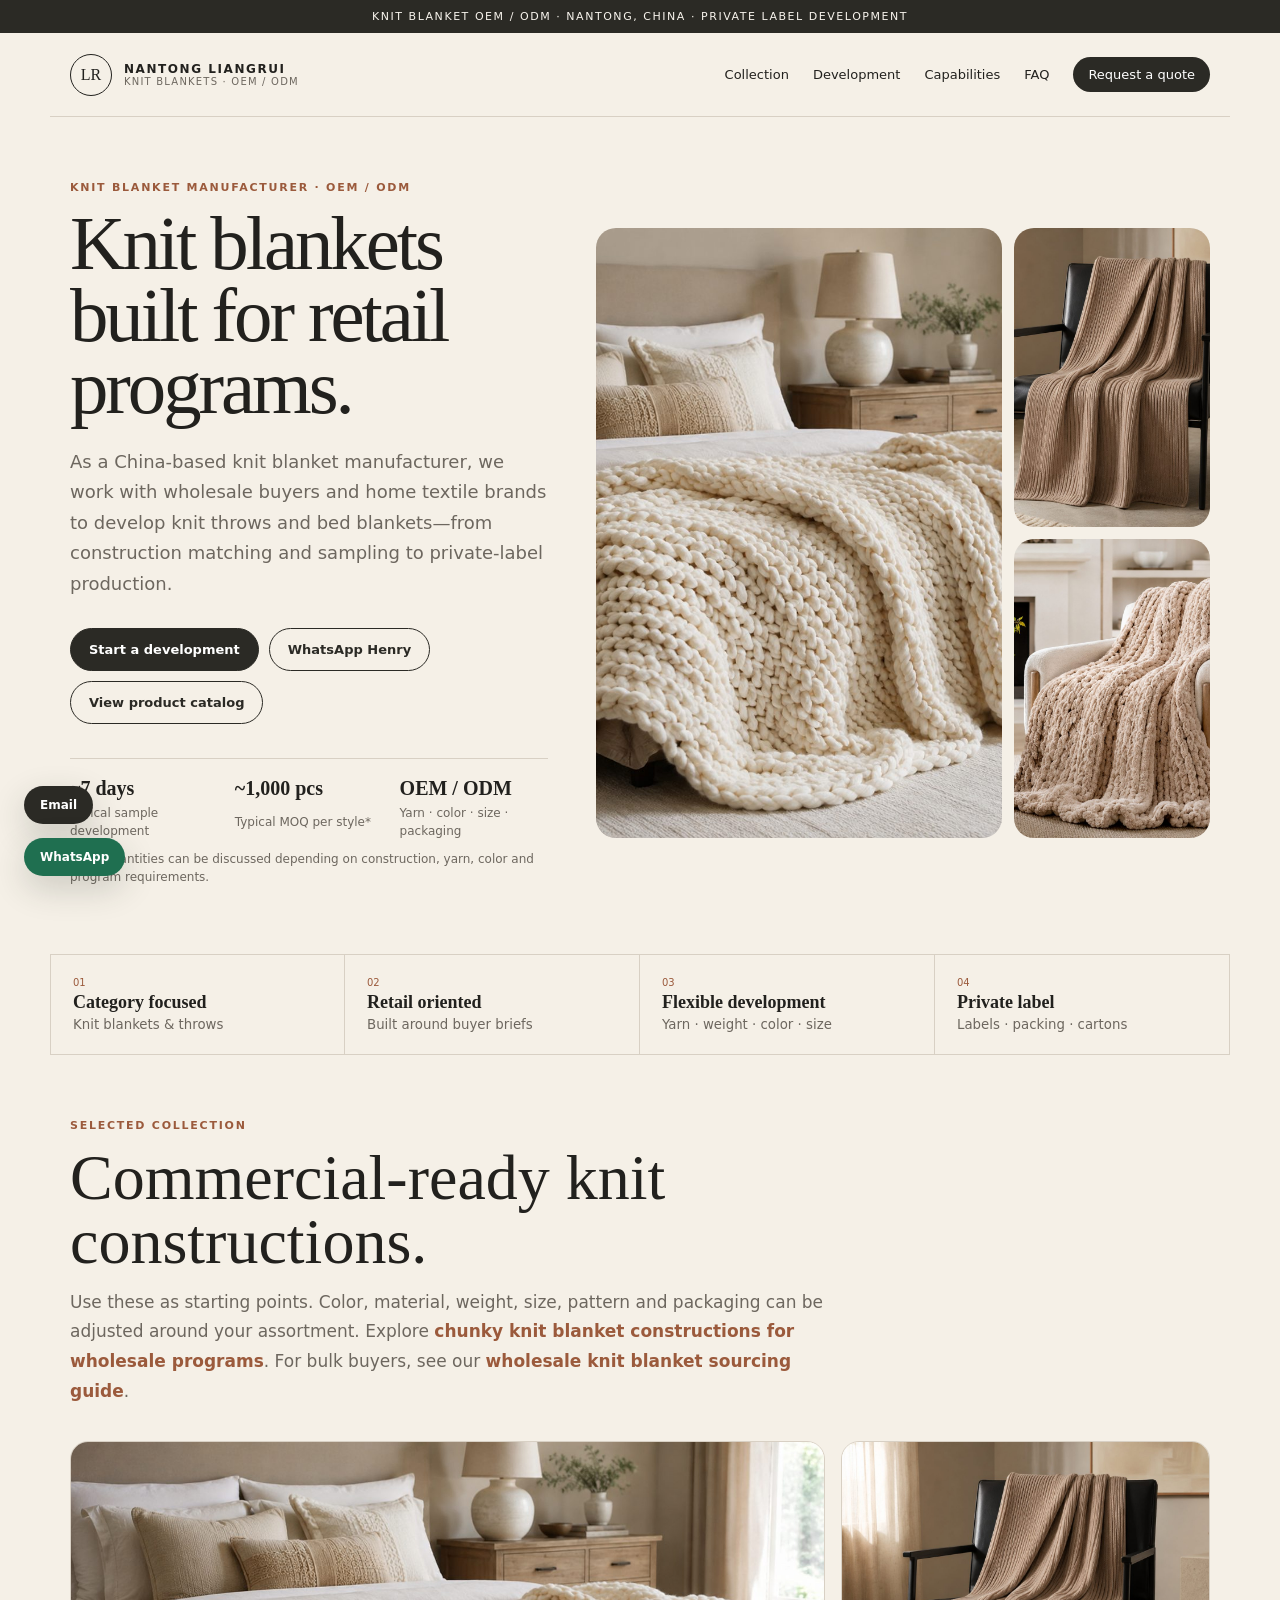
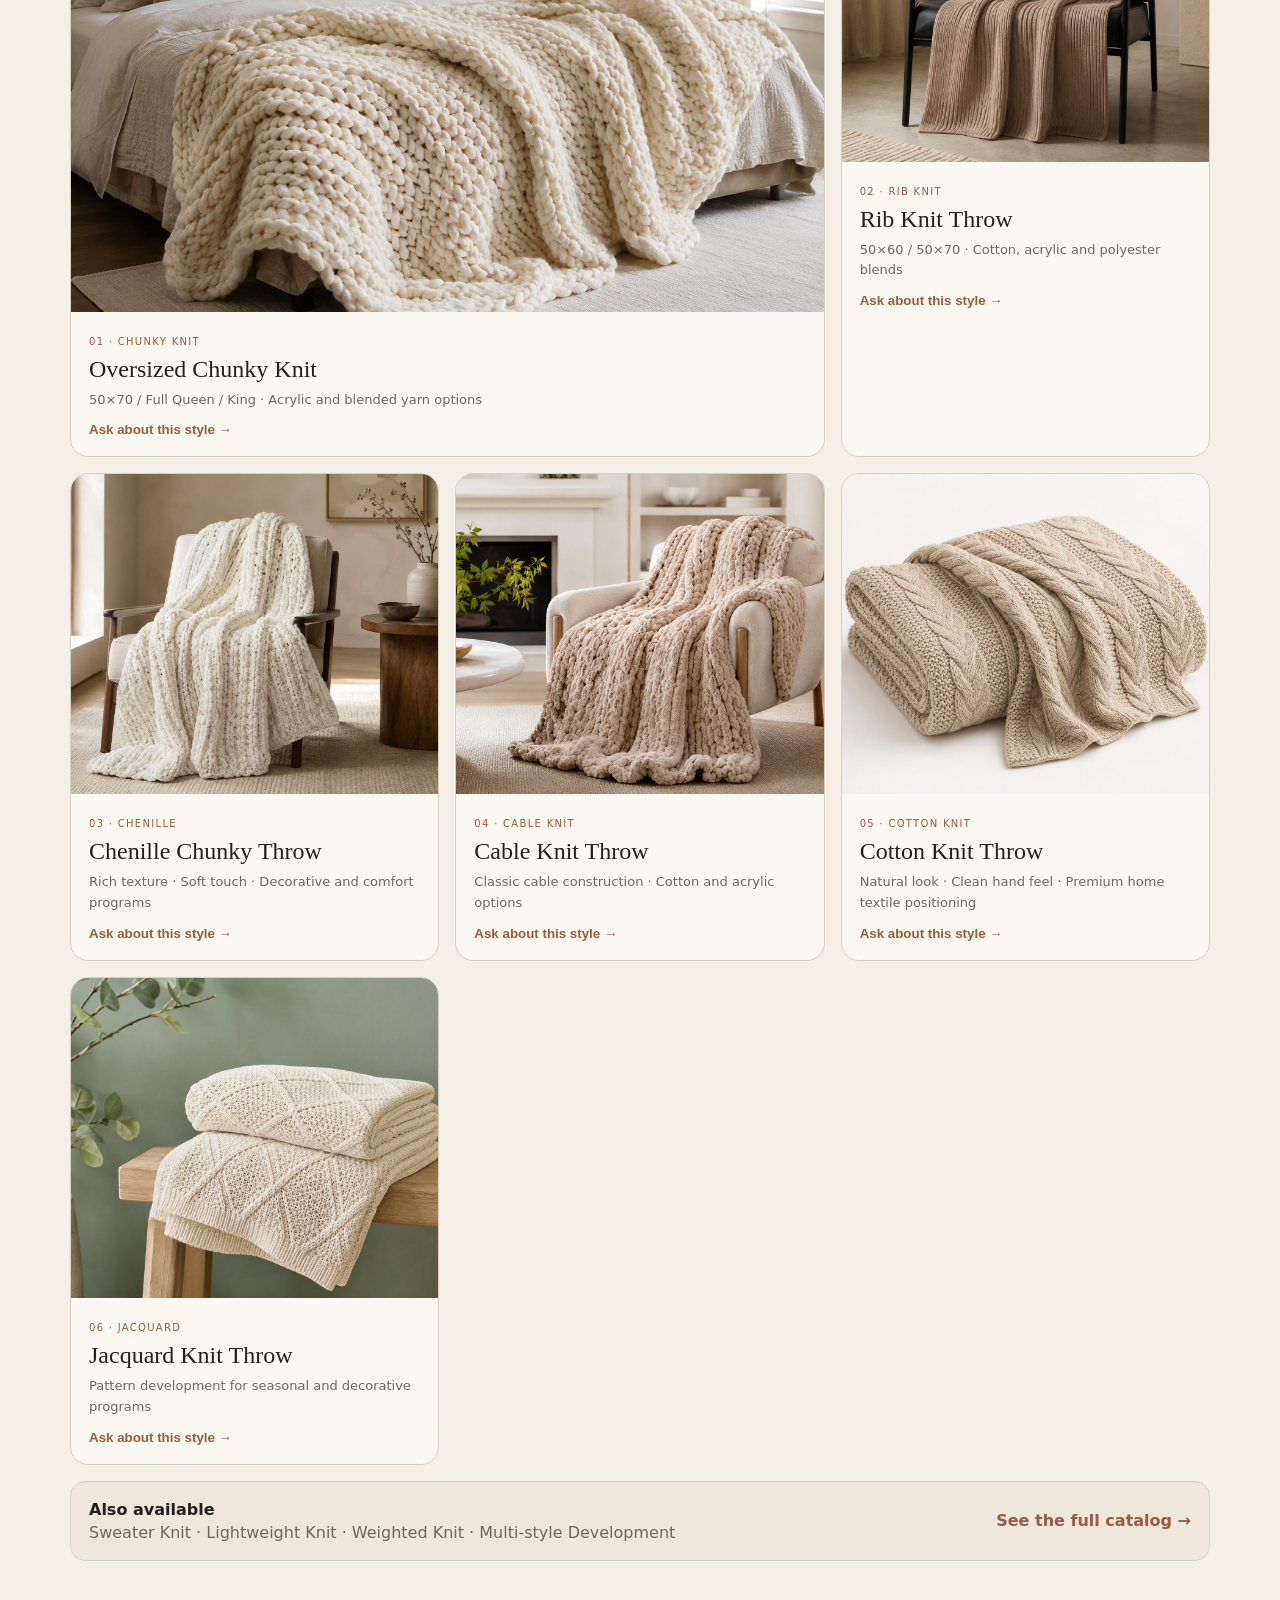
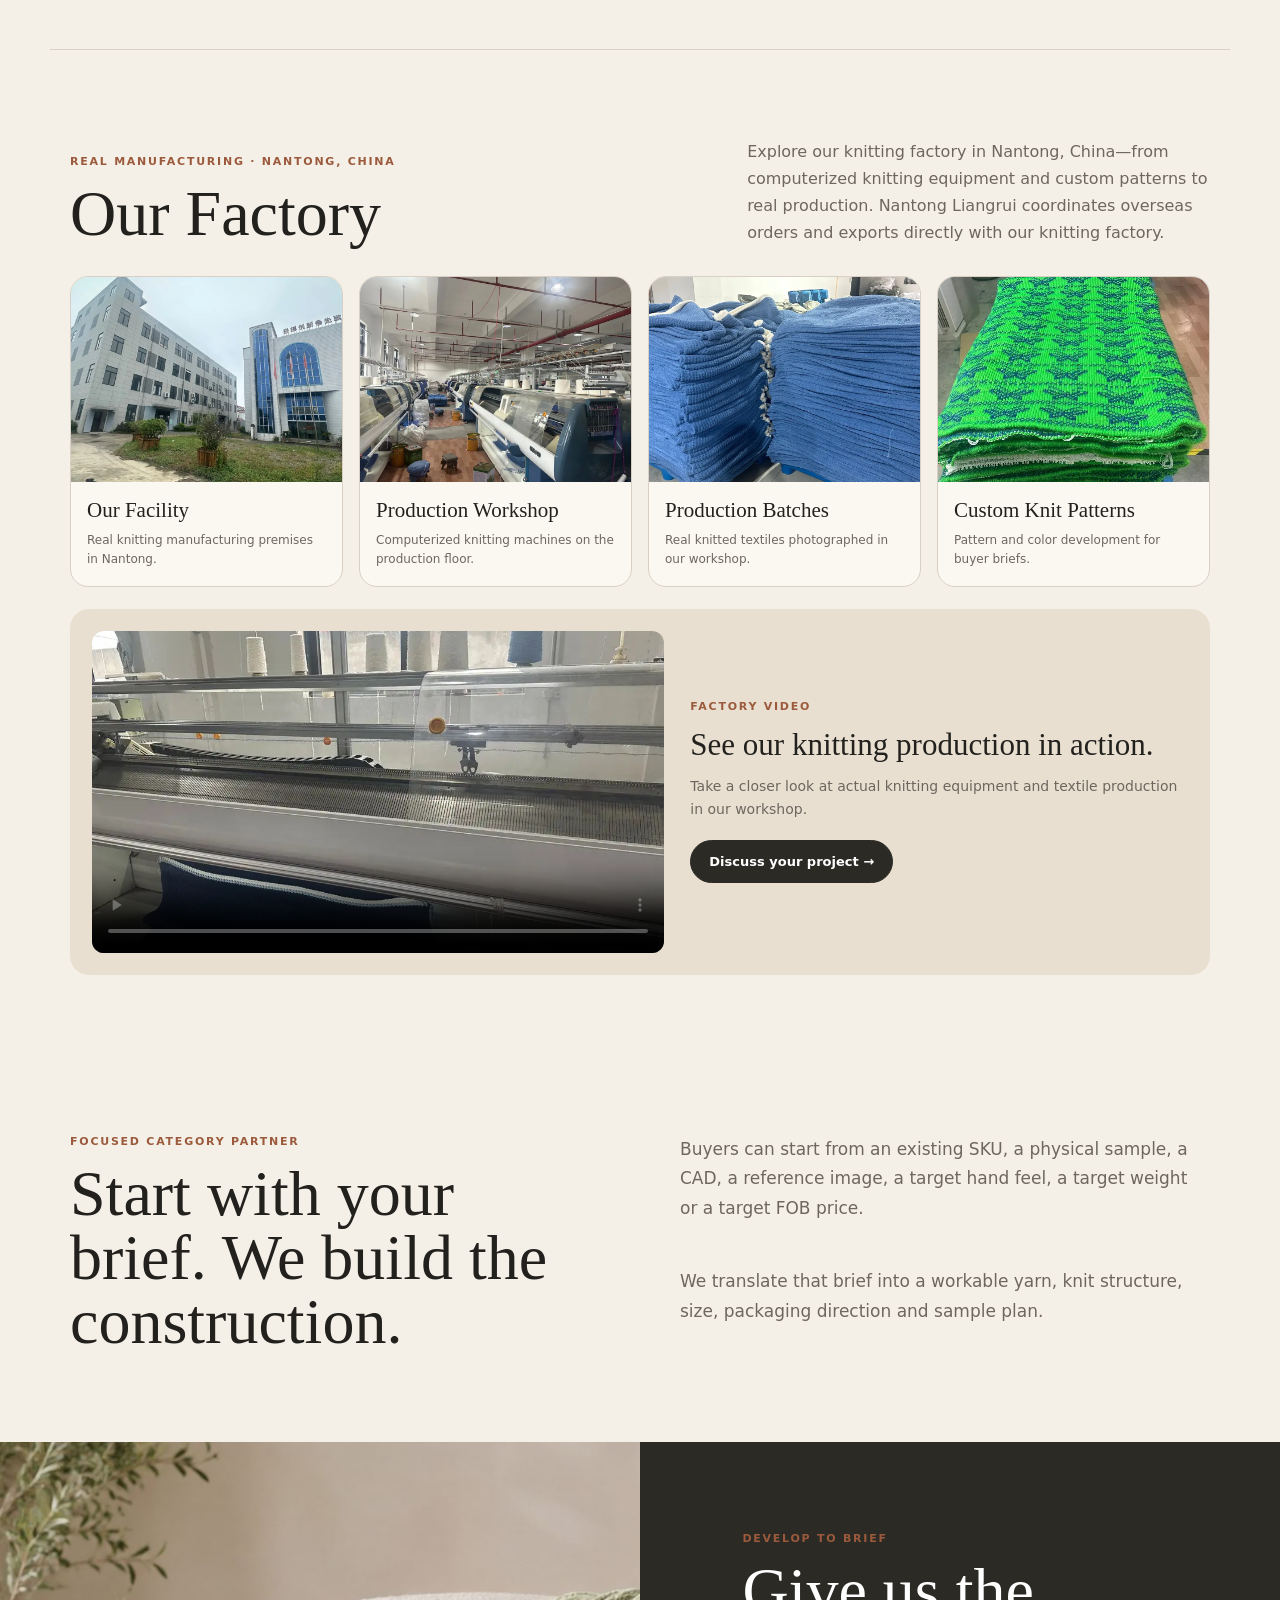
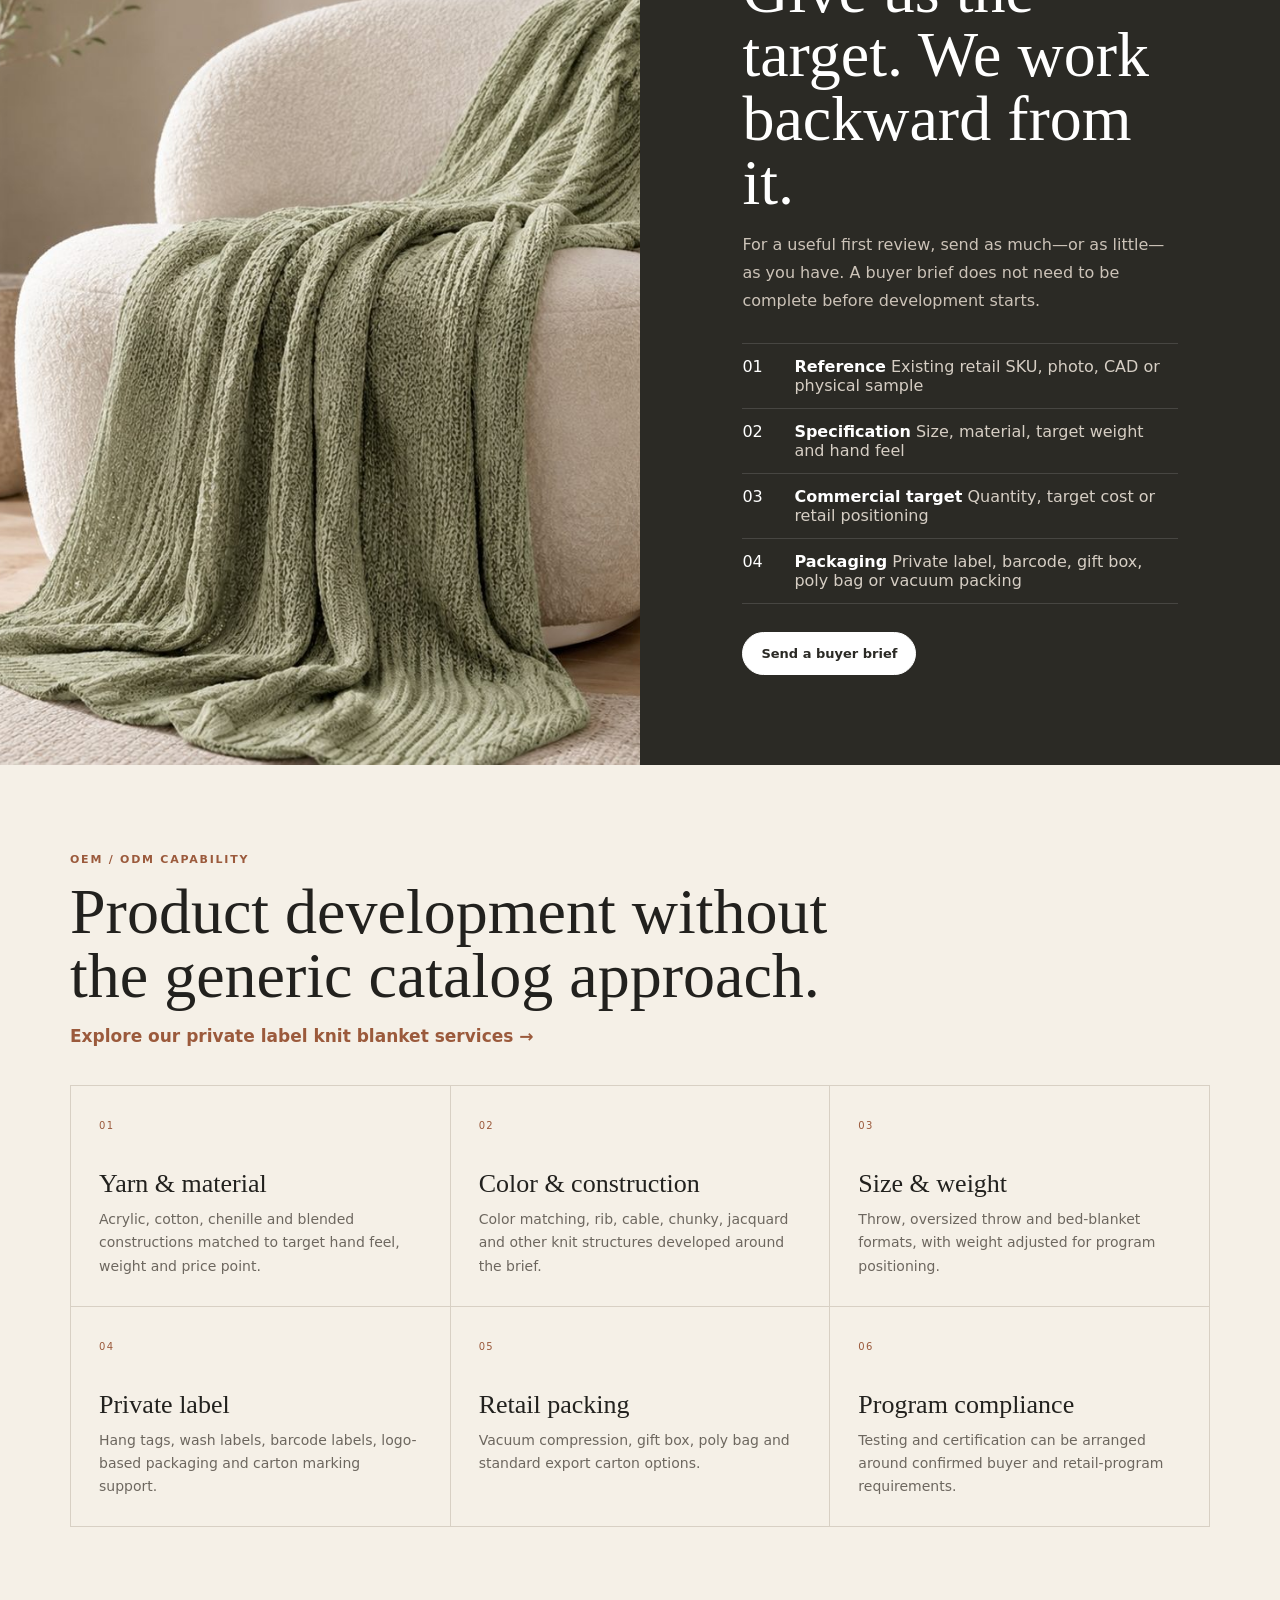
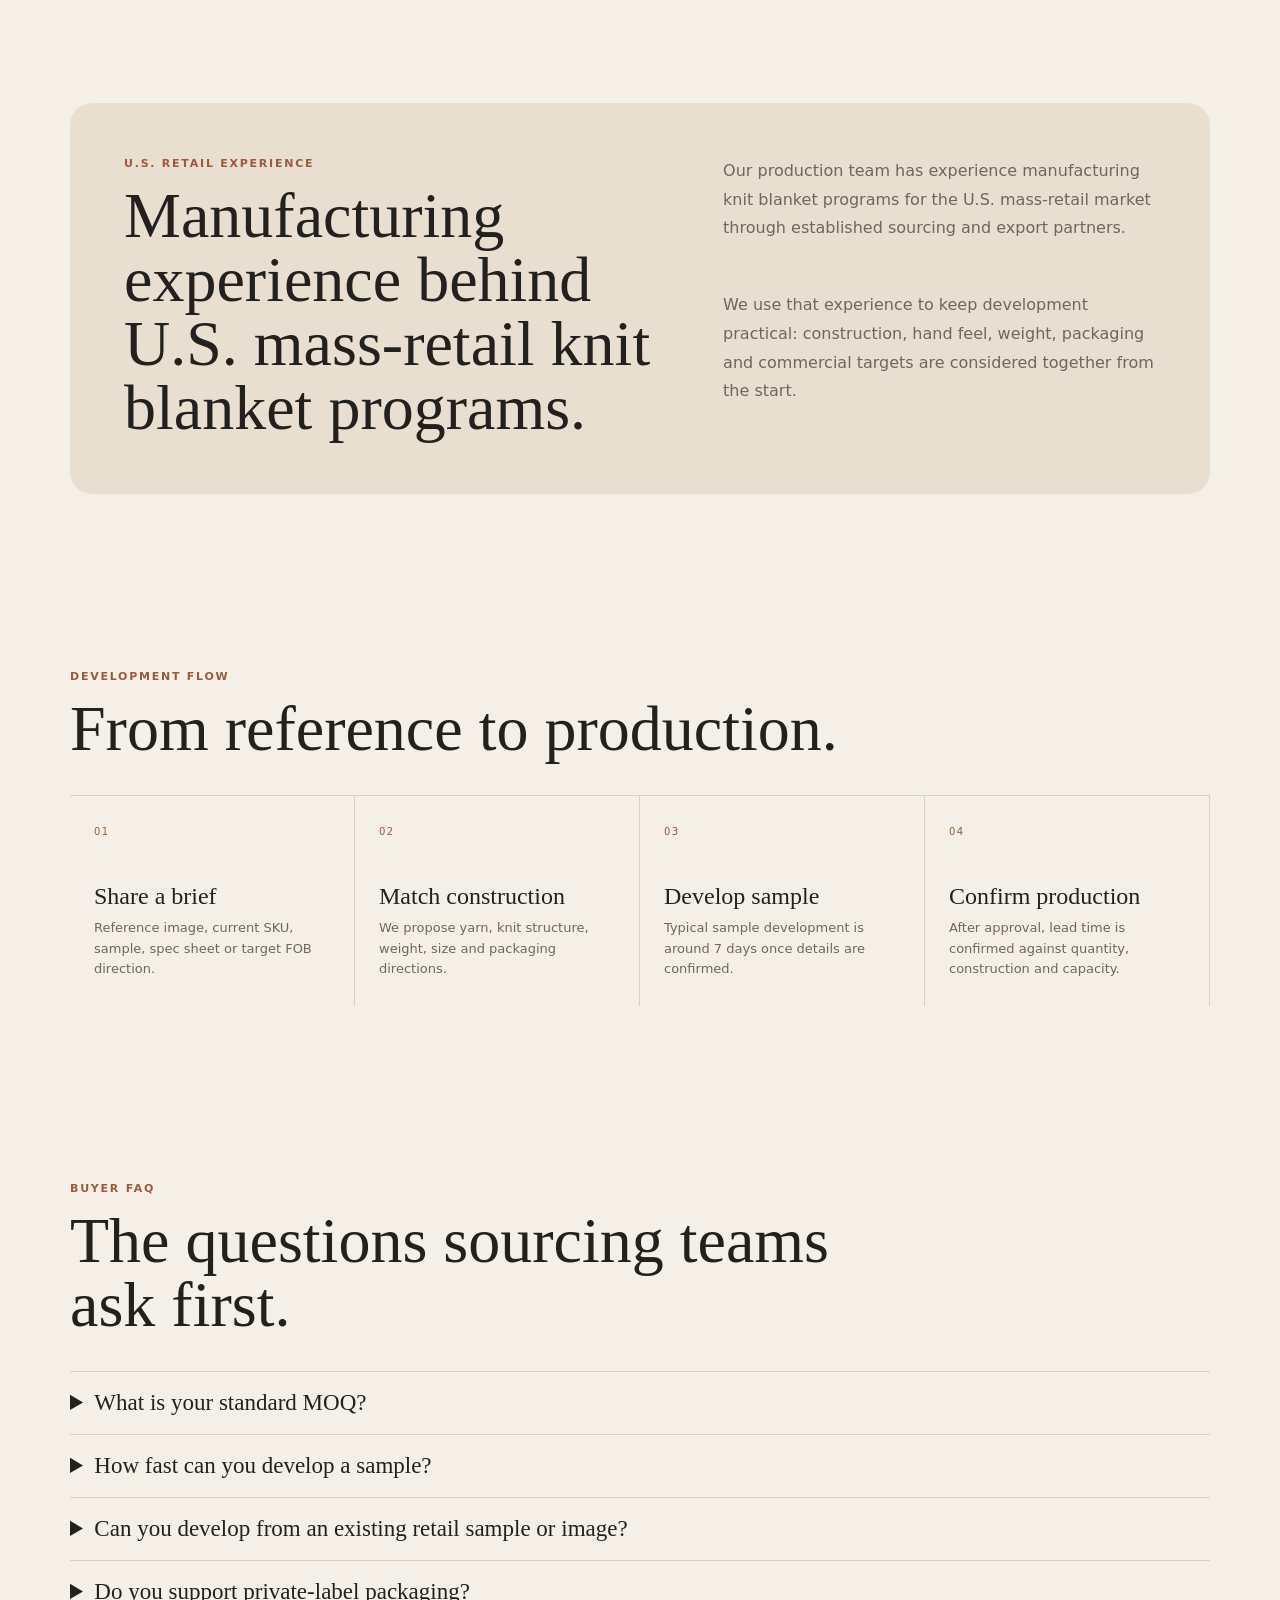
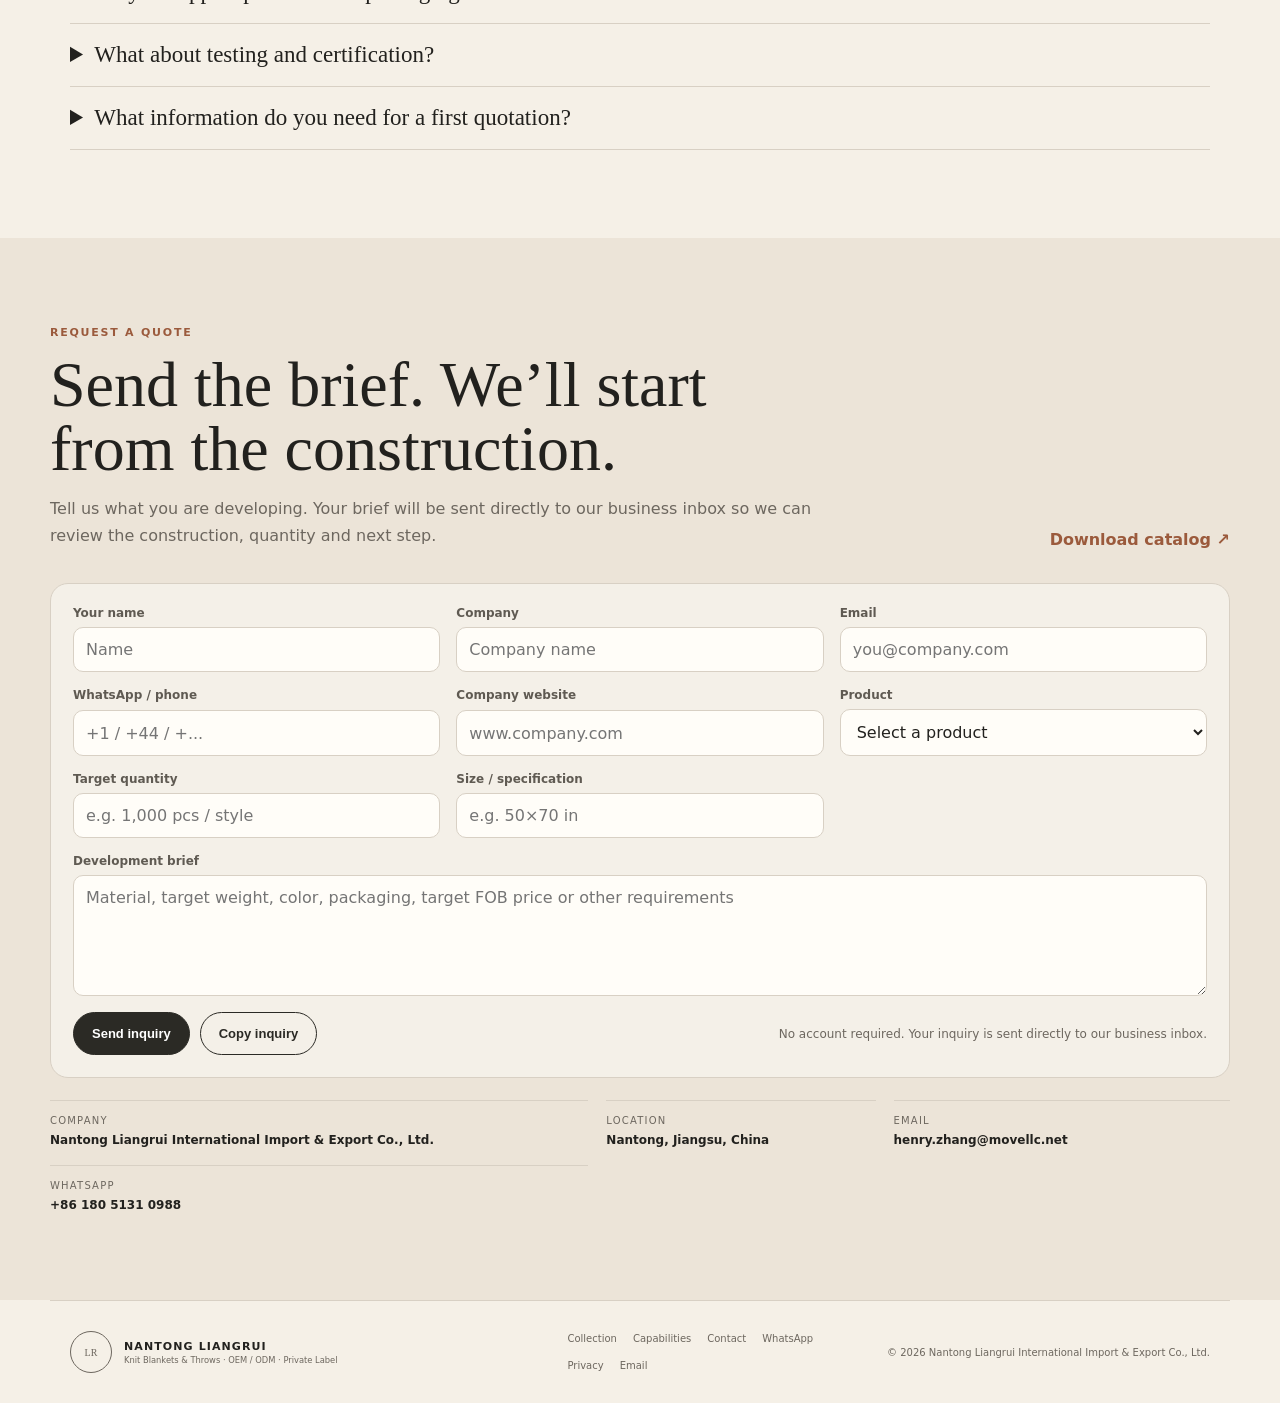
==== commit 59ba1da4: "Copy: describe the knitting factory directly on index.html" ====
--- a/index.html
+++ b/index.html
@@ -141,7 +141,7 @@
           <p class="eyebrow">REAL MANUFACTURING · NANTONG, CHINA</p>
           <h2 id="factory-title">Our Factory</h2>
         </div>
-        <p>Explore our knitting factory in Nantong, China—from computerized knitting equipment and custom patterns to real production. Nantong Liangrui handles overseas orders and export operations for our family-owned manufacturing business.</p>
+        <p>Explore our knitting factory in Nantong, China—from computerized knitting equipment and custom patterns to real production. Nantong Liangrui coordinates overseas orders and exports directly with our knitting factory.</p>
       </div>
       <div class="factory-grid">
         <figure class="factory-item">
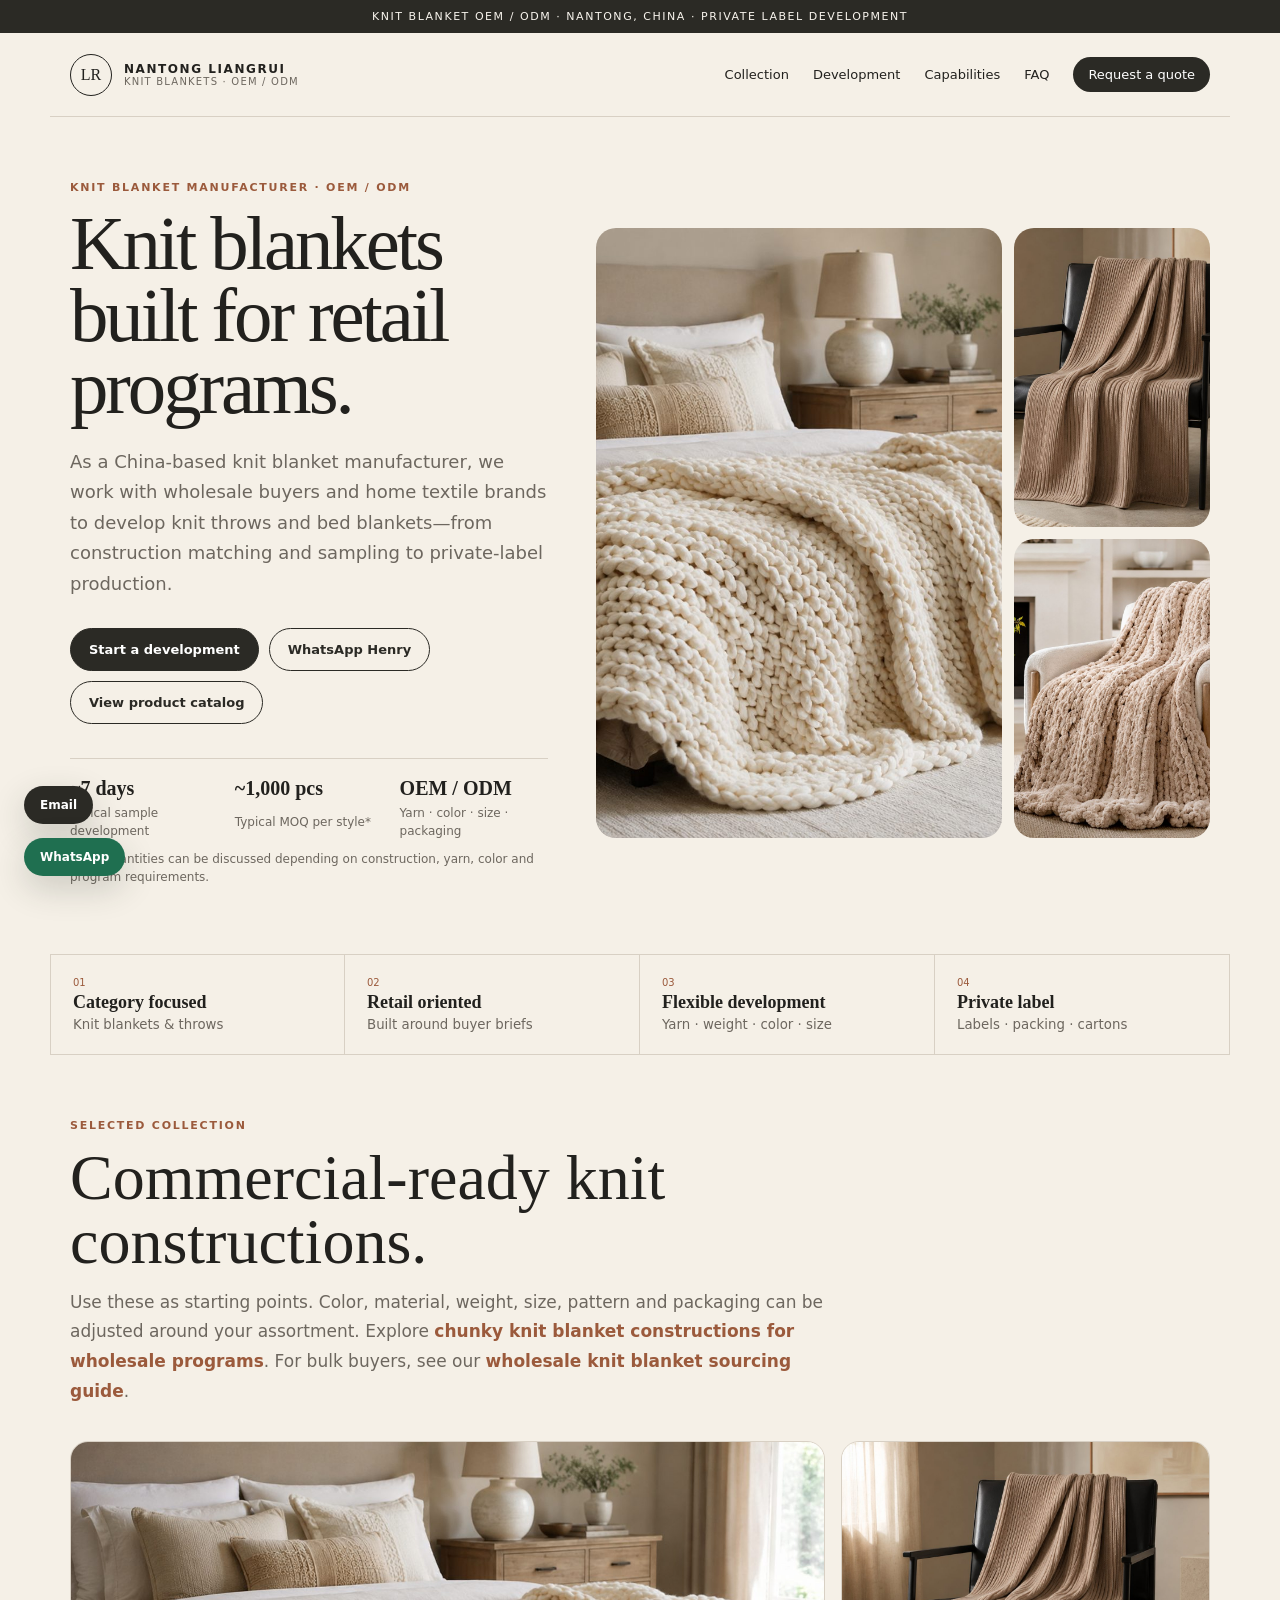
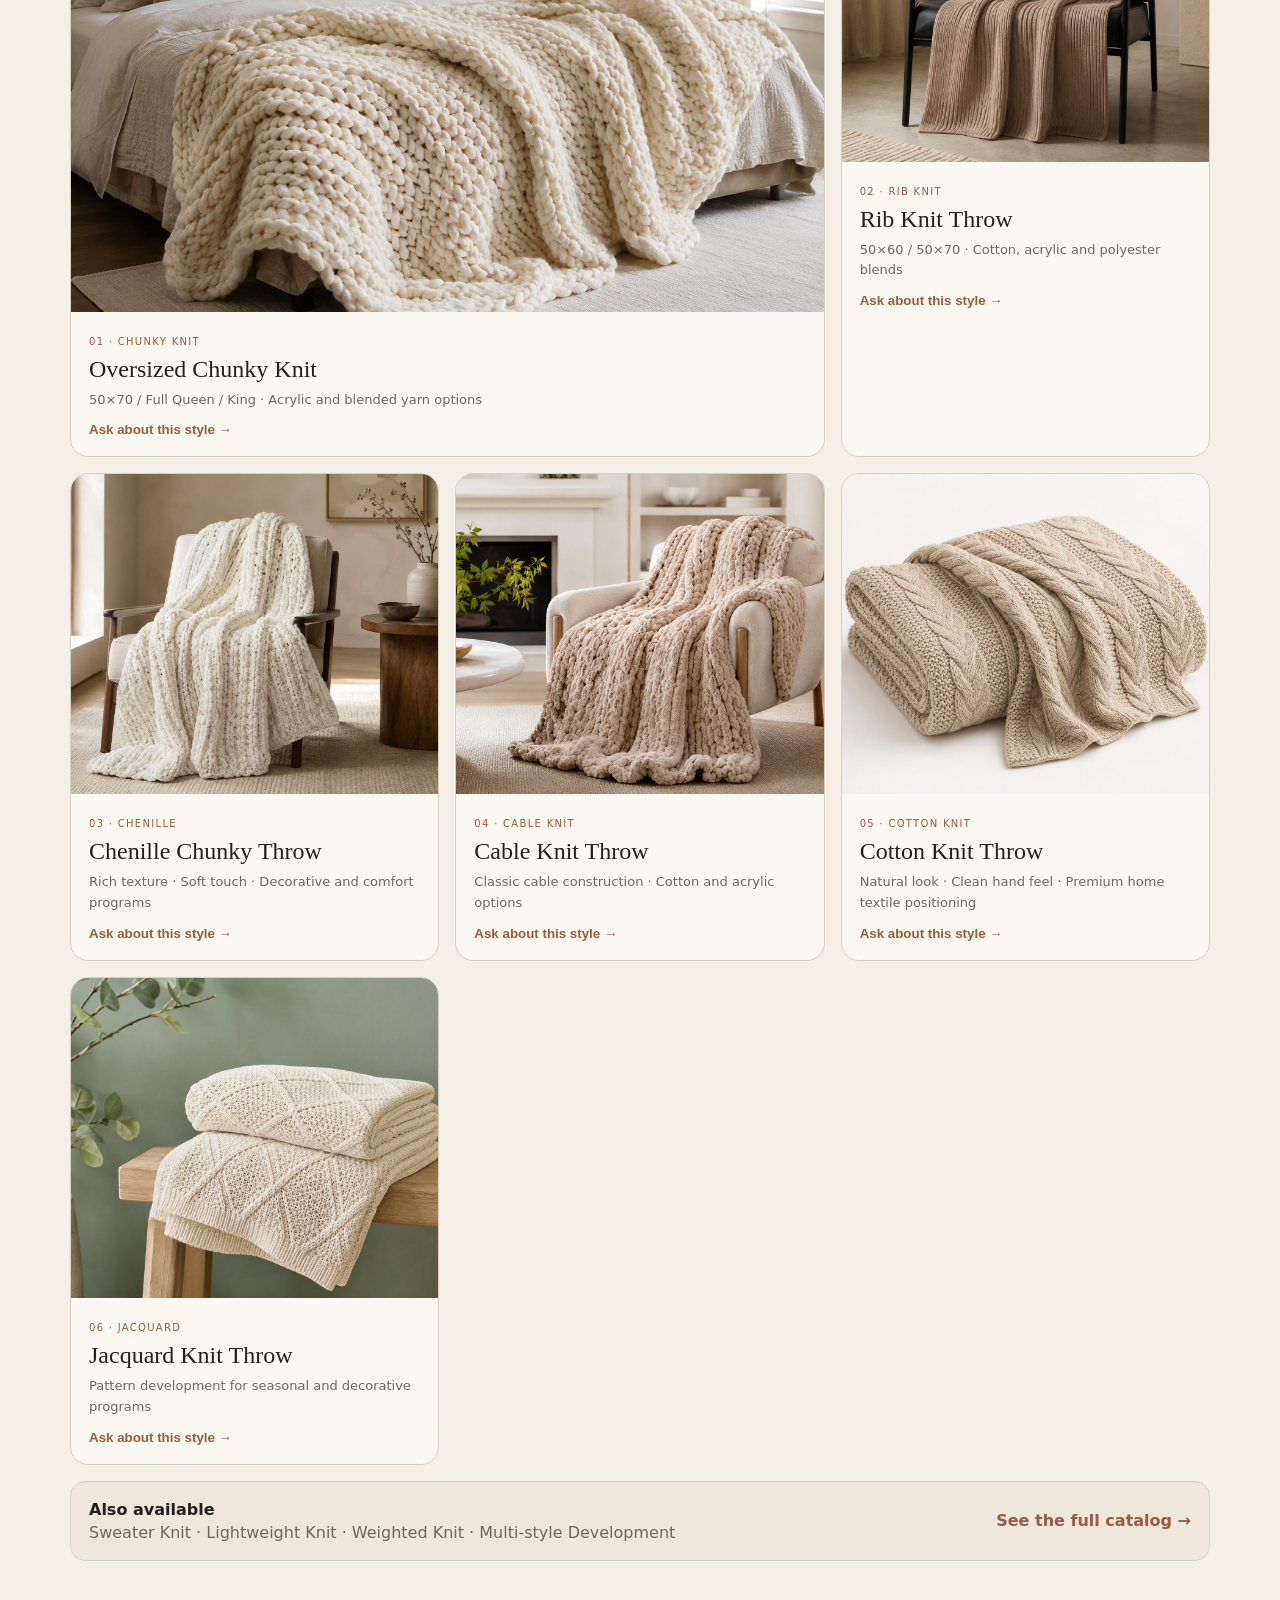
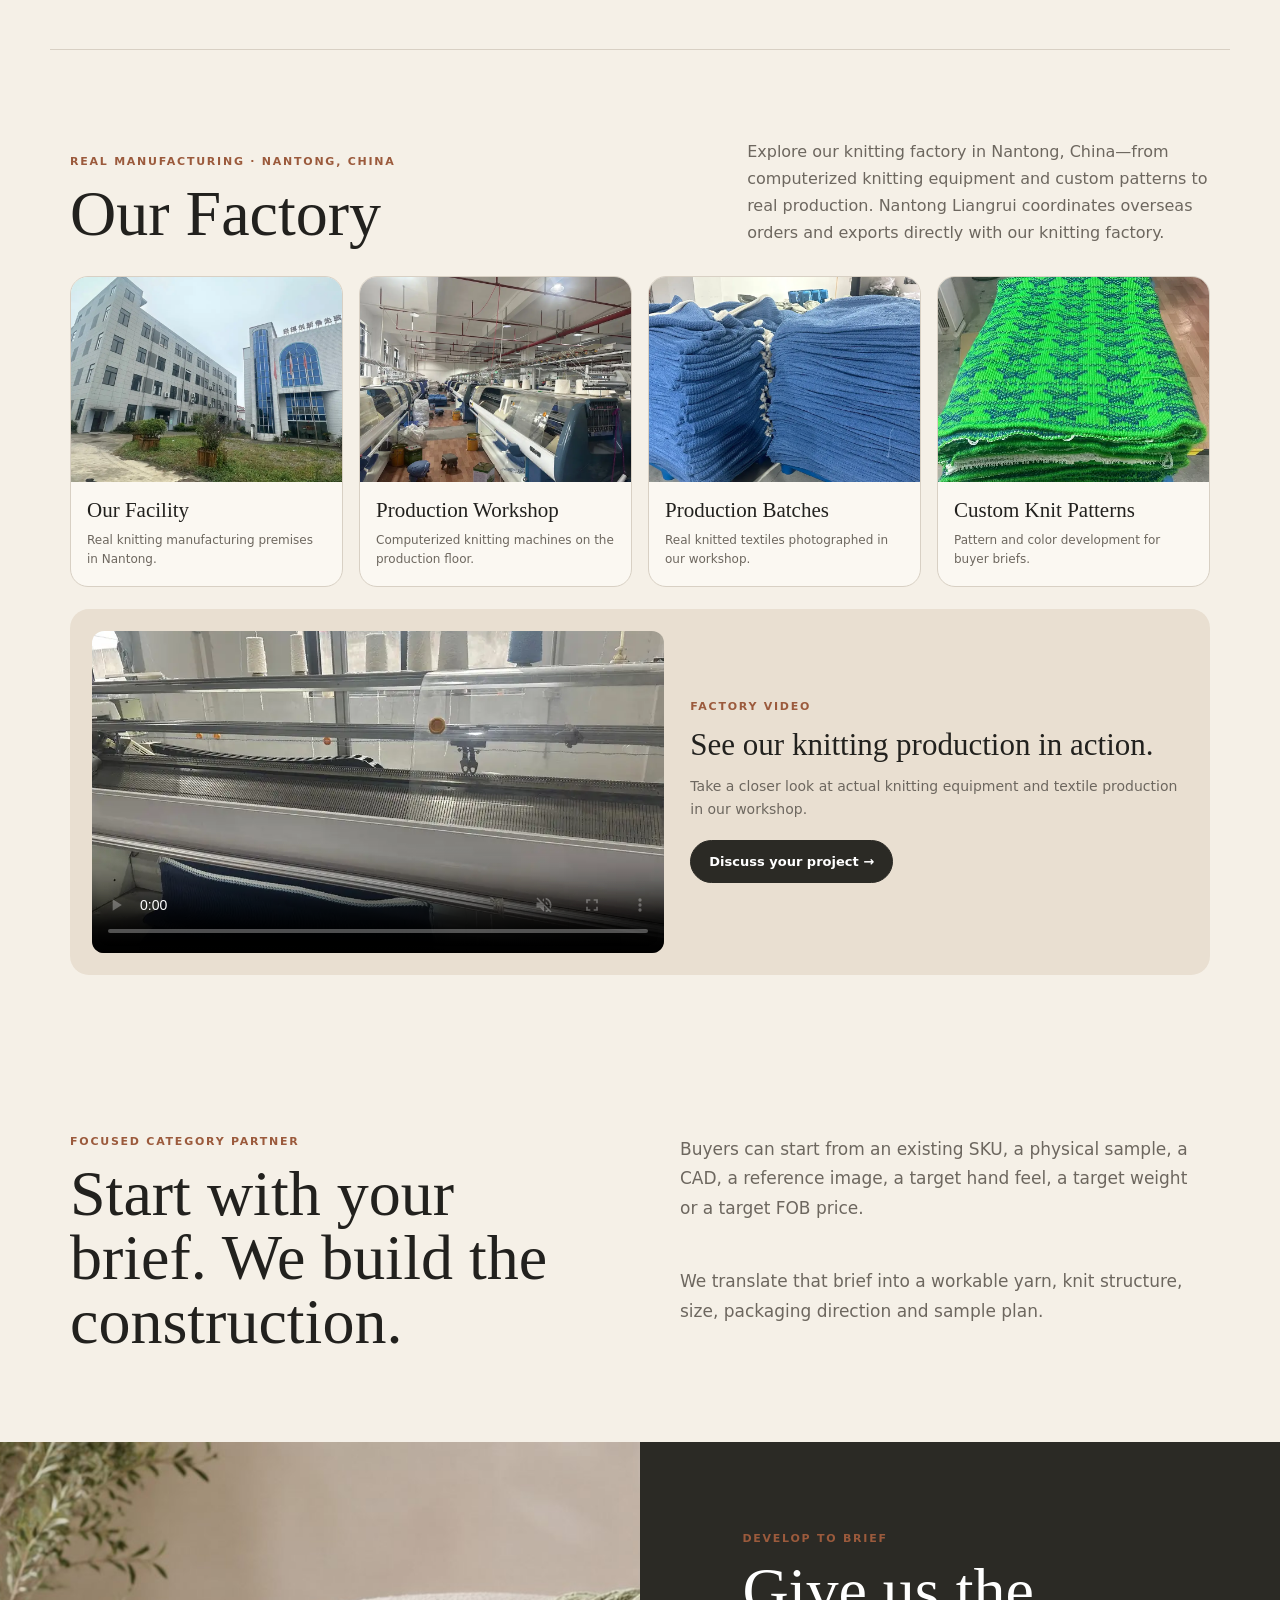
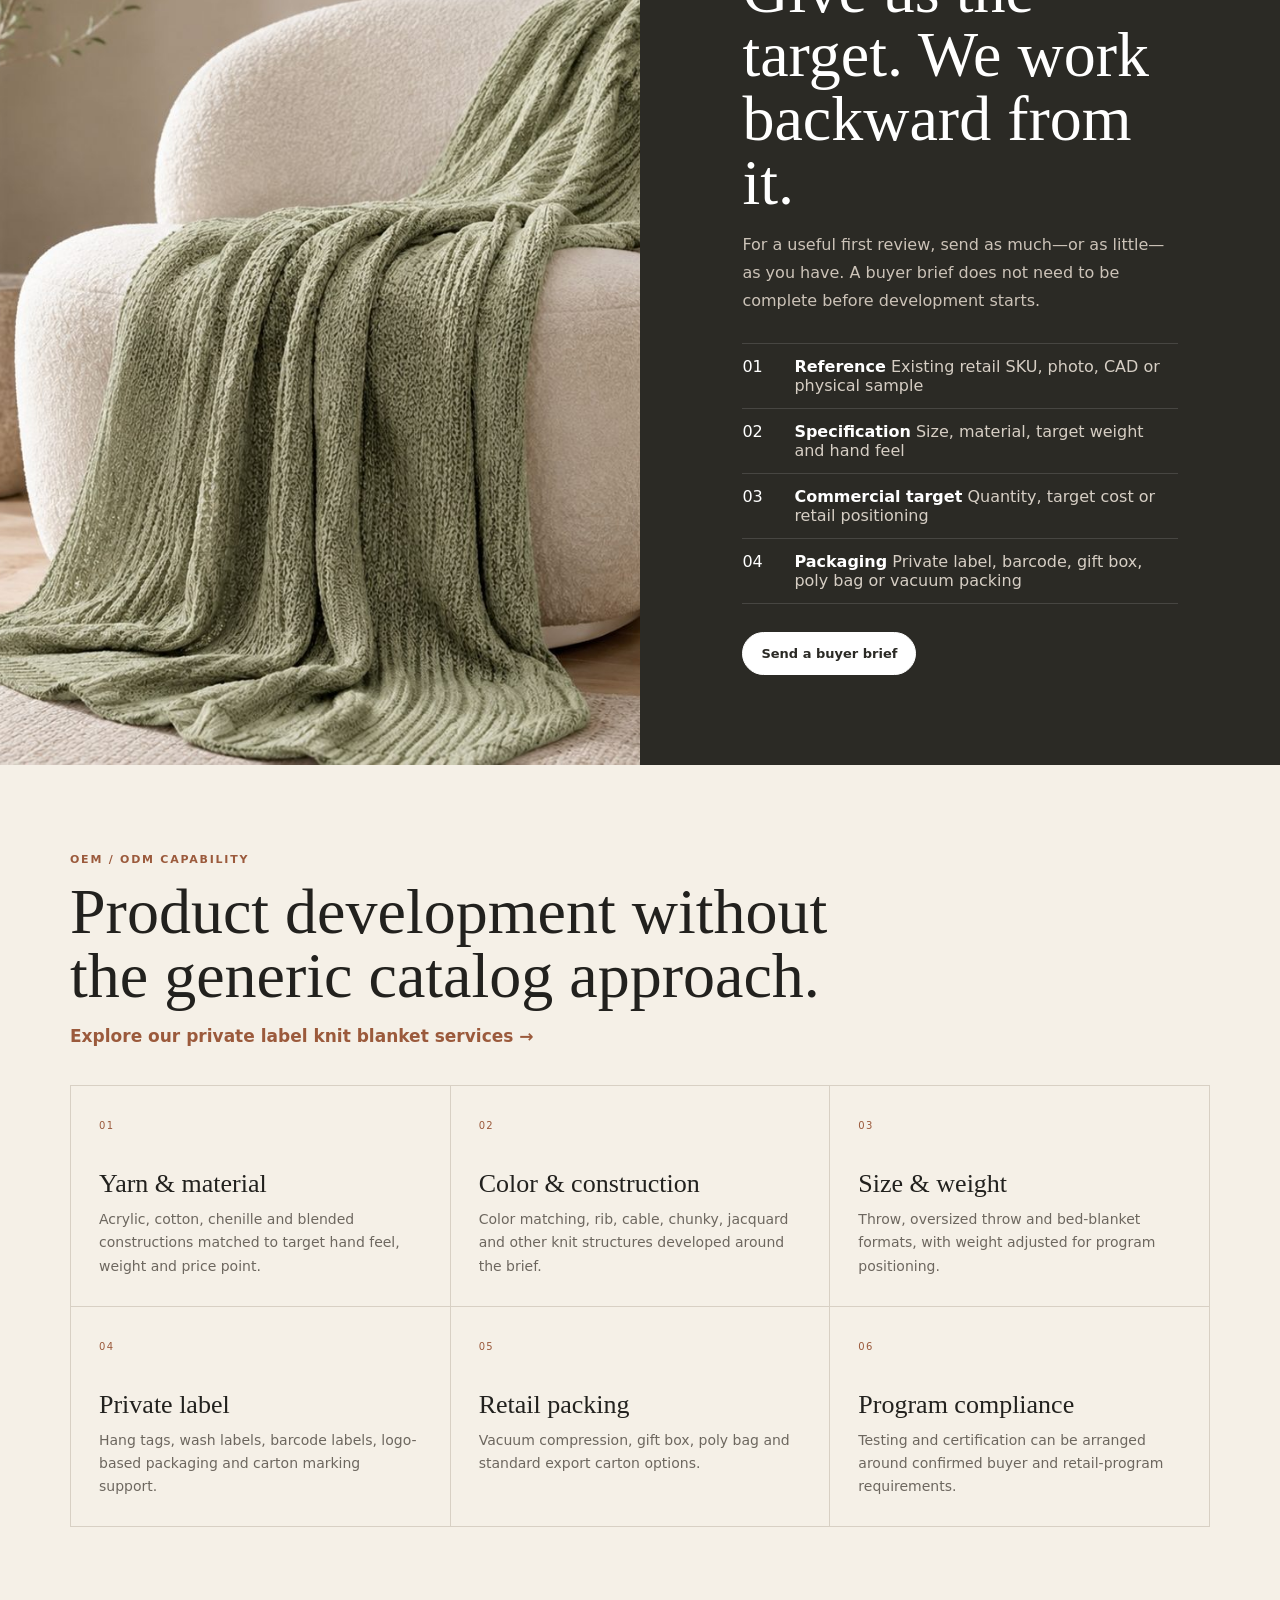
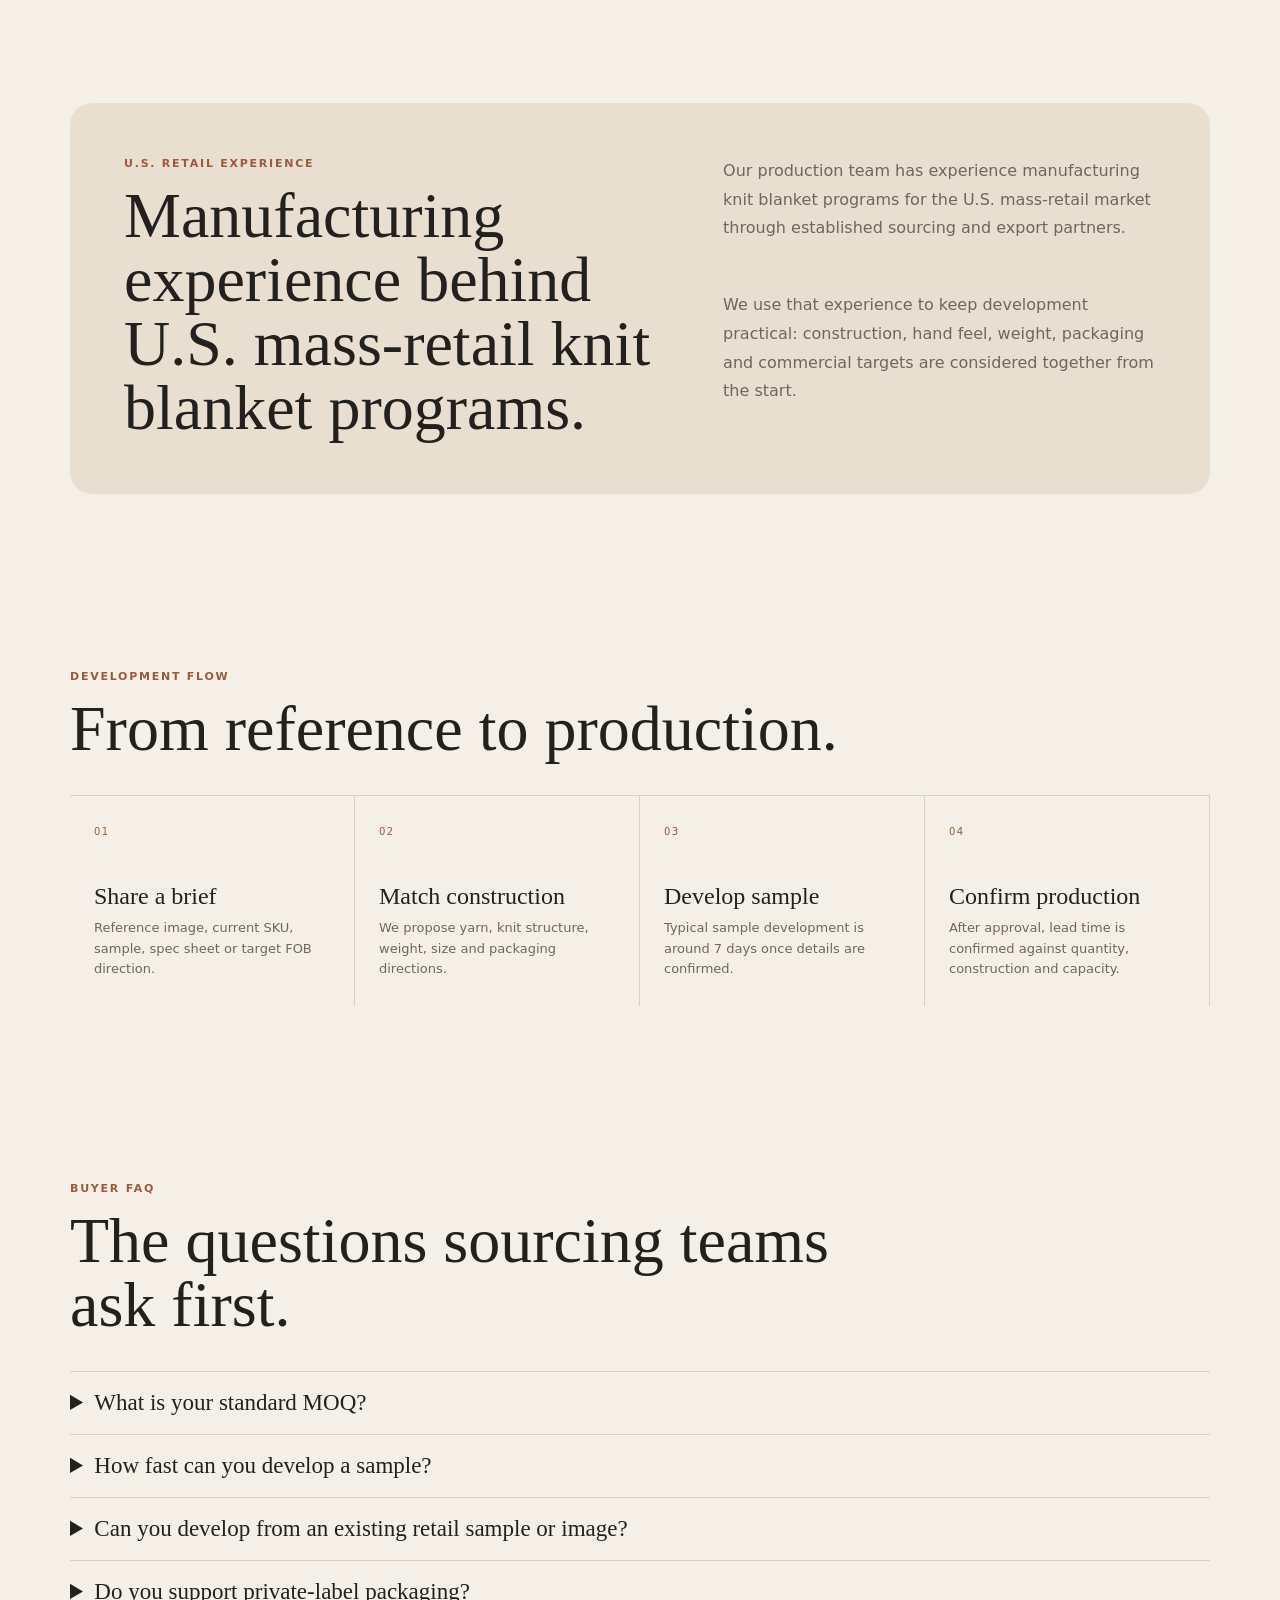
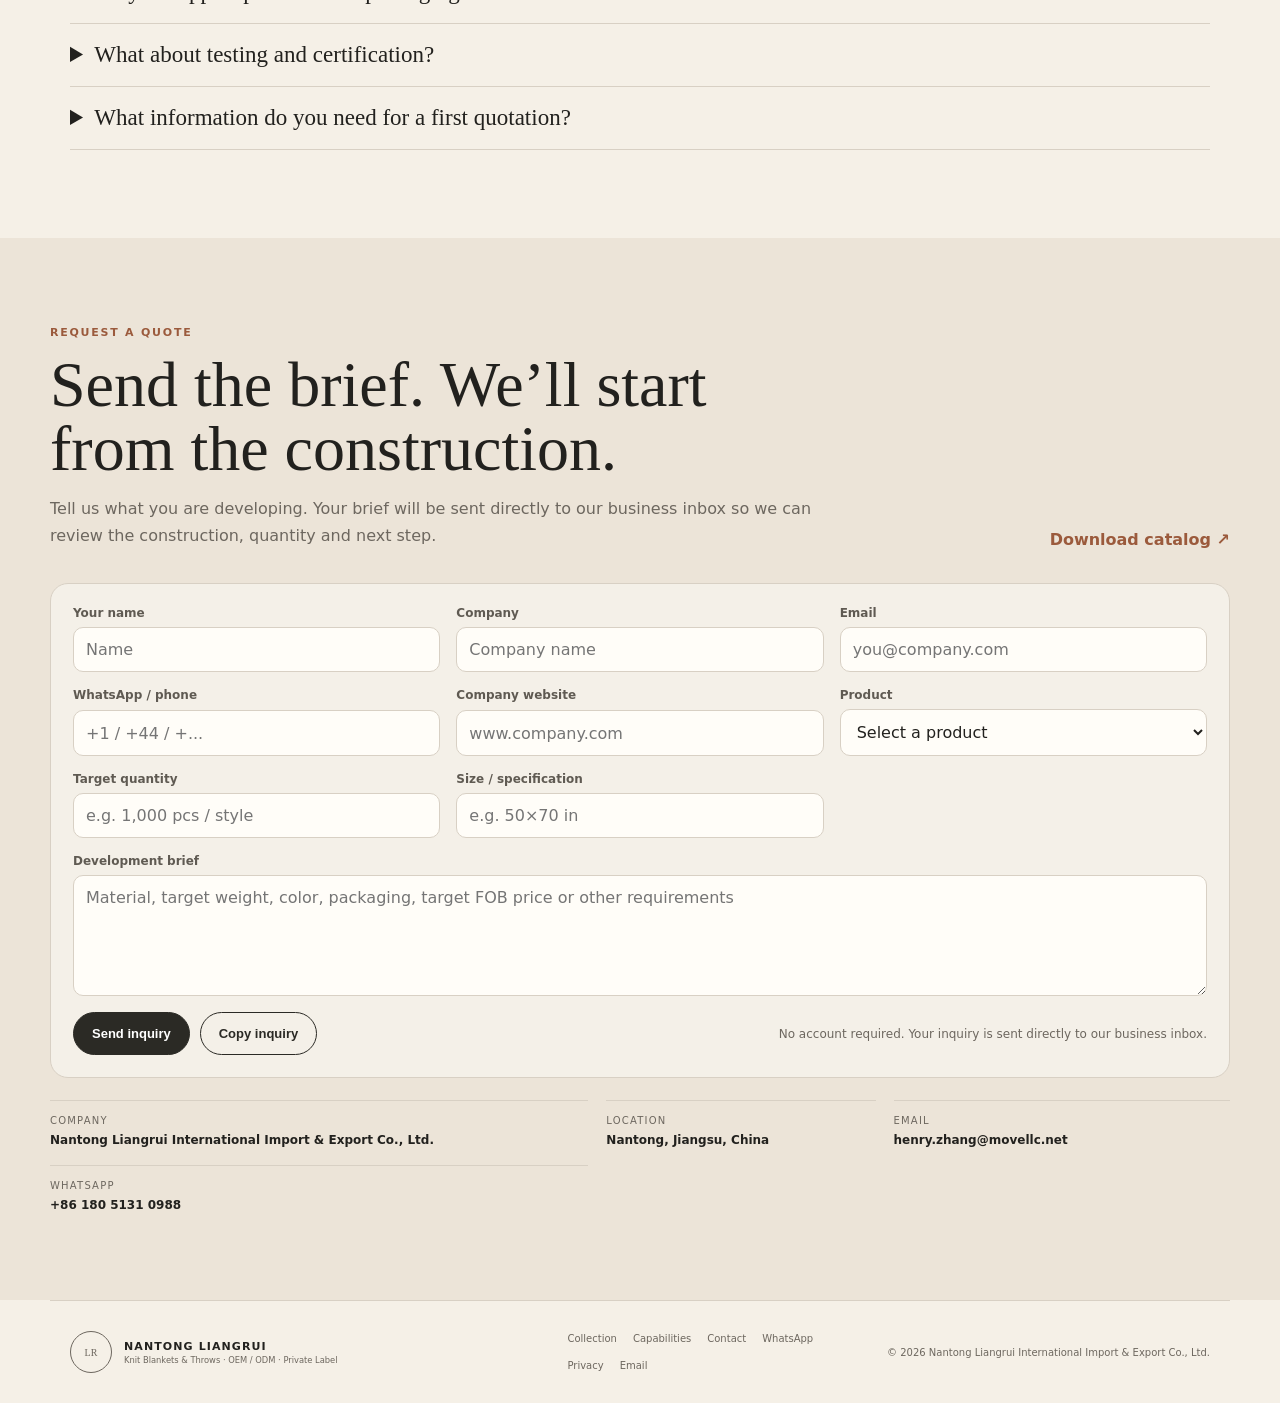
==== commit 6d479735: "Fix inquiry form native submission (index.html)" ====
--- a/index.html
+++ b/index.html
@@ -287,6 +287,6 @@
   <a class="floating-email" href="mailto:henry.zhang@movellc.net?subject=Knit%20Blanket%20Inquiry%20from%20LiangruiHome.com" aria-label="Email Henry Zhang">Email</a>
   <a class="floating-whatsapp" href="https://wa.me/8618051310988?text=Hi%20Henry%2C%20I%20found%20LiangruiHome.com%20and%20would%20like%20to%20discuss%20a%20knit%20blanket%20program." target="_blank" rel="noopener" aria-label="Chat with Henry on WhatsApp">WhatsApp</a>
   <a class="floating-inquiry" href="#inquiry" aria-label="Request a quote">Request a quote</a>
-<script src="script.js?v=20261014c"></script>
+<script src="script.js?v=20261105-rfq-native"></script>
 </body>
 </html>
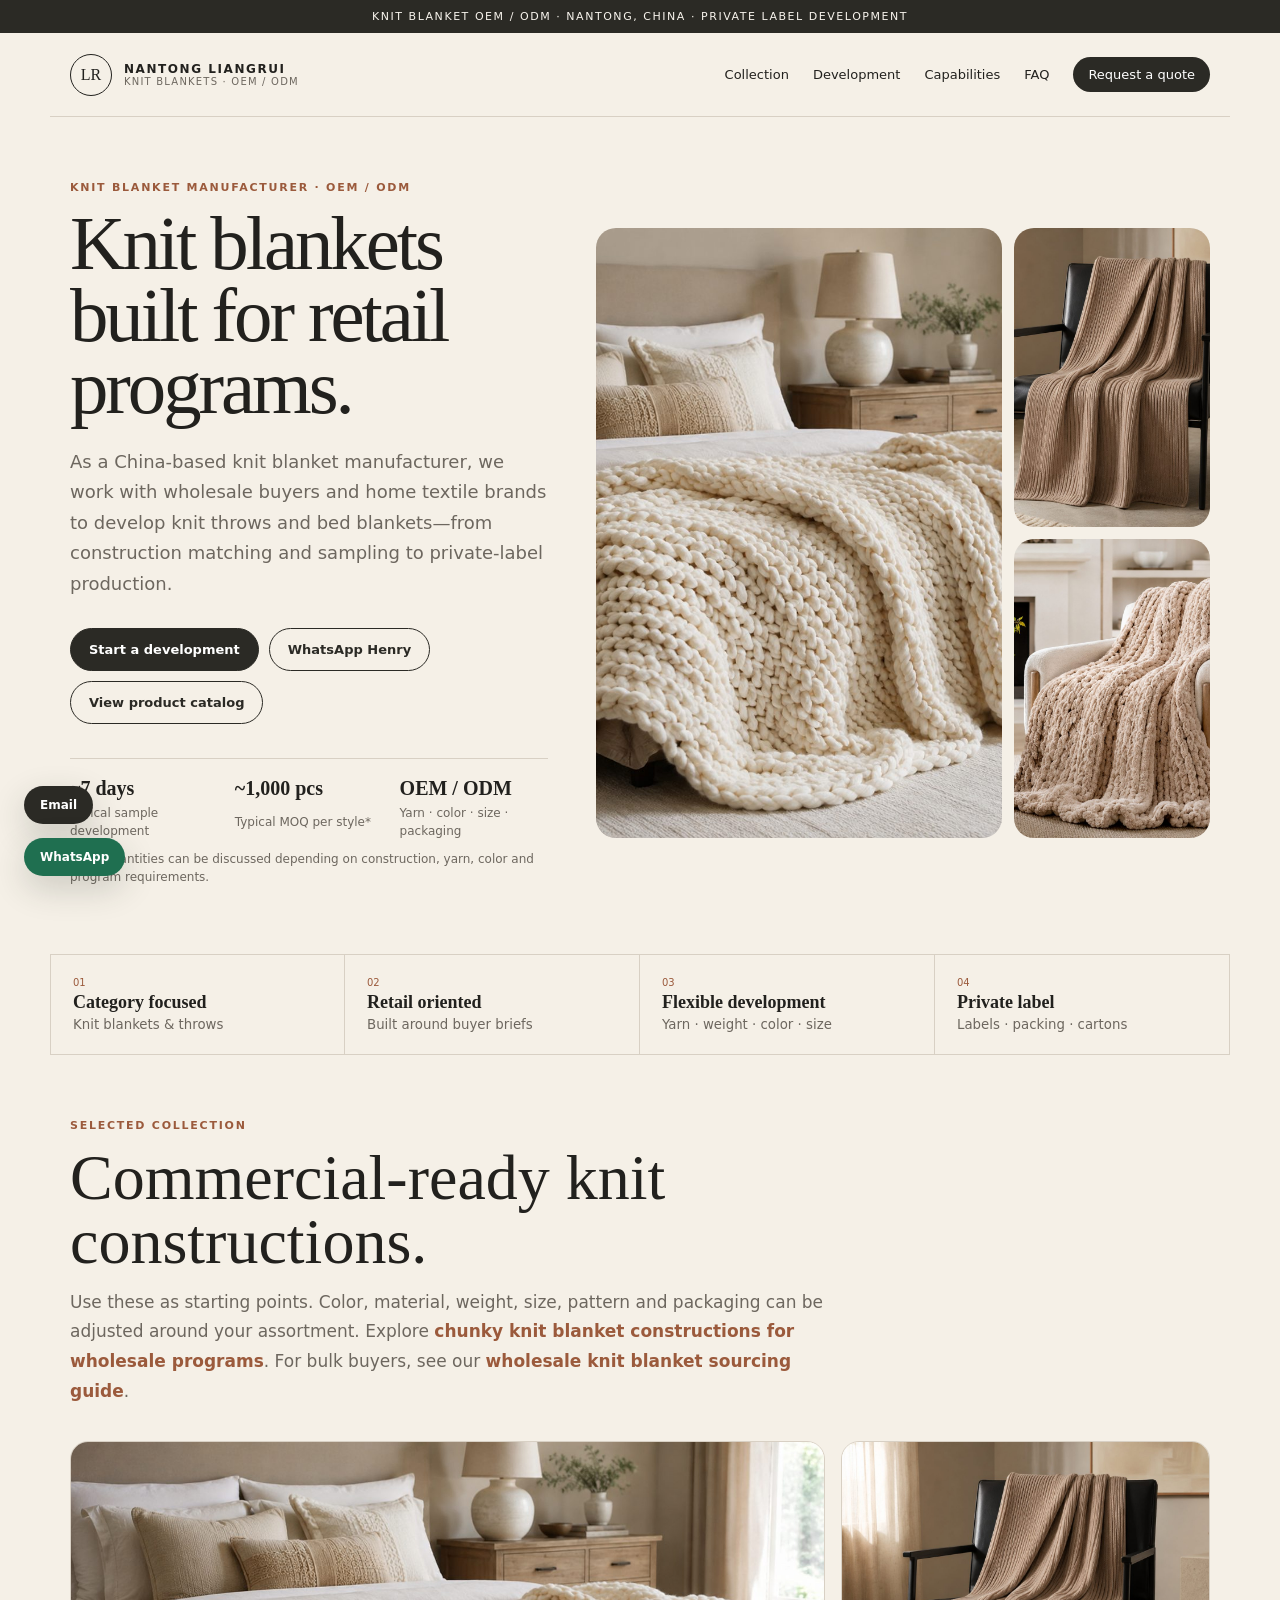
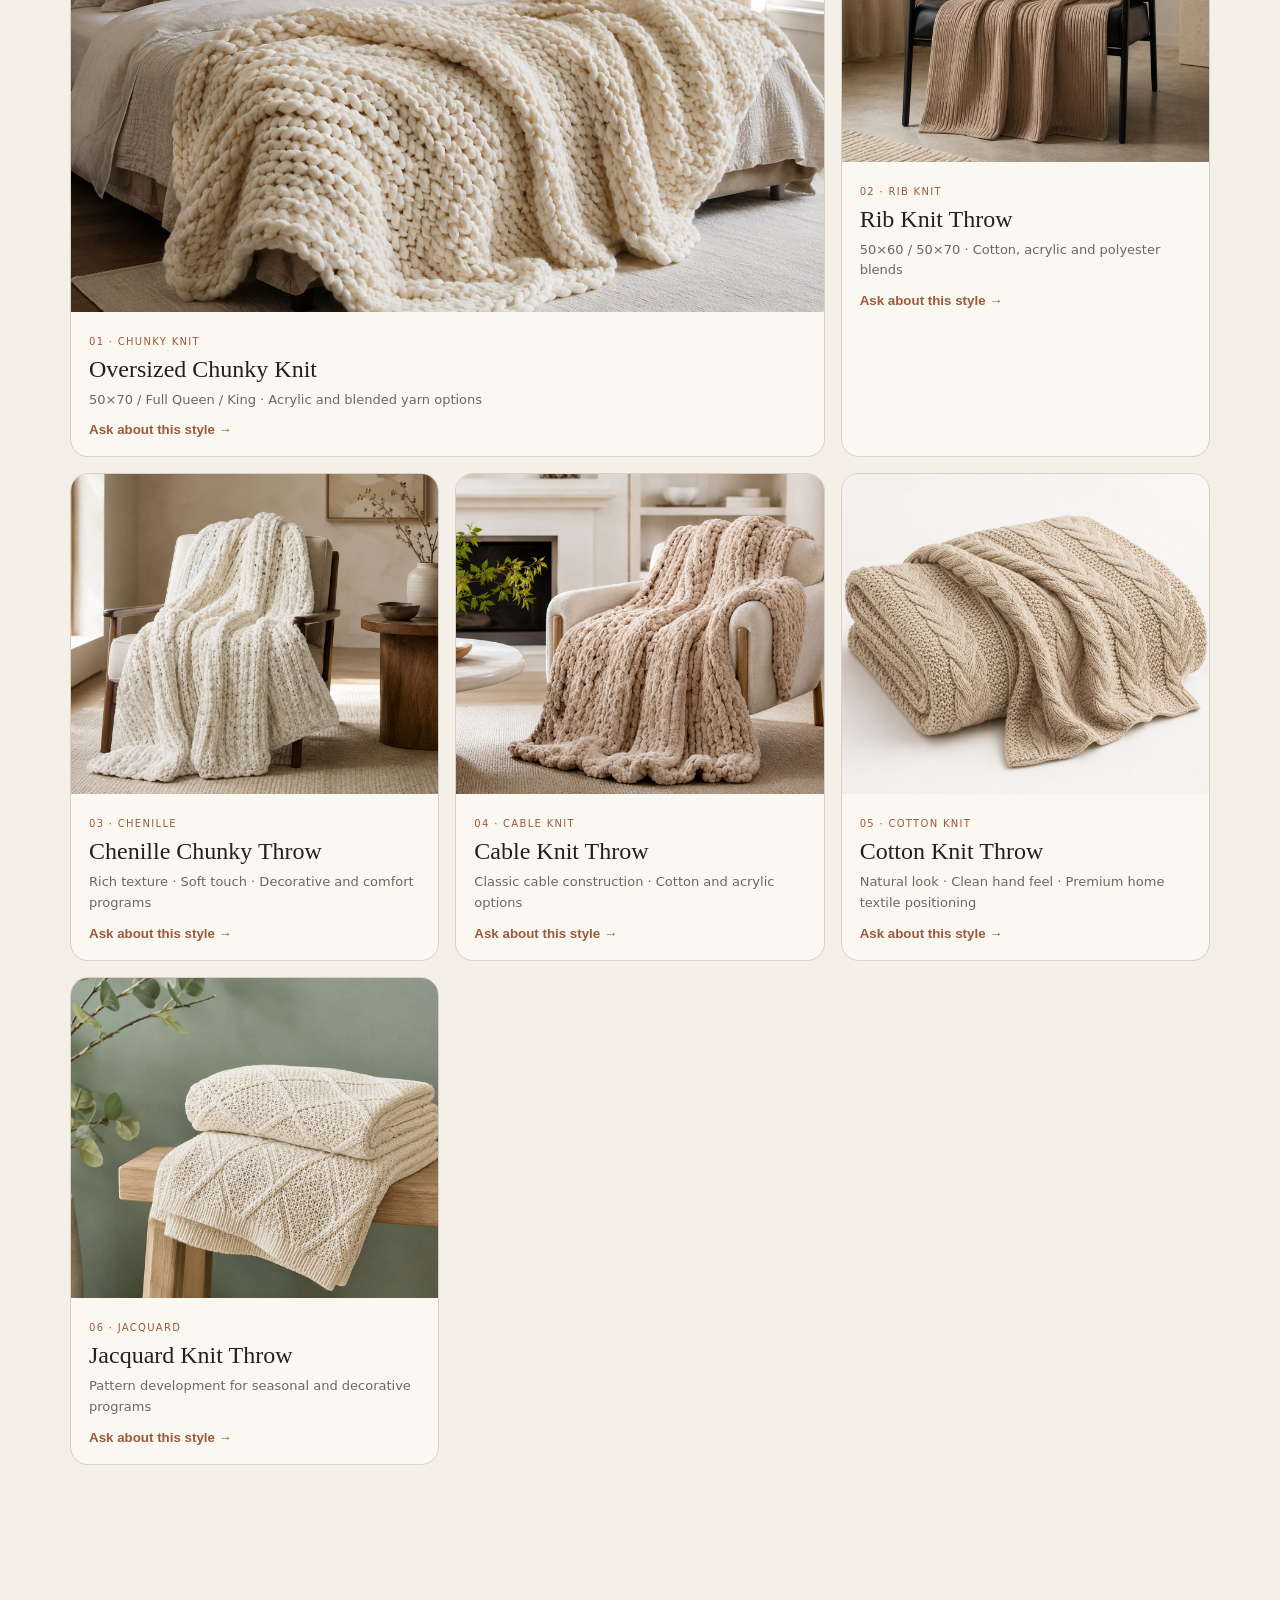
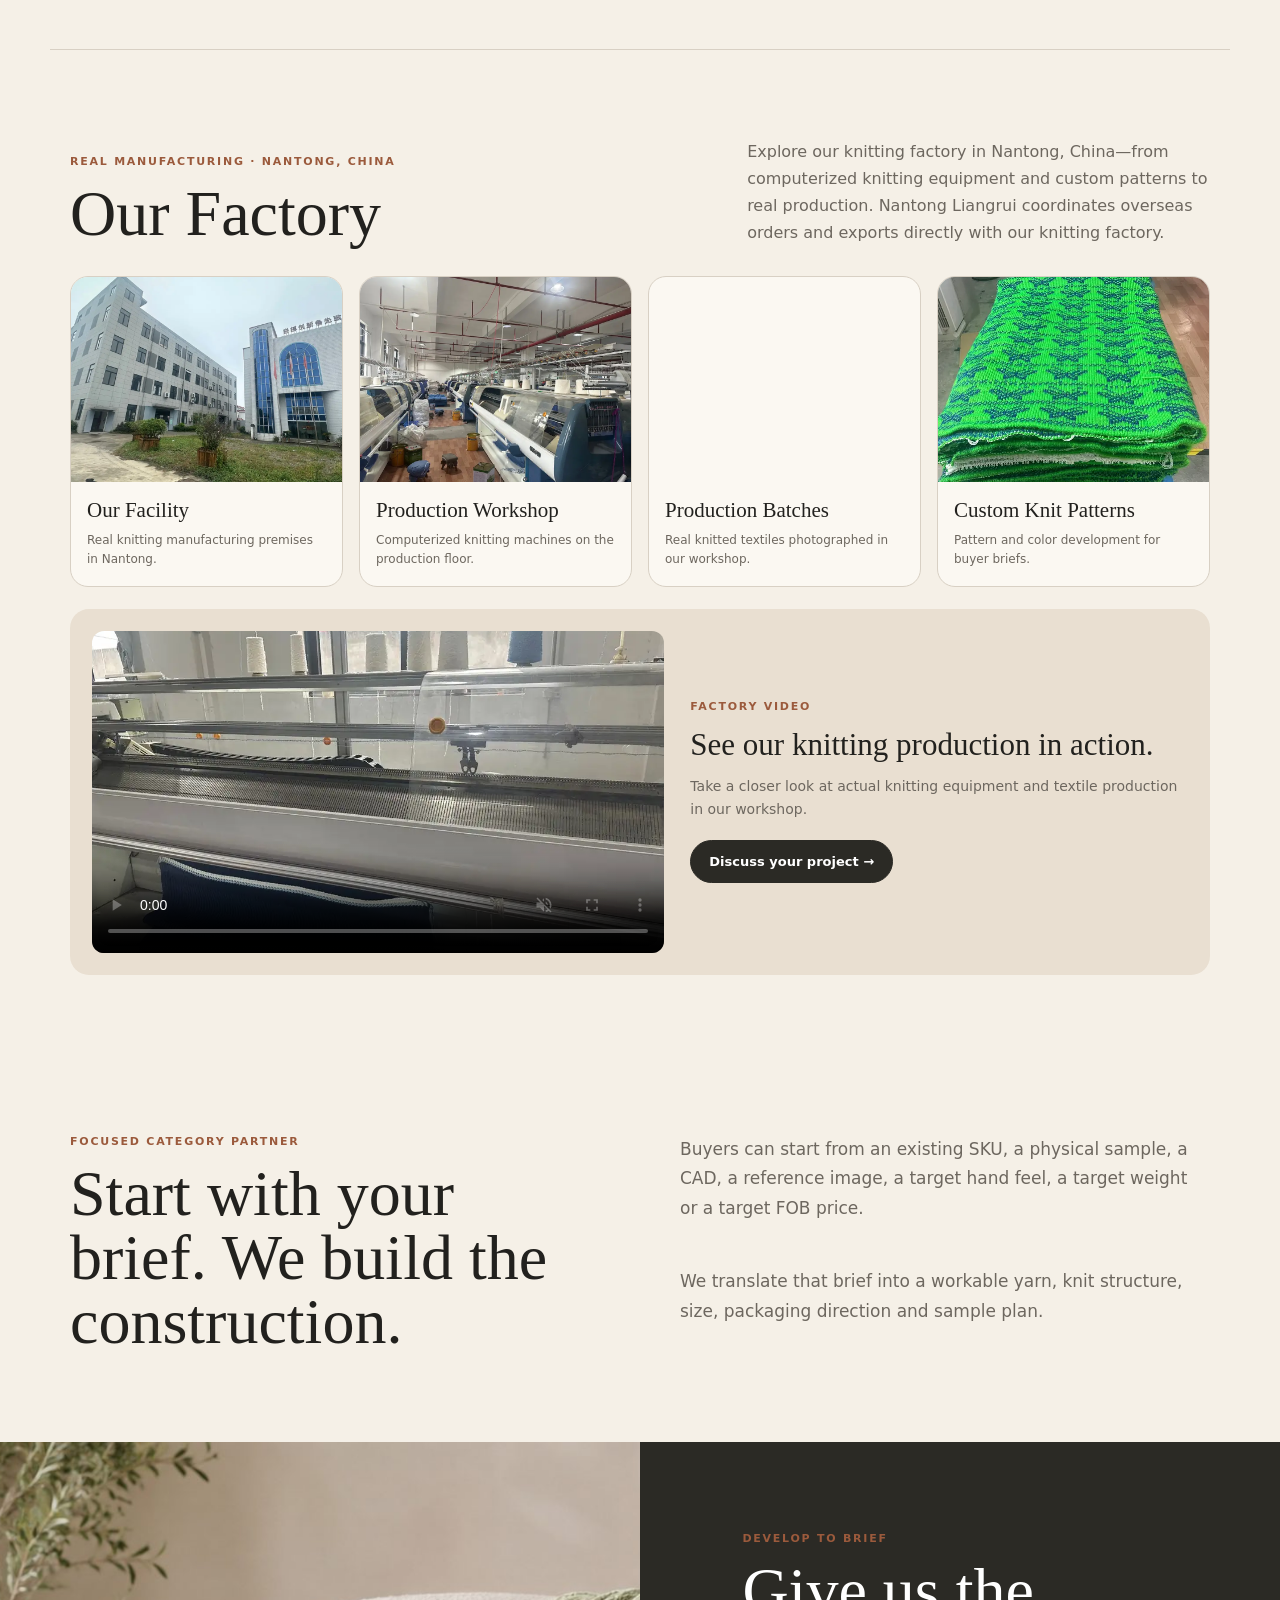
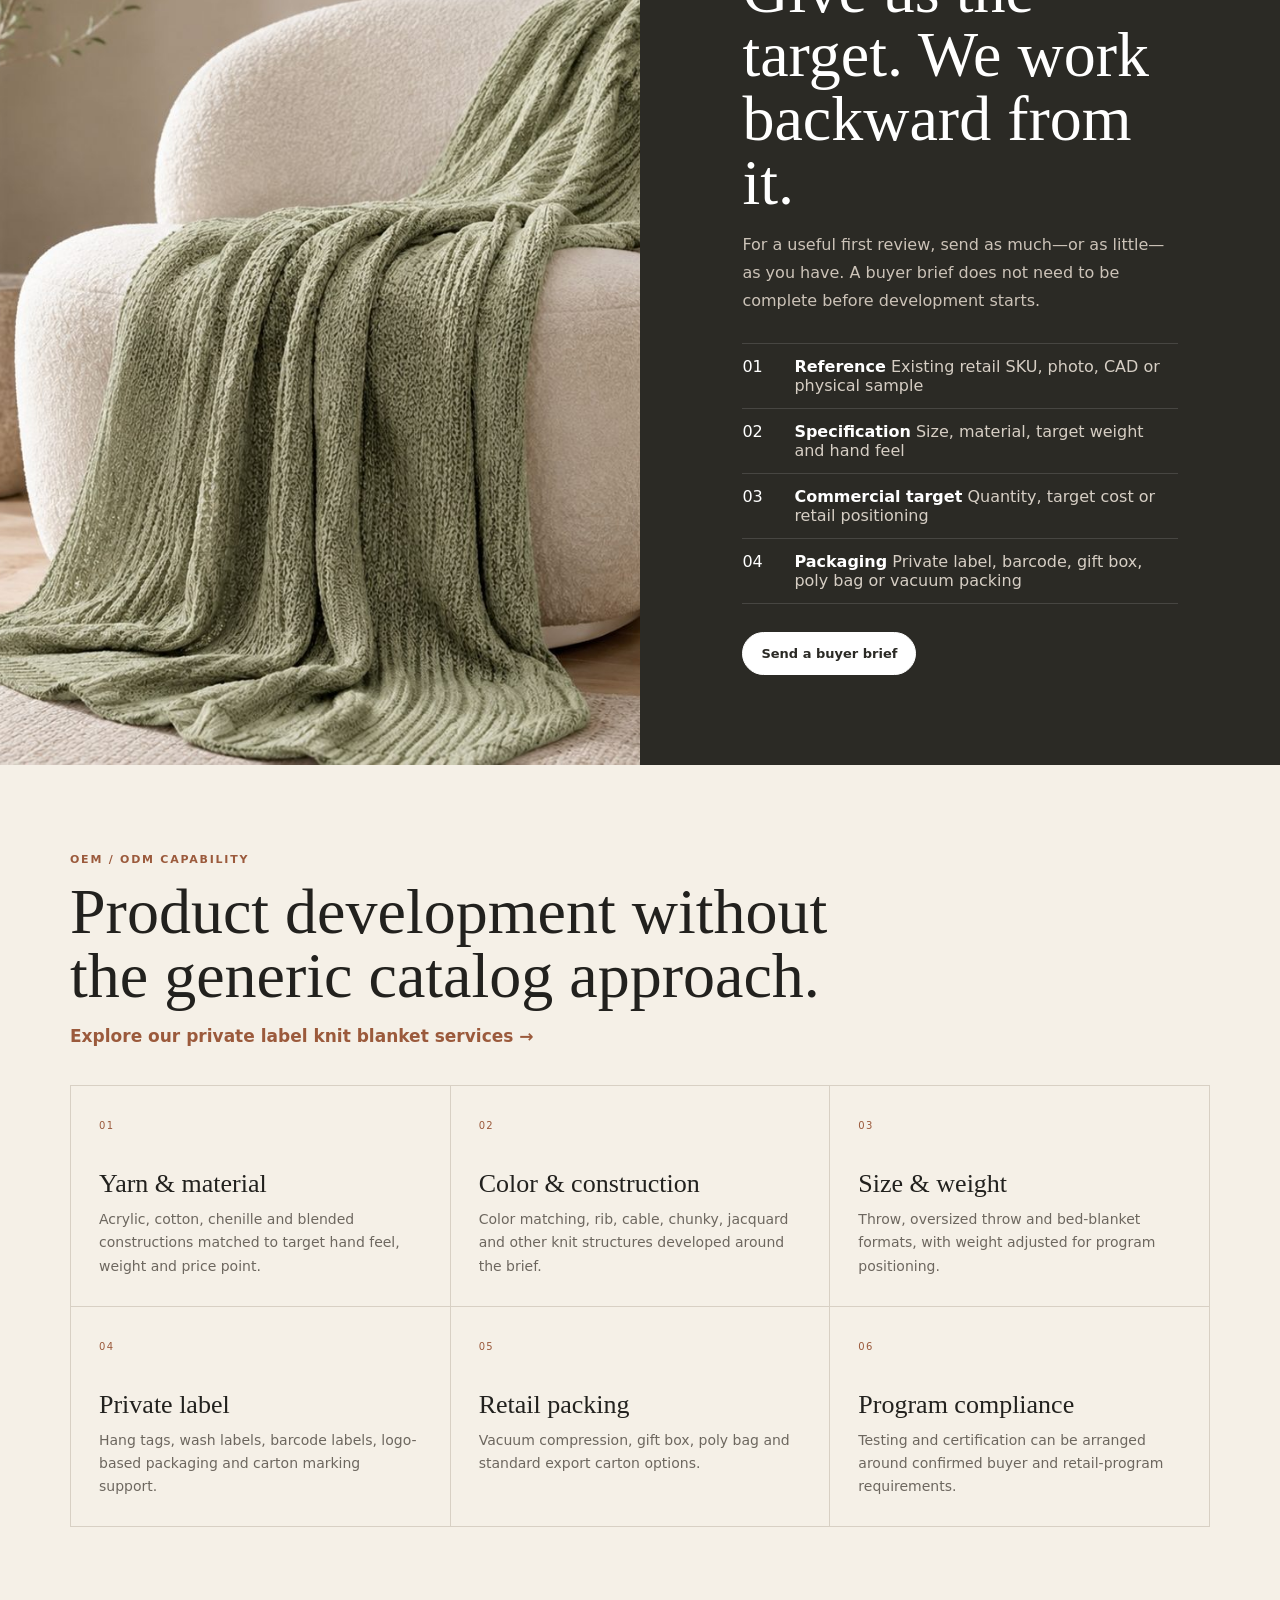
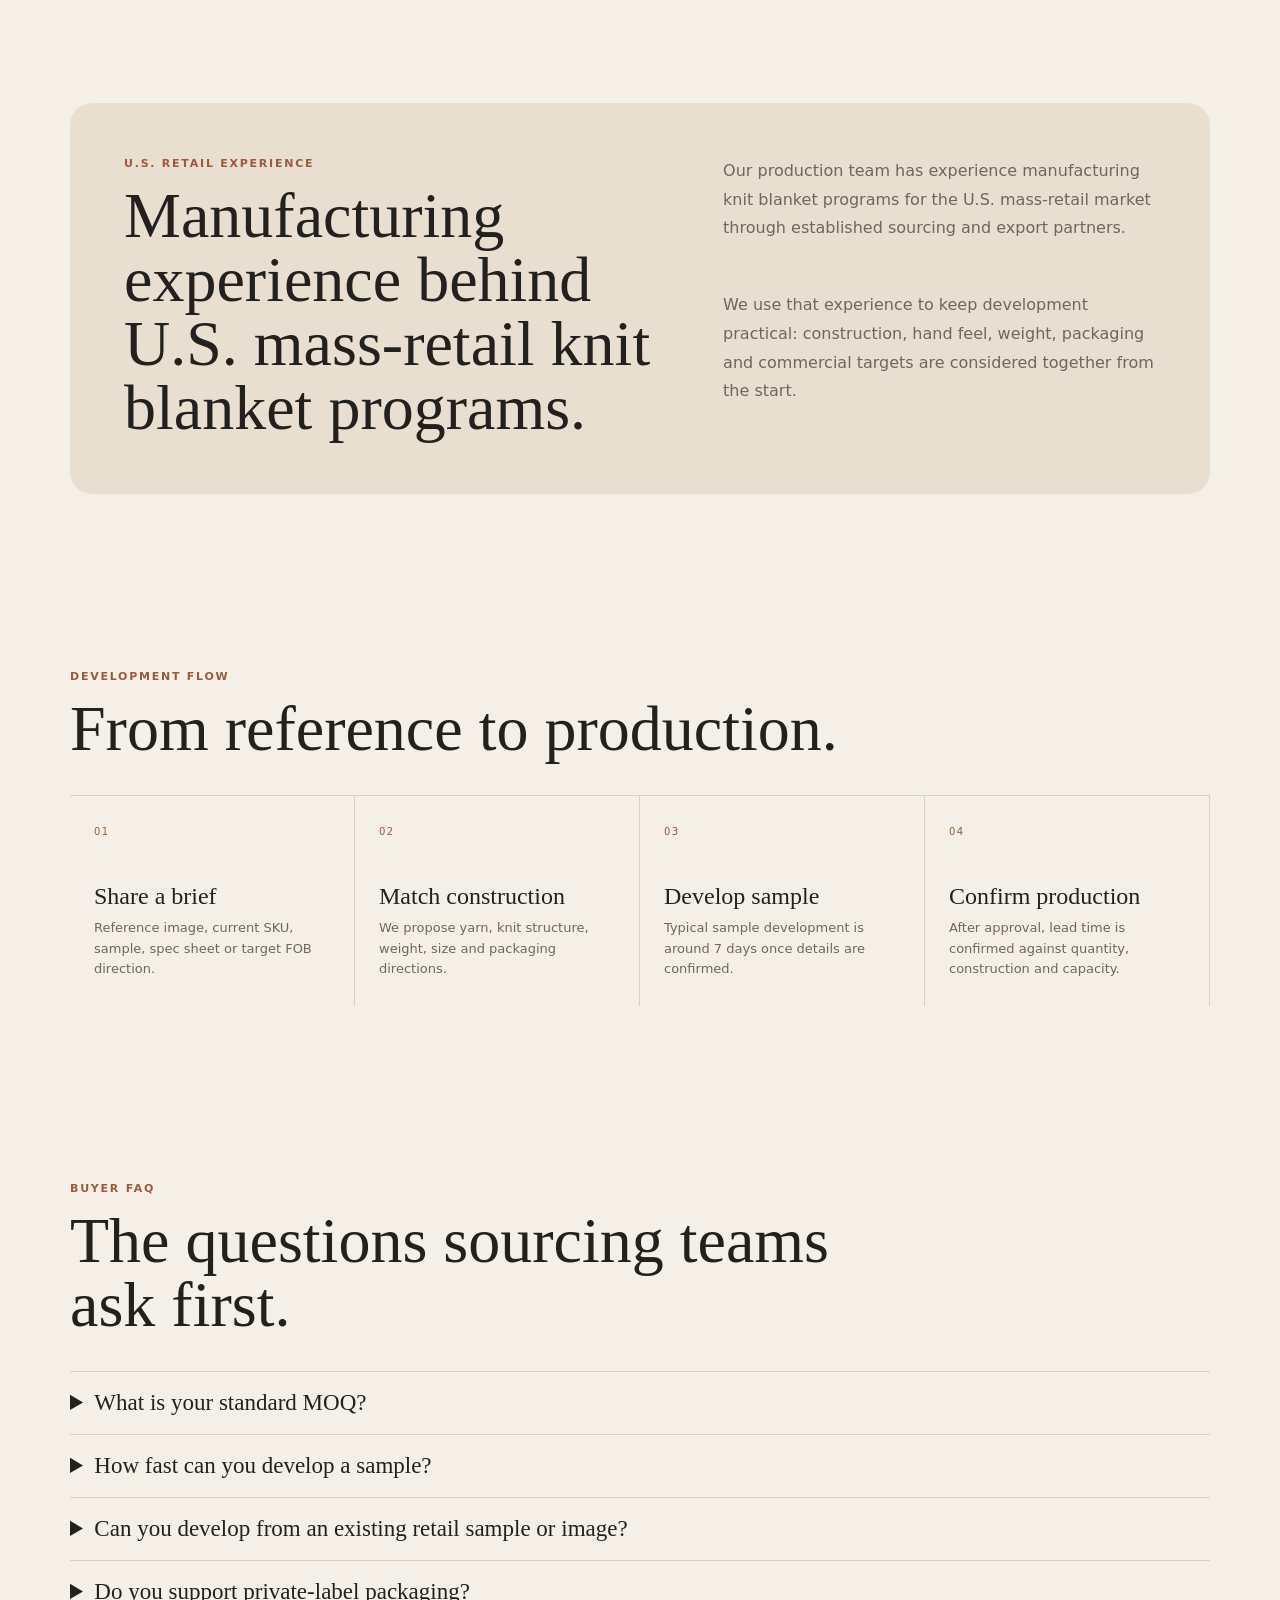
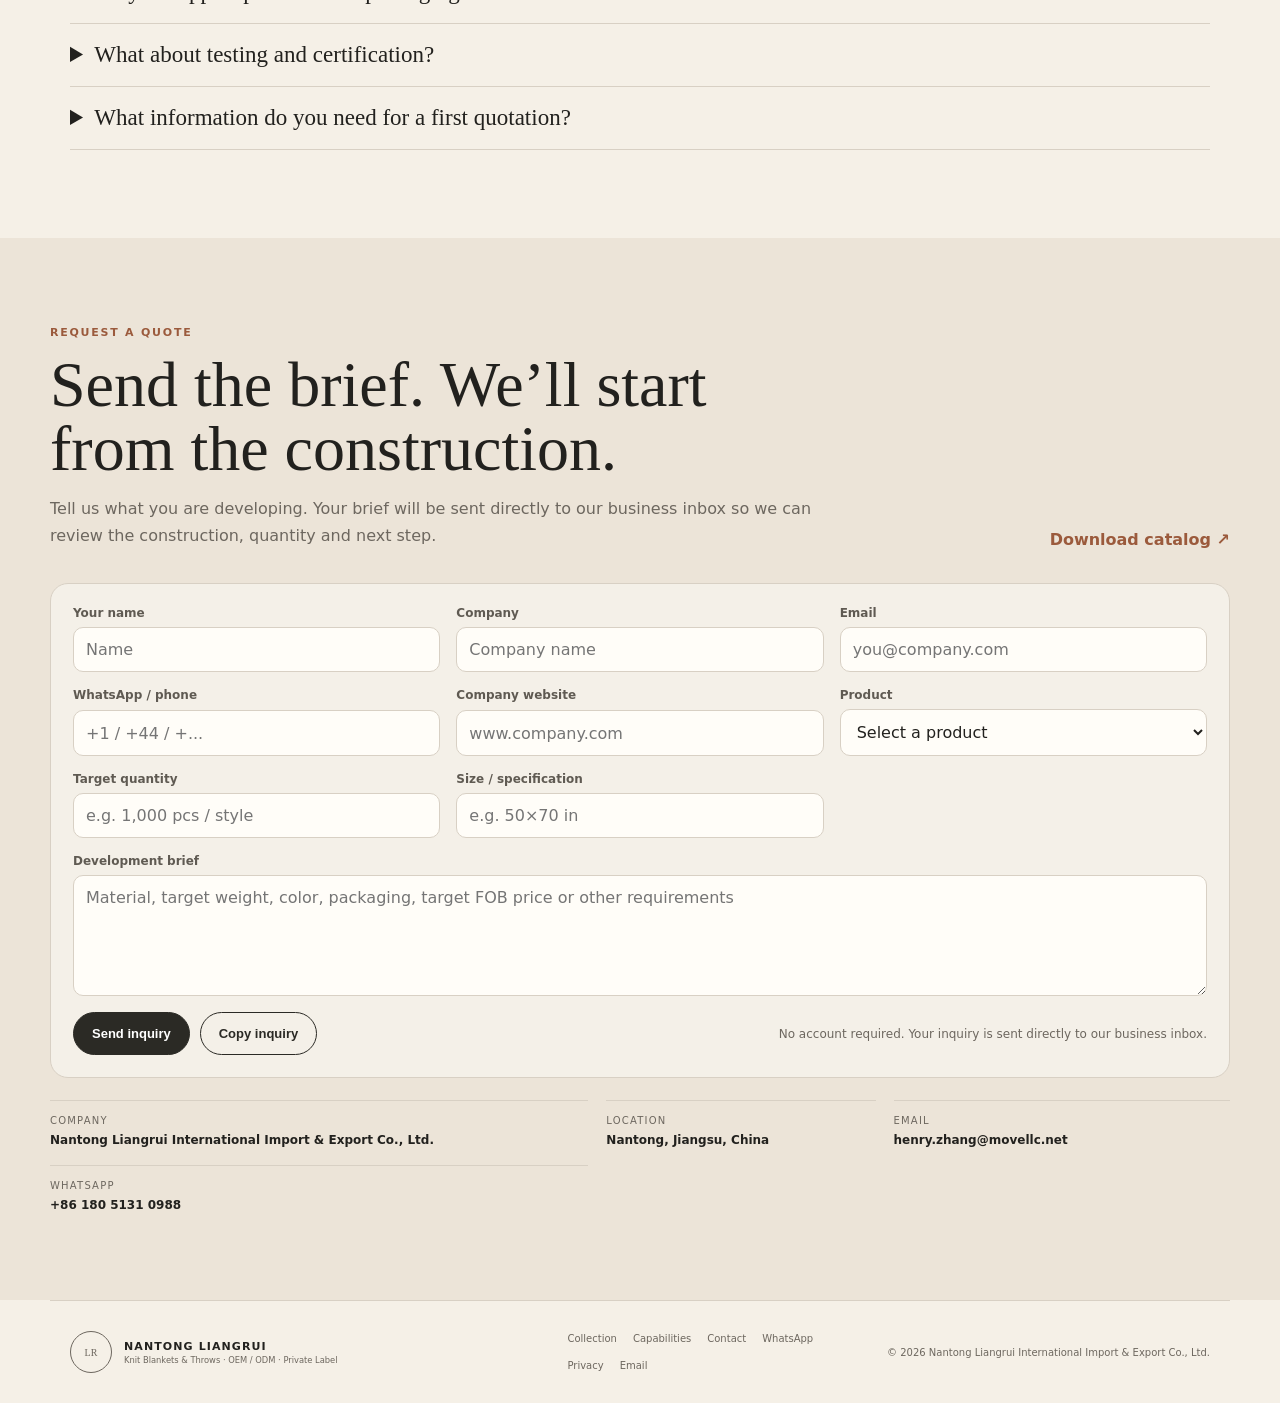
==== commit 7fbf3115: "Refresh shared image reliability script on homepage" ====
--- a/index.html
+++ b/index.html
@@ -243,12 +243,13 @@
         <div><p class="eyebrow">REQUEST A QUOTE</p><h2>Send the brief. We’ll start from the construction.</h2><p>Tell us what you are developing. Your brief will be sent directly to our business inbox so we can review the construction, quantity and next step.</p></div>
         <a class="catalog-link" href="assets/docs/liangrui-catalog.pdf" target="_blank" rel="noopener">Download catalog <span>↗</span></a>
       </div>
-      <form class="rfq-form reveal" id="rfq-form" action="https://formsubmit.co/henry.zhang@movellc.net" method="POST">
-        <input type="hidden" name="_subject" value="New LiangruiHome.com B2B Inquiry" />
-        <input type="hidden" name="_next" value="https://liangruihome.com/thank-you.html" />
-        <input type="hidden" name="_template" value="table" />
-        <input type="hidden" name="_replyto" id="rfq-replyto" value="" />
-        <input type="text" name="_honey" tabindex="-1" autocomplete="off" style="position:absolute;left:-9999px" aria-hidden="true" />
+      <form class="rfq-form reveal" id="rfq-form" action="https://api.web3forms.com/submit" method="POST">
+        <input type="hidden" name="access_key" value="2eabe2ff-d18c-4cc9-b0bb-a12939d9d687" />
+        <input type="hidden" name="subject" value="New LiangruiHome.com B2B Inquiry" />
+        <input type="hidden" name="redirect" value="https://liangruihome.com/thank-you.html" />
+        <input type="hidden" name="from_name" value="LiangruiHome B2B Inquiry" />
+        <input type="hidden" name="replyto" id="rfq-replyto" value="" />
+        <input type="checkbox" name="botcheck" tabindex="-1" autocomplete="off" style="display:none" aria-hidden="true" />
         <input type="hidden" name="utm_source" id="utm-source" value="" />
         <input type="hidden" name="utm_medium" id="utm-medium" value="" />
         <input type="hidden" name="utm_campaign" id="utm-campaign" value="" />
@@ -287,6 +288,6 @@
   <a class="floating-email" href="mailto:henry.zhang@movellc.net?subject=Knit%20Blanket%20Inquiry%20from%20LiangruiHome.com" aria-label="Email Henry Zhang">Email</a>
   <a class="floating-whatsapp" href="https://wa.me/8618051310988?text=Hi%20Henry%2C%20I%20found%20LiangruiHome.com%20and%20would%20like%20to%20discuss%20a%20knit%20blanket%20program." target="_blank" rel="noopener" aria-label="Chat with Henry on WhatsApp">WhatsApp</a>
   <a class="floating-inquiry" href="#inquiry" aria-label="Request a quote">Request a quote</a>
-<script src="script.js?v=20261105-rfq-native"></script>
+<script src="script.js?v=20261106-mobile-image-reliability"></script>
 </body>
 </html>
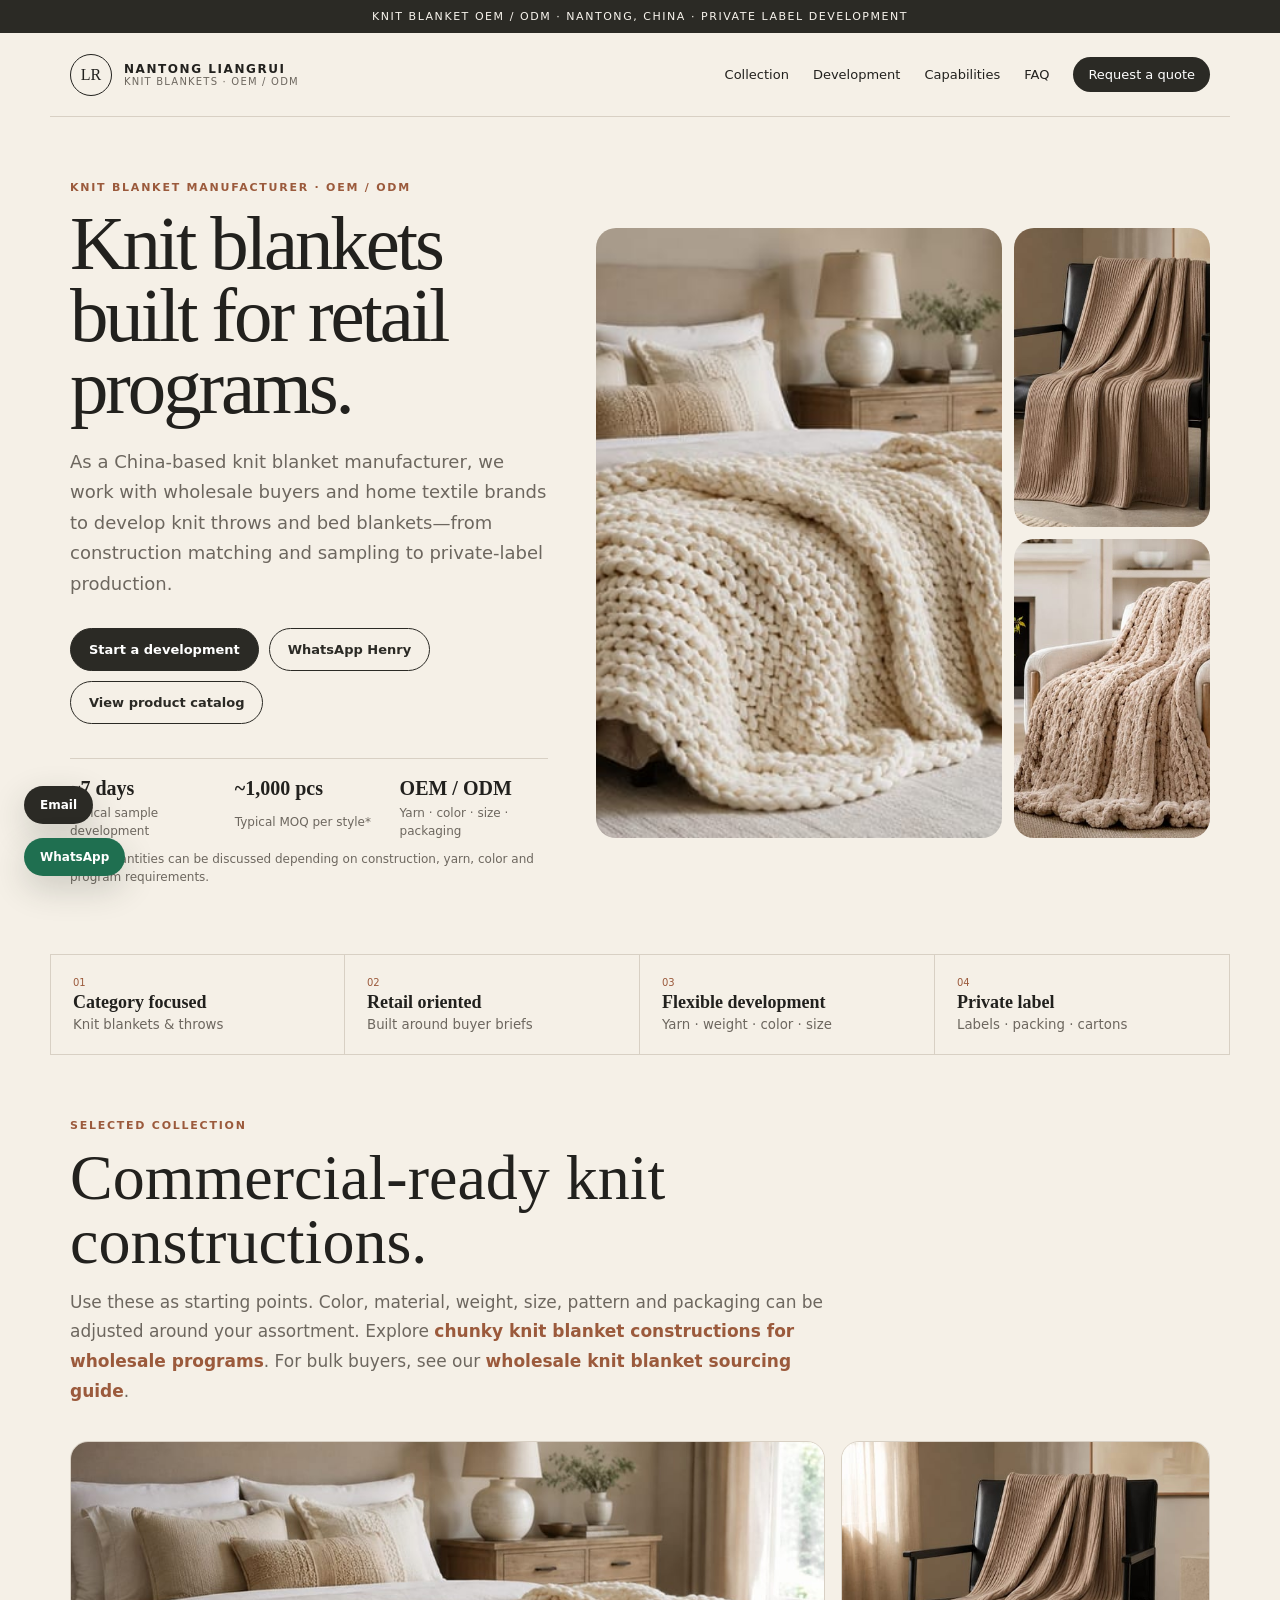
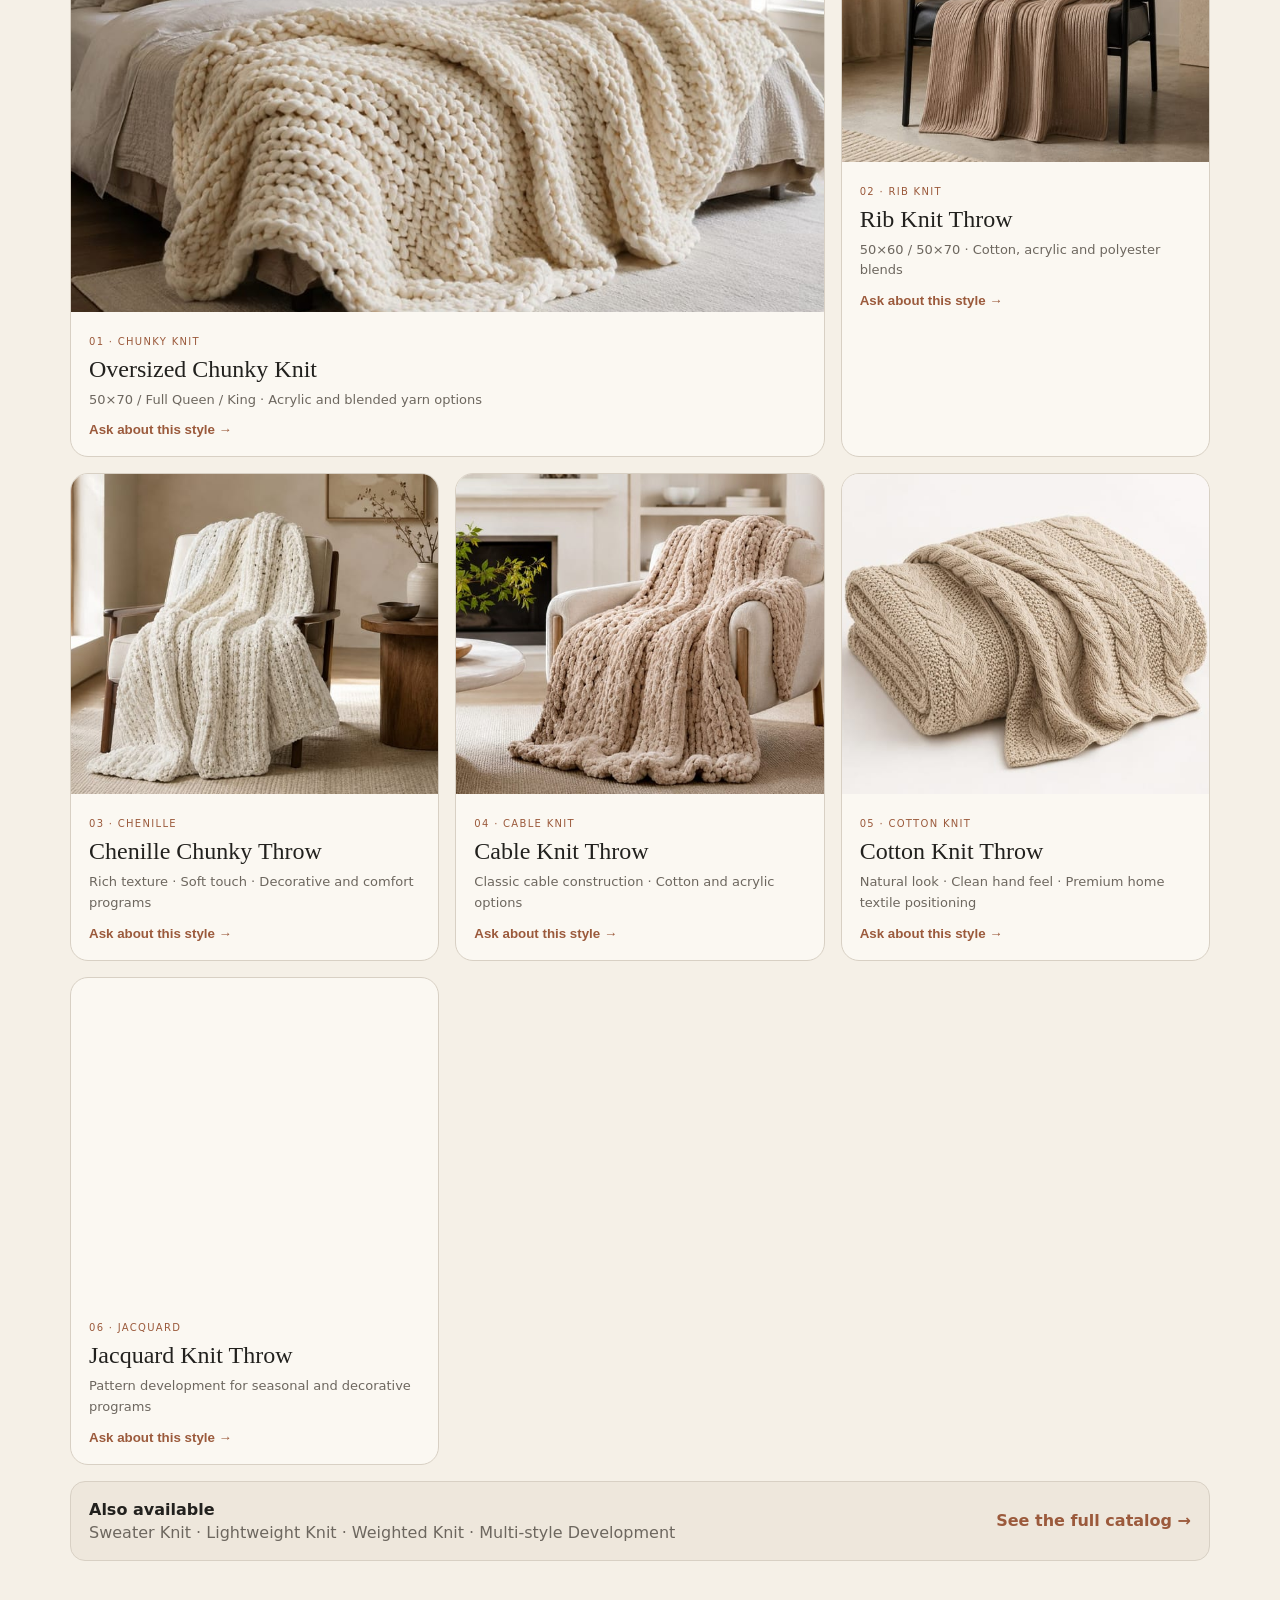
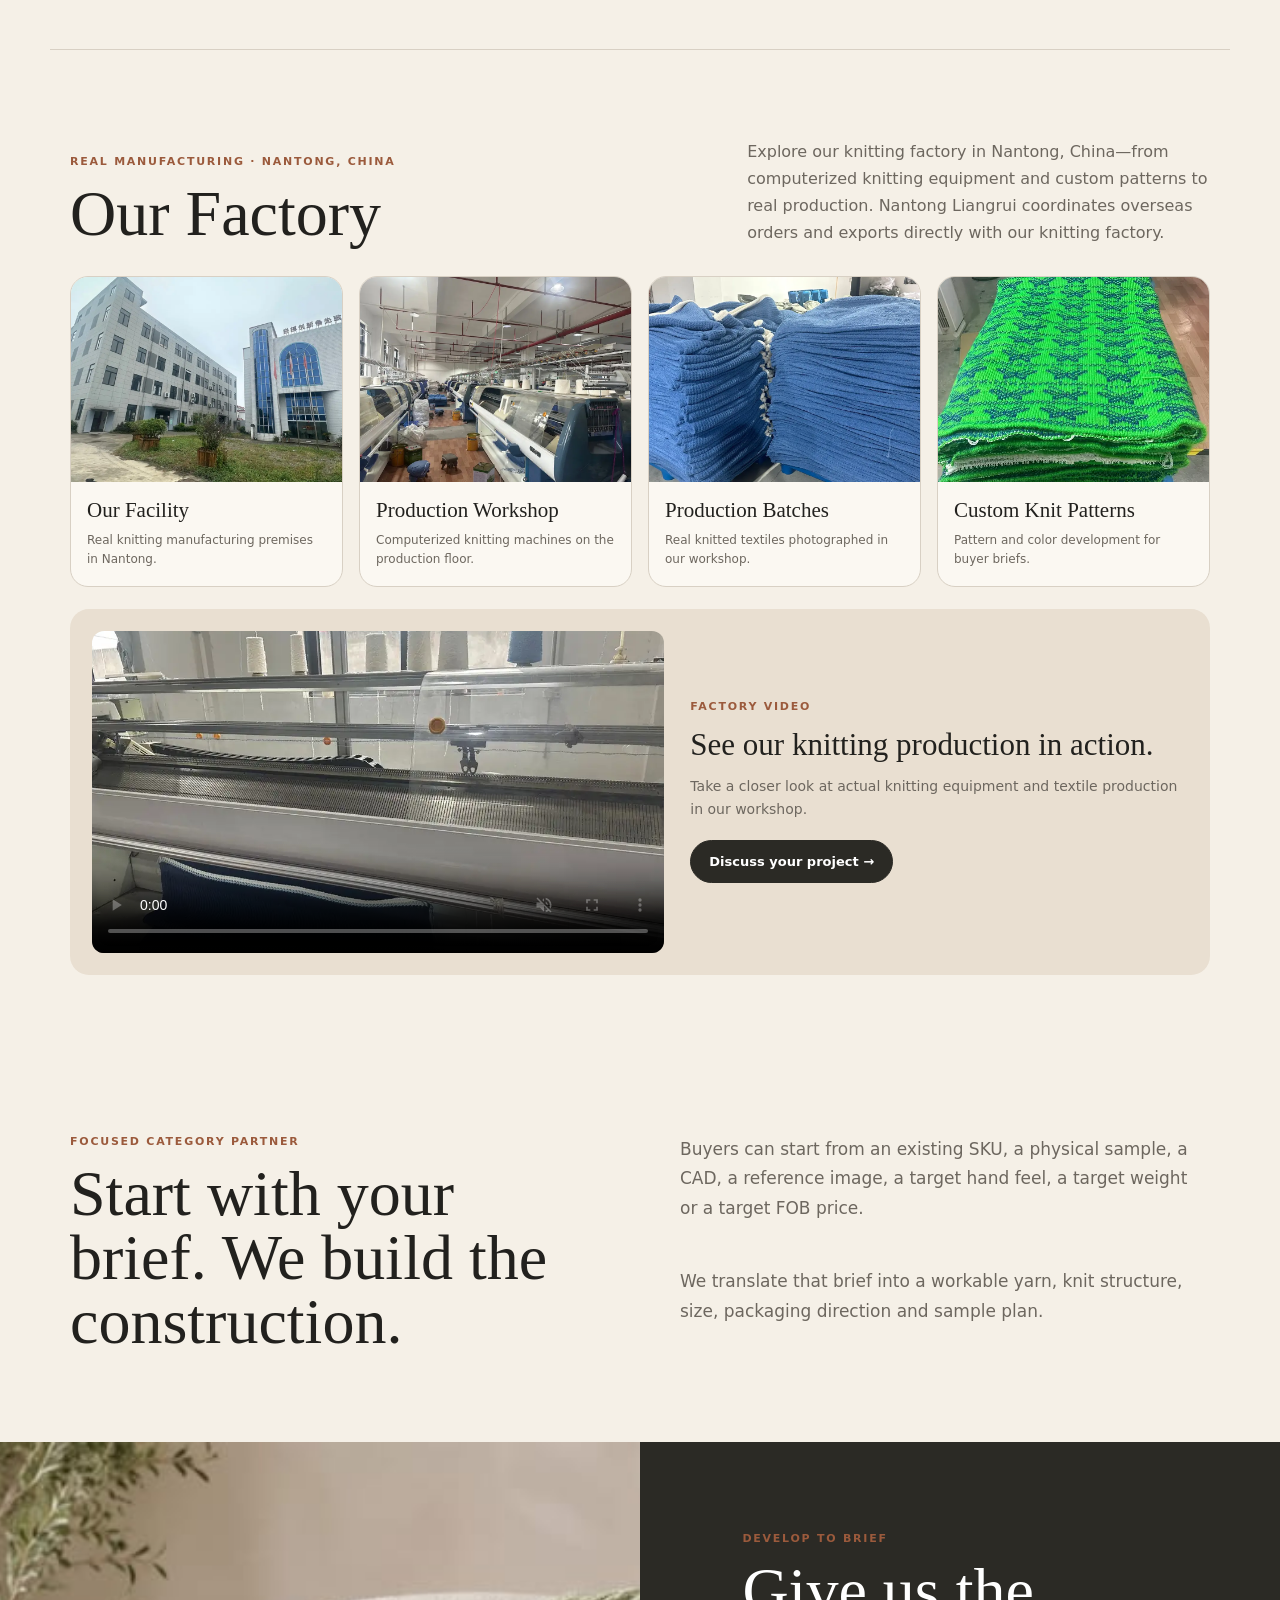
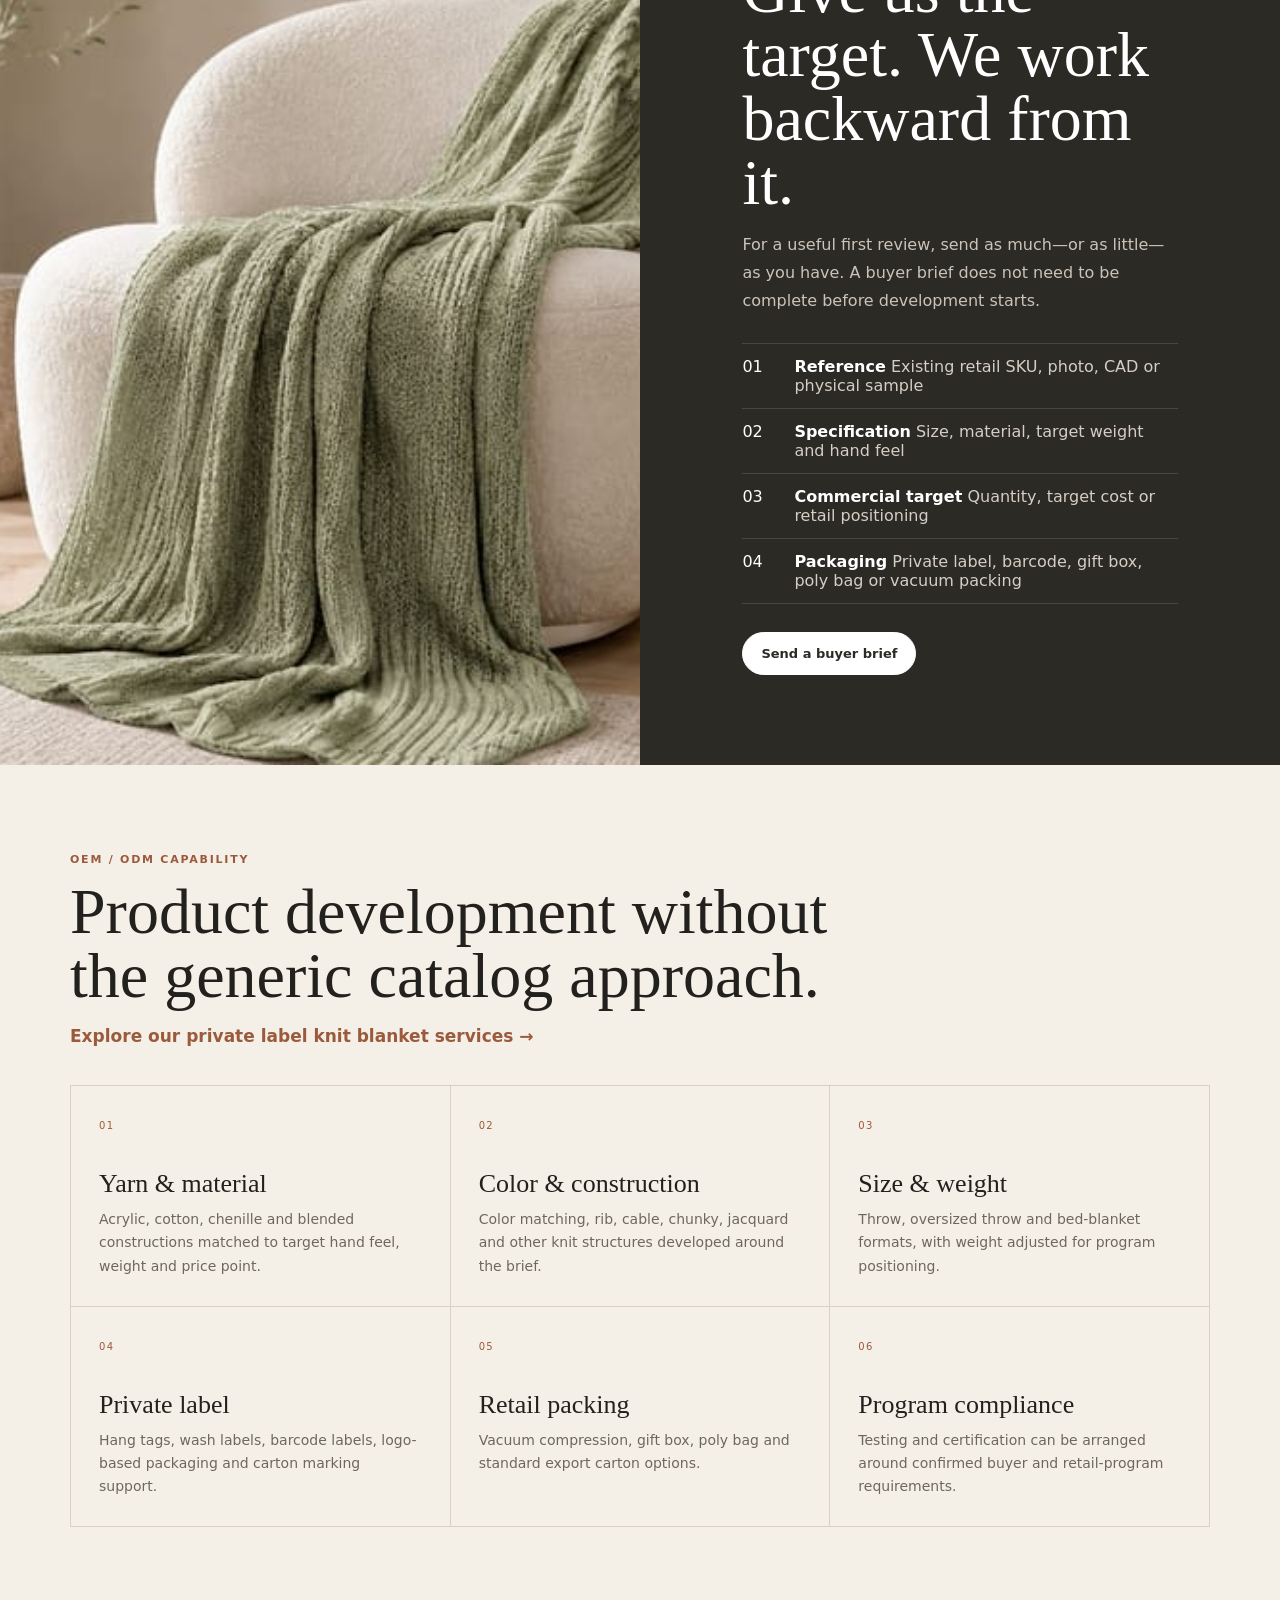
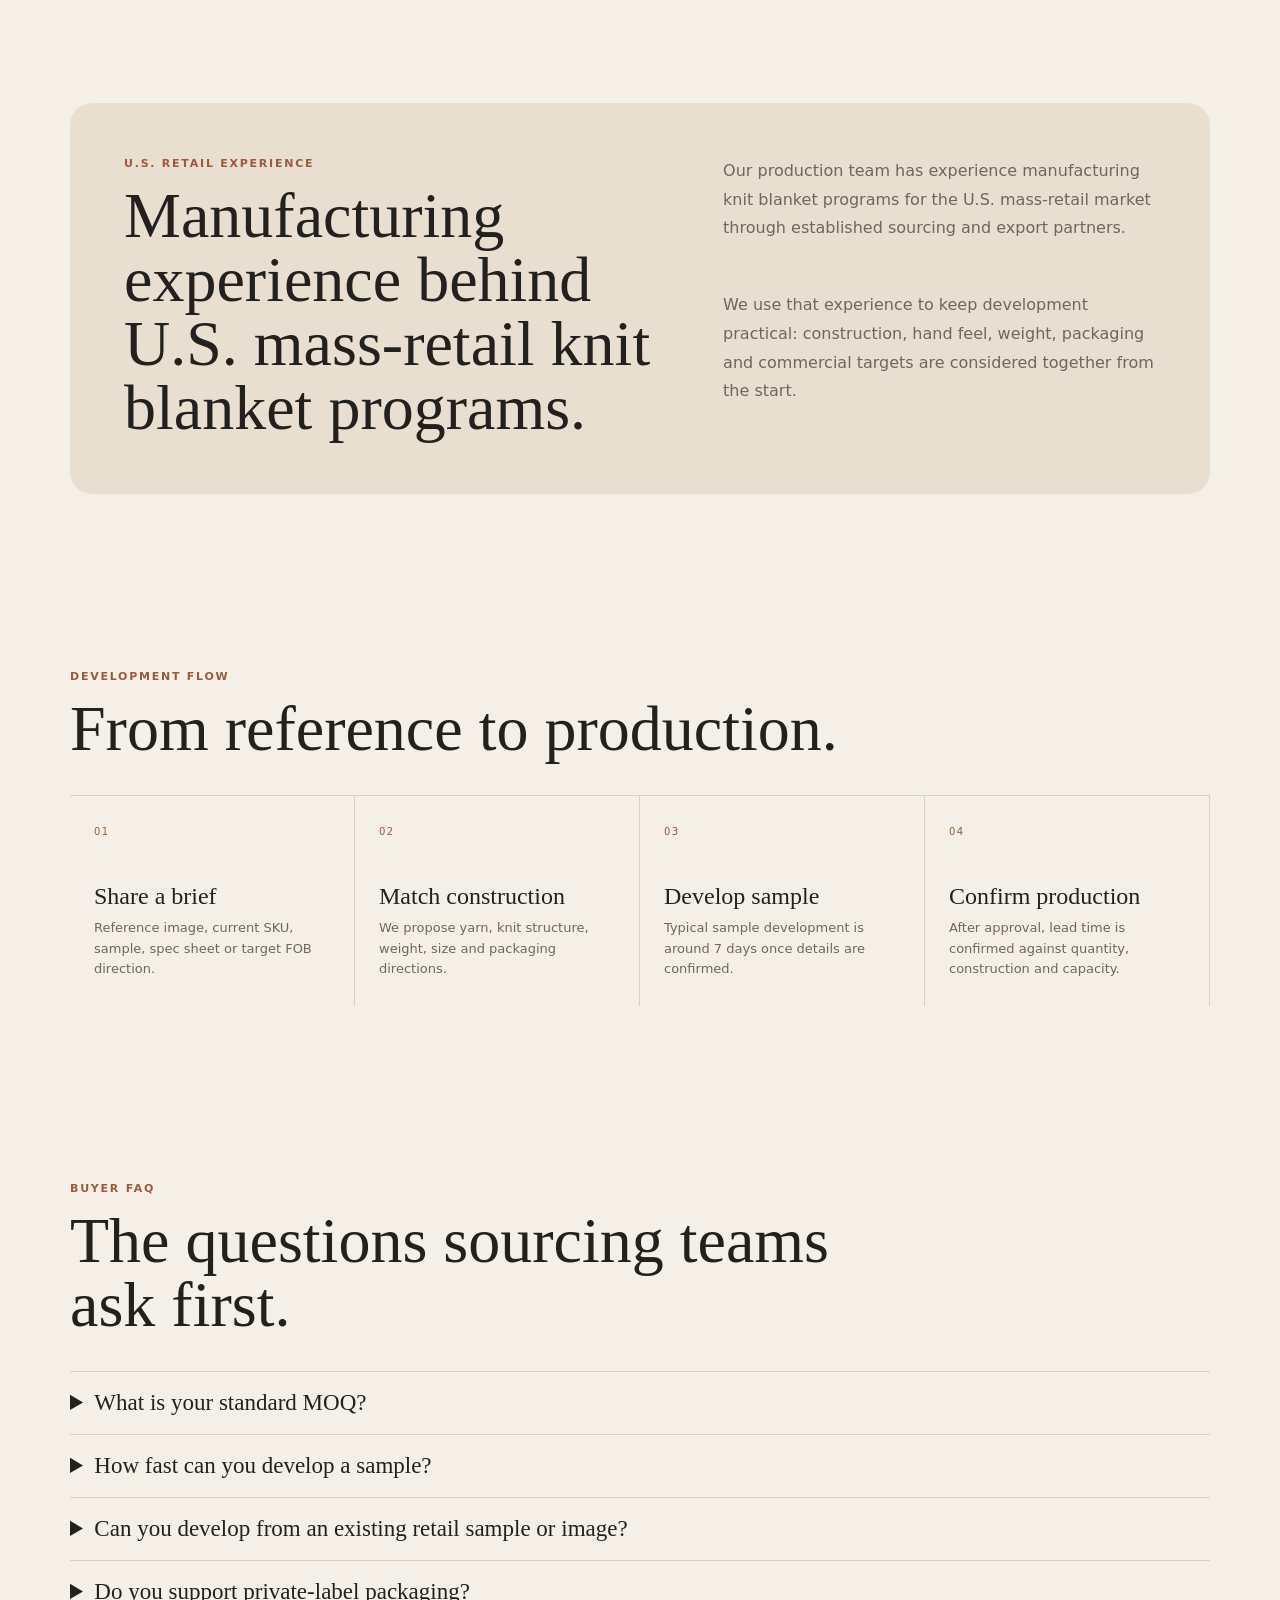
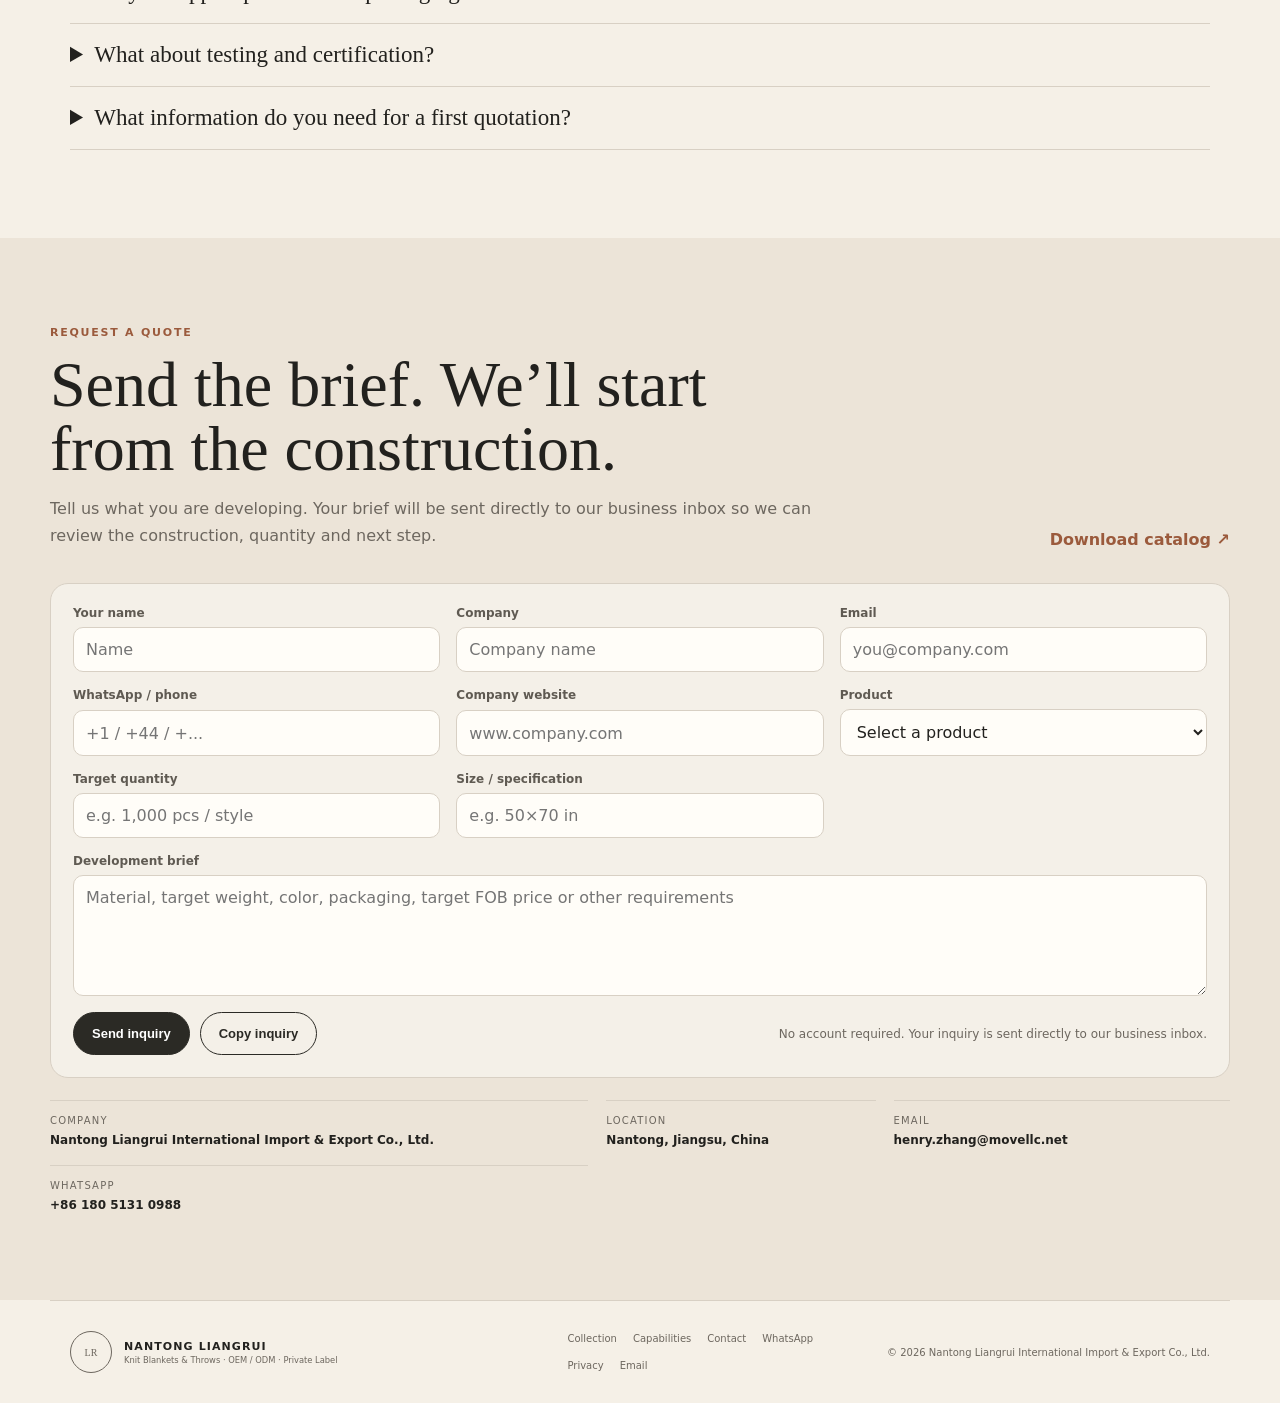
==== commit 5e9b6b10: "Optimize mobile knit blanket images with responsive JPEGs and safe fallback" ====
--- a/index.html
+++ b/index.html
@@ -81,13 +81,13 @@
       </div>
       <div class="hero-media hero-gallery reveal" aria-label="Selected knit blanket constructions">
         <figure class="hero-shot hero-shot-main">
-          <img src="assets/images/chunky.jpg" alt="Oversized chunky knit blanket styled in a neutral bedroom" width="900" height="900" fetchpriority="high" />
+          <img src="assets/images/chunky.jpg" srcset="assets/images/chunky-640.jpg 640w, assets/images/chunky-960.jpg 960w, assets/images/chunky-1200.jpg 1200w, assets/images/chunky.jpg 1400w" sizes="(max-width:680px) calc(100vw - 40px), (max-width:980px) 90vw, 43vw" alt="Oversized chunky knit blanket styled in a neutral bedroom" width="900" height="900" fetchpriority="high" />
         </figure>
         <figure class="hero-shot hero-shot-small">
-          <img src="assets/images/rib.jpg" alt="Rib knit throw blanket in a neutral home setting" width="900" height="900" loading="eager" />
+          <img src="assets/images/rib.jpg" srcset="assets/images/rib-640.jpg 640w, assets/images/rib-960.jpg 960w, assets/images/rib-1200.jpg 1200w, assets/images/rib.jpg 1400w" sizes="(max-width:680px) calc(50vw - 25px), (max-width:980px) 30vw, 22vw" alt="Rib knit throw blanket in a neutral home setting" width="900" height="900" loading="eager" fetchpriority="low" />
         </figure>
         <figure class="hero-shot hero-shot-small">
-          <img src="assets/images/cable.jpg" alt="Cable knit throw blanket in a warm neutral setting" width="900" height="900" loading="eager" />
+          <img src="assets/images/cable.jpg" srcset="assets/images/cable-640.jpg 640w, assets/images/cable-960.jpg 960w, assets/images/cable-1200.jpg 1200w, assets/images/cable.jpg 1400w" sizes="(max-width:680px) calc(50vw - 25px), (max-width:980px) 30vw, 22vw" alt="Cable knit throw blanket in a warm neutral setting" width="900" height="900" loading="eager" fetchpriority="low" />
         </figure>
       </div>
     </section>
@@ -105,27 +105,27 @@
       </div>
       <div class="product-grid">
         <article class="product-card product-card-feature reveal" data-product="Oversized Chunky Knit">
-          <a href="/chunky-knit-blankets.html" aria-label="View Oversized Chunky Knit blanket details"><img src="assets/images/chunky.jpg" alt="Oversized chunky knit bed blanket in a neutral bedroom" loading="lazy" /></a>
+          <a href="/chunky-knit-blankets.html" aria-label="View Oversized Chunky Knit blanket details"><img src="assets/images/chunky.jpg" srcset="assets/images/chunky-640.jpg 640w, assets/images/chunky-960.jpg 960w, assets/images/chunky-1200.jpg 1200w, assets/images/chunky.jpg 1400w" sizes="(max-width:680px) calc(100vw - 40px), (max-width:980px) 90vw, 65vw" alt="Oversized chunky knit bed blanket in a neutral bedroom" loading="lazy" decoding="async" /></a>
           <div><span>01 · CHUNKY KNIT</span><h3><a href="/chunky-knit-blankets.html">Oversized Chunky Knit</a></h3><p>50×70 / Full Queen / King · Acrylic and blended yarn options</p><button class="product-link" type="button">Ask about this style →</button></div>
         </article>
         <article class="product-card reveal" data-product="Rib Knit Throw">
-          <img src="assets/images/rib.jpg" alt="Rib knit throw blanket" loading="lazy" />
+          <img src="assets/images/rib.jpg" srcset="assets/images/rib-640.jpg 640w, assets/images/rib-960.jpg 960w, assets/images/rib-1200.jpg 1200w, assets/images/rib.jpg 1400w" sizes="(max-width:680px) calc(100vw - 40px), (max-width:980px) 46vw, 32vw" alt="Rib knit throw blanket" loading="lazy" decoding="async" />
           <div><span>02 · RIB KNIT</span><h3>Rib Knit Throw</h3><p>50×60 / 50×70 · Cotton, acrylic and polyester blends</p><button class="product-link" type="button">Ask about this style →</button></div>
         </article>
         <article class="product-card reveal" data-product="Chenille Chunky Throw">
-          <img src="assets/images/chenille.jpg" alt="Chenille chunky knit throw" loading="lazy" />
+          <img src="assets/images/chenille.jpg" srcset="assets/images/chenille-640.jpg 640w, assets/images/chenille-960.jpg 960w, assets/images/chenille-1200.jpg 1200w, assets/images/chenille.jpg 1400w" sizes="(max-width:680px) calc(100vw - 40px), (max-width:980px) 46vw, 32vw" alt="Chenille chunky knit throw" loading="lazy" decoding="async" />
           <div><span>03 · CHENILLE</span><h3>Chenille Chunky Throw</h3><p>Rich texture · Soft touch · Decorative and comfort programs</p><button class="product-link" type="button">Ask about this style →</button></div>
         </article>
         <article class="product-card reveal" data-product="Cable Knit Throw">
-          <img src="assets/images/cable.jpg" alt="Cable knit throw blanket" loading="lazy" />
+          <img src="assets/images/cable.jpg" srcset="assets/images/cable-640.jpg 640w, assets/images/cable-960.jpg 960w, assets/images/cable-1200.jpg 1200w, assets/images/cable.jpg 1400w" sizes="(max-width:680px) calc(100vw - 40px), (max-width:980px) 46vw, 32vw" alt="Cable knit throw blanket" loading="lazy" decoding="async" />
           <div><span>04 · CABLE KNIT</span><h3>Cable Knit Throw</h3><p>Classic cable construction · Cotton and acrylic options</p><button class="product-link" type="button">Ask about this style →</button></div>
         </article>
         <article class="product-card reveal" data-product="Cotton Knit Throw">
-          <img src="assets/images/cotton.jpg" alt="Cotton knit throw blanket" loading="lazy" />
+          <img src="assets/images/cotton.jpg" srcset="assets/images/cotton-640.jpg 640w, assets/images/cotton-960.jpg 960w, assets/images/cotton-1200.jpg 1200w, assets/images/cotton.jpg 1400w" sizes="(max-width:680px) calc(100vw - 40px), (max-width:980px) 46vw, 32vw" alt="Cotton knit throw blanket" loading="lazy" decoding="async" />
           <div><span>05 · COTTON KNIT</span><h3>Cotton Knit Throw</h3><p>Natural look · Clean hand feel · Premium home textile positioning</p><button class="product-link" type="button">Ask about this style →</button></div>
         </article>
         <article class="product-card reveal" data-product="Jacquard Knit Throw">
-          <img src="assets/images/jacquard.jpg" alt="Jacquard knit throw blanket" loading="lazy" />
+          <img src="assets/images/jacquard.jpg" srcset="assets/images/jacquard-640.jpg 640w, assets/images/jacquard-960.jpg 960w, assets/images/jacquard-1200.jpg 1200w, assets/images/jacquard.jpg 1400w" sizes="(max-width:680px) calc(100vw - 40px), (max-width:980px) 46vw, 32vw" alt="Jacquard knit throw blanket" loading="lazy" decoding="async" />
           <div><span>06 · JACQUARD</span><h3>Jacquard Knit Throw</h3><p>Pattern development for seasonal and decorative programs</p><button class="product-link" type="button">Ask about this style →</button></div>
         </article>
       </div>
@@ -184,7 +184,7 @@
       </div>
     </section>
     <section class="section brief-section" id="development">
-      <div class="brief-media reveal"><img src="assets/images/lightweight.jpg" alt="Assortment of cable, chunky and rib knit throw blankets" loading="lazy" /></div>
+      <div class="brief-media reveal"><img src="assets/images/lightweight.jpg" srcset="assets/images/lightweight-640.jpg 640w, assets/images/lightweight-960.jpg 960w, assets/images/lightweight-1200.jpg 1200w, assets/images/lightweight.jpg 1400w" sizes="(max-width:680px) calc(100vw - 40px), (max-width:980px) 90vw, 50vw" alt="Assortment of cable, chunky and rib knit throw blankets" loading="lazy" decoding="async" /></div>
       <div class="brief-copy reveal">
         <p class="eyebrow">DEVELOP TO BRIEF</p>
         <h2>Give us the target. We work backward from it.</h2>
@@ -288,6 +288,6 @@
   <a class="floating-email" href="mailto:henry.zhang@movellc.net?subject=Knit%20Blanket%20Inquiry%20from%20LiangruiHome.com" aria-label="Email Henry Zhang">Email</a>
   <a class="floating-whatsapp" href="https://wa.me/8618051310988?text=Hi%20Henry%2C%20I%20found%20LiangruiHome.com%20and%20would%20like%20to%20discuss%20a%20knit%20blanket%20program." target="_blank" rel="noopener" aria-label="Chat with Henry on WhatsApp">WhatsApp</a>
   <a class="floating-inquiry" href="#inquiry" aria-label="Request a quote">Request a quote</a>
-<script src="script.js?v=20261106-mobile-image-reliability"></script>
+<script src="script.js?v=20261106-responsive-image-fallback"></script>
 </body>
-</html>+</html>
